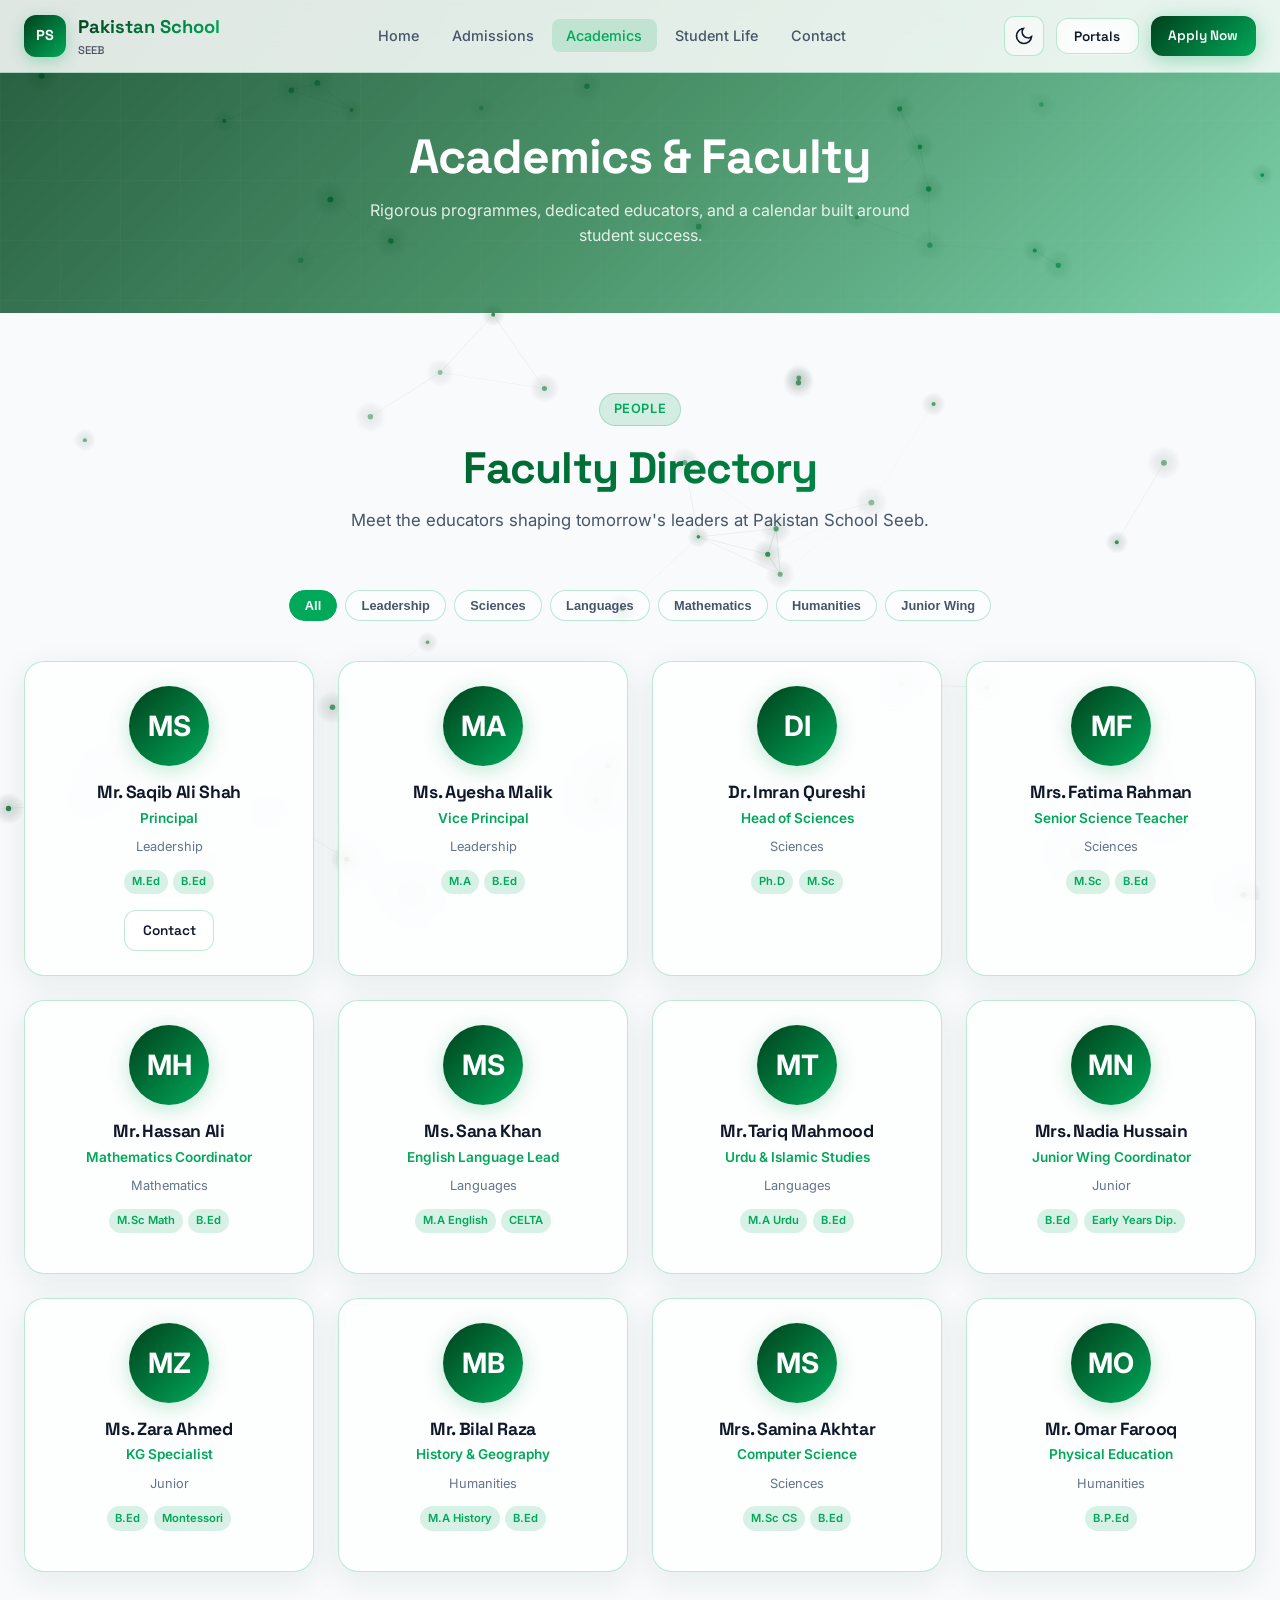
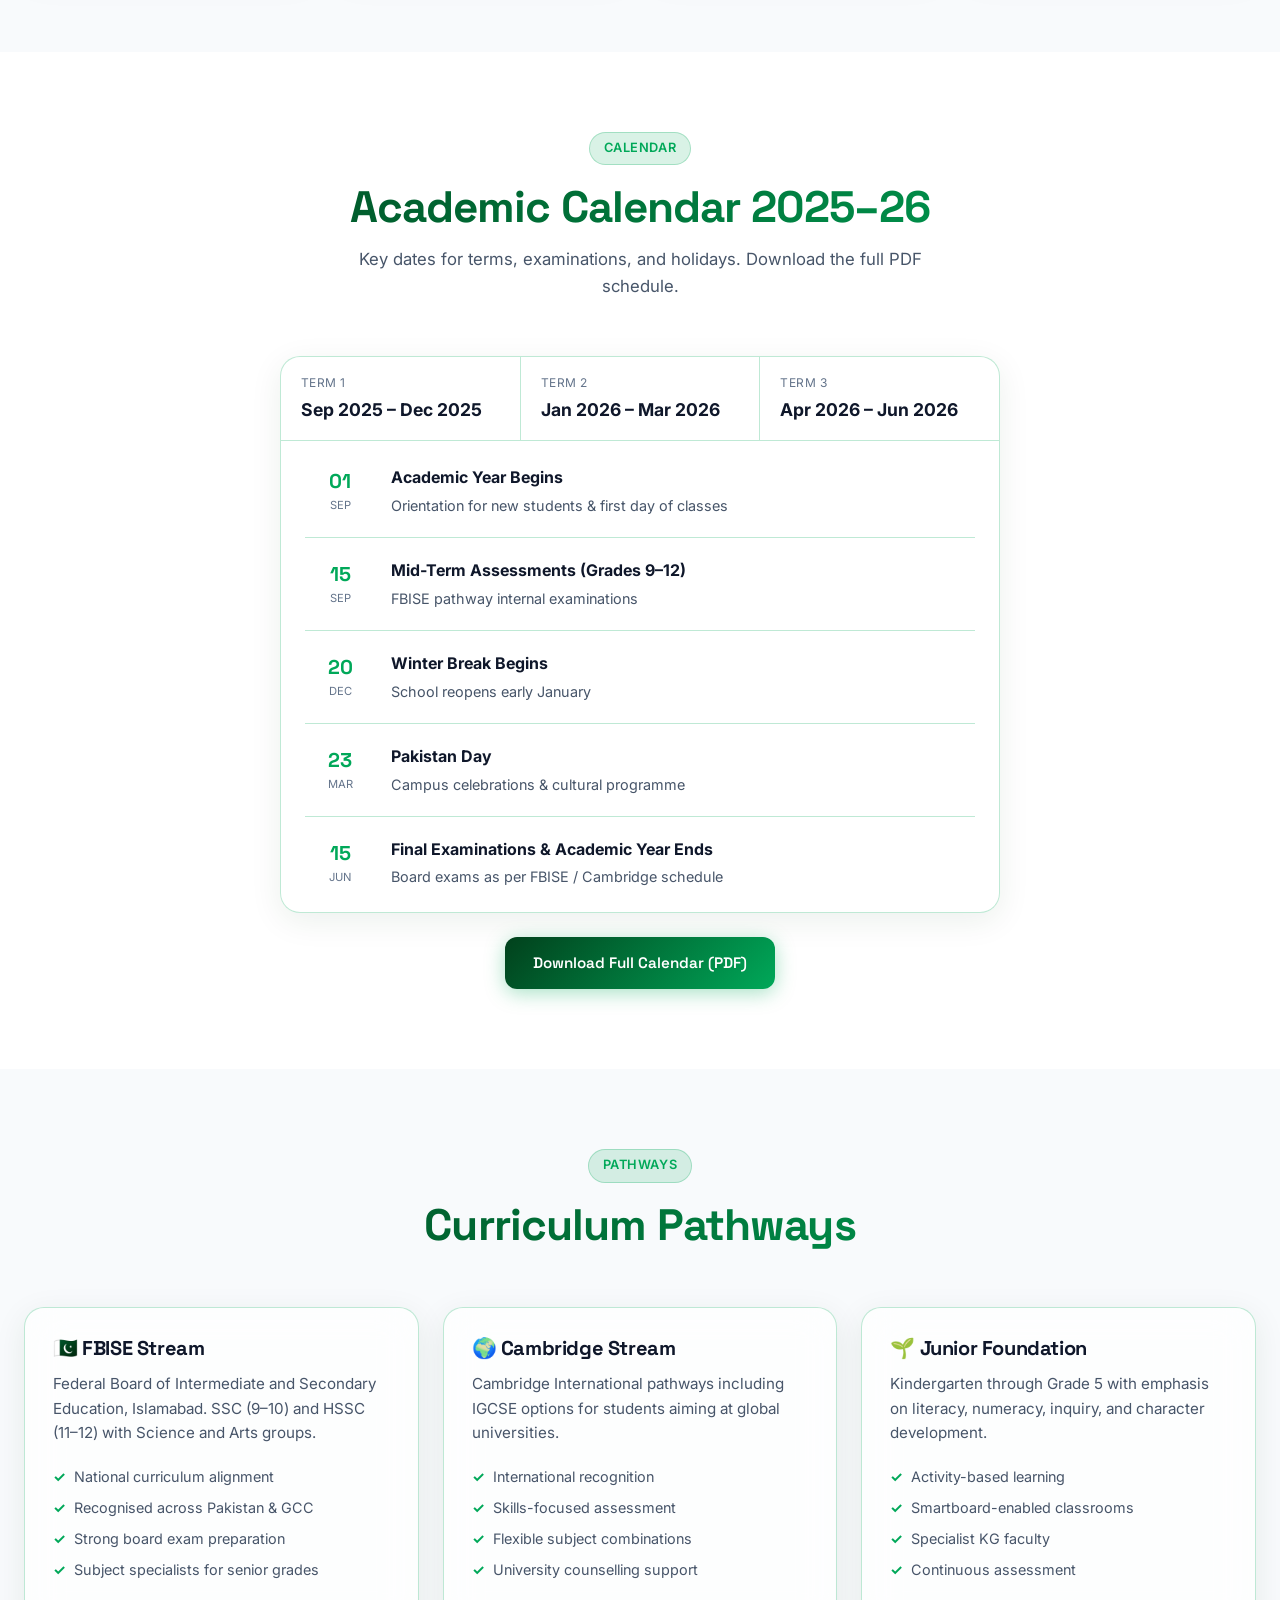
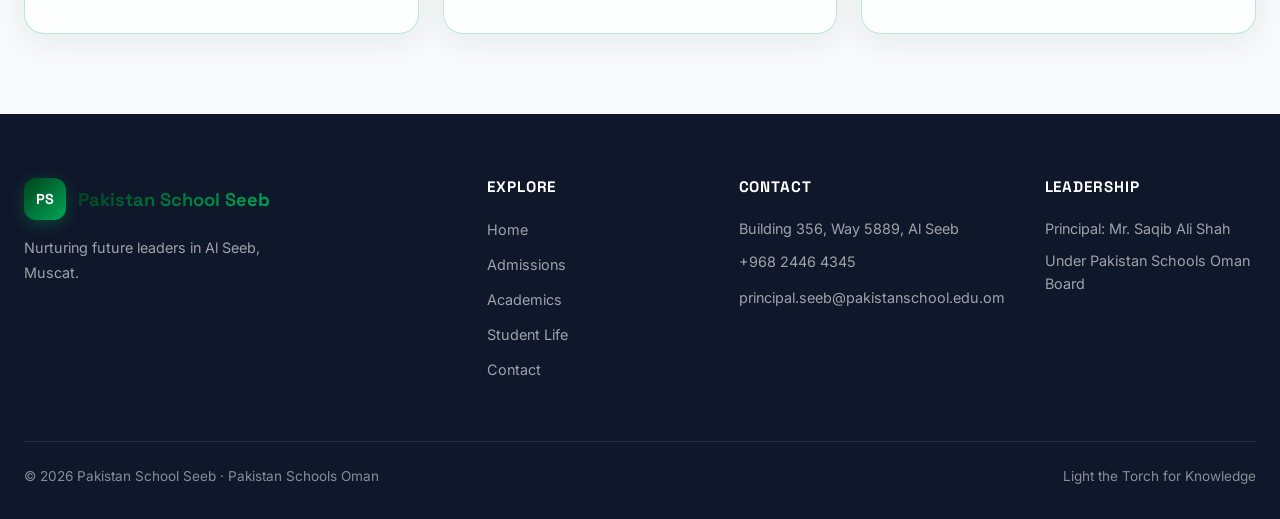
==== academics.html @ 15dc3173 "Add files via upload" ====
<!DOCTYPE html>
<html lang="en" data-theme="light">
<head>
  <meta charset="UTF-8">
  <meta name="viewport" content="width=device-width, initial-scale=1.0">
  <title>Academics & Faculty | Pakistan School Seeb</title>
  <meta name="description" content="Explore academic programmes, faculty directory, and academic calendar at Pakistan School Seeb.">
  <link rel="preconnect" href="https://fonts.googleapis.com">
  <link rel="preconnect" href="https://fonts.gstatic.com" crossorigin>
  <link href="https://fonts.googleapis.com/css2?family=Inter:wght@400;500;600;700&family=Space+Grotesk:wght@500;600;700&display=swap" rel="stylesheet">
  <link rel="stylesheet" href="css/styles.css">
</head>
<body>
  <canvas id="particle-canvas" aria-hidden="true"></canvas>
  <div class="ambient-mesh" aria-hidden="true"></div>

  <nav class="navbar" role="navigation">
    <div class="container nav-inner">
      <a href="index.html" class="logo">
        <div class="logo-icon">PS</div>
        <div>
          <span>Pakistan School</span>
          <small style="display:block;font-size:0.7rem;font-weight:500;opacity:0.7">SEEB</small>
        </div>
      </a>
      <ul class="nav-links">
        <li><a href="index.html">Home</a></li>
        <li><a href="admissions.html">Admissions</a></li>
        <li><a href="academics.html" class="active">Academics</a></li>
        <li><a href="gallery.html">Student Life</a></li>
        <li><a href="contact.html">Contact</a></li>
      </ul>
      <div class="nav-actions">
        <button class="theme-toggle" id="theme-toggle" aria-label="Toggle dark mode"></button>
        <button class="btn btn-sm btn-secondary" id="portal-btn">Portals</button>
        <a href="admissions.html" class="btn btn-sm btn-primary">Apply Now</a>
        <button class="menu-toggle" id="menu-toggle" aria-label="Open menu">
          <svg width="22" height="22" fill="none" stroke="currentColor" stroke-width="2" viewBox="0 0 24 24"><path d="M4 6h16M4 12h16M4 18h16"/></svg>
        </button>
      </div>
    </div>
  </nav>
  <div class="mobile-nav" id="mobile-nav">
    <a href="index.html">Home</a>
    <a href="admissions.html">Admissions</a>
    <a href="academics.html" class="active">Academics</a>
    <a href="gallery.html">Student Life</a>
    <a href="contact.html">Contact</a>
  </div>

  <main>
    <section class="page-hero">
      <div class="hero-pattern"></div>
      <div class="container" style="position:relative;z-index:2">
        <h1>Academics & Faculty</h1>
        <p>Rigorous programmes, dedicated educators, and a calendar built around student success.</p>
      </div>
    </section>

    <!-- Faculty Directory -->
    <section class="section" id="faculty">
      <div class="container">
        <div class="section-header">
          <div class="badge">People</div>
          <h2>Faculty Directory</h2>
          <p>Meet the educators shaping tomorrow's leaders at Pakistan School Seeb.</p>
        </div>
        <div class="faculty-filters">
          <button class="chip active" data-dept="all">All</button>
          <button class="chip" data-dept="leadership">Leadership</button>
          <button class="chip" data-dept="sciences">Sciences</button>
          <button class="chip" data-dept="languages">Languages</button>
          <button class="chip" data-dept="mathematics">Mathematics</button>
          <button class="chip" data-dept="humanities">Humanities</button>
          <button class="chip" data-dept="junior">Junior Wing</button>
        </div>
        <div class="faculty-grid" id="faculty-grid">
          <!-- Populated by JS -->
        </div>
      </div>
    </section>

    <!-- Academic Calendar -->
    <section class="section" style="background:var(--bg-secondary)" id="calendar">
      <div class="container">
        <div class="section-header">
          <div class="badge">Calendar</div>
          <h2>Academic Calendar 2025–26</h2>
          <p>Key dates for terms, examinations, and holidays. Download the full PDF schedule.</p>
        </div>
        <div style="max-width:720px;margin:0 auto">
          <div class="glass-card" style="padding:0;overflow:hidden">
            <div style="display:flex;border-bottom:1px solid var(--border-glass)">
              <div style="flex:1;padding:1rem 1.25rem;border-right:1px solid var(--border-glass)">
                <div style="font-size:0.75rem;color:var(--text-muted);text-transform:uppercase;letter-spacing:0.04em">Term 1</div>
                <div style="font-weight:700;font-size:1.1rem;margin-top:0.25rem">Sep 2025 – Dec 2025</div>
              </div>
              <div style="flex:1;padding:1rem 1.25rem;border-right:1px solid var(--border-glass)">
                <div style="font-size:0.75rem;color:var(--text-muted);text-transform:uppercase;letter-spacing:0.04em">Term 2</div>
                <div style="font-weight:700;font-size:1.1rem;margin-top:0.25rem">Jan 2026 – Mar 2026</div>
              </div>
              <div style="flex:1;padding:1rem 1.25rem">
                <div style="font-size:0.75rem;color:var(--text-muted);text-transform:uppercase;letter-spacing:0.04em">Term 3</div>
                <div style="font-weight:700;font-size:1.1rem;margin-top:0.25rem">Apr 2026 – Jun 2026</div>
              </div>
            </div>
            <div style="padding:1.5rem">
              <div style="display:flex;gap:1rem;align-items:flex-start;margin-bottom:1.25rem;padding-bottom:1.25rem;border-bottom:1px solid var(--border-glass)">
                <div style="min-width:70px;text-align:center">
                  <div style="font-family:'Space Grotesk';font-weight:700;color:var(--pk-emerald);font-size:1.25rem">01</div>
                  <div style="font-size:0.7rem;color:var(--text-muted)">SEP</div>
                </div>
                <div>
                  <strong>Academic Year Begins</strong>
                  <p style="font-size:0.9rem;color:var(--text-secondary);margin:0.2rem 0 0">Orientation for new students & first day of classes</p>
                </div>
              </div>
              <div style="display:flex;gap:1rem;align-items:flex-start;margin-bottom:1.25rem;padding-bottom:1.25rem;border-bottom:1px solid var(--border-glass)">
                <div style="min-width:70px;text-align:center">
                  <div style="font-family:'Space Grotesk';font-weight:700;color:var(--pk-emerald);font-size:1.25rem">15</div>
                  <div style="font-size:0.7rem;color:var(--text-muted)">SEP</div>
                </div>
                <div>
                  <strong>Mid-Term Assessments (Grades 9–12)</strong>
                  <p style="font-size:0.9rem;color:var(--text-secondary);margin:0.2rem 0 0">FBISE pathway internal examinations</p>
                </div>
              </div>
              <div style="display:flex;gap:1rem;align-items:flex-start;margin-bottom:1.25rem;padding-bottom:1.25rem;border-bottom:1px solid var(--border-glass)">
                <div style="min-width:70px;text-align:center">
                  <div style="font-family:'Space Grotesk';font-weight:700;color:var(--pk-emerald);font-size:1.25rem">20</div>
                  <div style="font-size:0.7rem;color:var(--text-muted)">DEC</div>
                </div>
                <div>
                  <strong>Winter Break Begins</strong>
                  <p style="font-size:0.9rem;color:var(--text-secondary);margin:0.2rem 0 0">School reopens early January</p>
                </div>
              </div>
              <div style="display:flex;gap:1rem;align-items:flex-start;margin-bottom:1.25rem;padding-bottom:1.25rem;border-bottom:1px solid var(--border-glass)">
                <div style="min-width:70px;text-align:center">
                  <div style="font-family:'Space Grotesk';font-weight:700;color:var(--pk-emerald);font-size:1.25rem">23</div>
                  <div style="font-size:0.7rem;color:var(--text-muted)">MAR</div>
                </div>
                <div>
                  <strong>Pakistan Day</strong>
                  <p style="font-size:0.9rem;color:var(--text-secondary);margin:0.2rem 0 0">Campus celebrations & cultural programme</p>
                </div>
              </div>
              <div style="display:flex;gap:1rem;align-items:flex-start">
                <div style="min-width:70px;text-align:center">
                  <div style="font-family:'Space Grotesk';font-weight:700;color:var(--pk-emerald);font-size:1.25rem">15</div>
                  <div style="font-size:0.7rem;color:var(--text-muted)">JUN</div>
                </div>
                <div>
                  <strong>Final Examinations & Academic Year Ends</strong>
                  <p style="font-size:0.9rem;color:var(--text-secondary);margin:0.2rem 0 0">Board exams as per FBISE / Cambridge schedule</p>
                </div>
              </div>
            </div>
          </div>
          <div class="text-center mt-3">
            <a href="#" class="btn btn-primary" onclick="showToast('Full academic calendar PDF will be available from the office.');return false">Download Full Calendar (PDF)</a>
          </div>
        </div>
      </div>
    </section>

    <!-- Curriculum Overview -->
    <section class="section">
      <div class="container">
        <div class="section-header">
          <div class="badge">Pathways</div>
          <h2>Curriculum Pathways</h2>
        </div>
        <div class="stream-grid">
          <div class="glass-card stream-card">
            <h3>🇵🇰 FBISE Stream</h3>
            <p>Federal Board of Intermediate and Secondary Education, Islamabad. SSC (9–10) and HSSC (11–12) with Science and Arts groups.</p>
            <ul class="stream-features">
              <li>National curriculum alignment</li>
              <li>Recognised across Pakistan & GCC</li>
              <li>Strong board exam preparation</li>
              <li>Subject specialists for senior grades</li>
            </ul>
          </div>
          <div class="glass-card stream-card">
            <h3>🌍 Cambridge Stream</h3>
            <p>Cambridge International pathways including IGCSE options for students aiming at global universities.</p>
            <ul class="stream-features">
              <li>International recognition</li>
              <li>Skills-focused assessment</li>
              <li>Flexible subject combinations</li>
              <li>University counselling support</li>
            </ul>
          </div>
          <div class="glass-card stream-card">
            <h3>🌱 Junior Foundation</h3>
            <p>Kindergarten through Grade 5 with emphasis on literacy, numeracy, inquiry, and character development.</p>
            <ul class="stream-features">
              <li>Activity-based learning</li>
              <li>Smartboard-enabled classrooms</li>
              <li>Specialist KG faculty</li>
              <li>Continuous assessment</li>
            </ul>
          </div>
        </div>
      </div>
    </section>
  </main>

  <footer class="footer">
    <div class="container">
      <div class="footer-grid">
        <div class="footer-brand">
          <div class="logo">
            <div class="logo-icon">PS</div>
            <span style="color:white">Pakistan School Seeb</span>
          </div>
          <p>Nurturing future leaders in Al Seeb, Muscat.</p>
        </div>
        <div>
          <h4>Explore</h4>
          <ul>
            <li><a href="index.html">Home</a></li>
            <li><a href="admissions.html">Admissions</a></li>
            <li><a href="academics.html">Academics</a></li>
            <li><a href="gallery.html">Student Life</a></li>
            <li><a href="contact.html">Contact</a></li>
          </ul>
        </div>
        <div>
          <h4>Contact</h4>
          <ul>
            <li style="color:rgba(255,255,255,0.6);font-size:0.9rem">Building 356, Way 5889, Al Seeb</li>
            <li><a href="tel:+96824464345">+968 2446 4345</a></li>
            <li><a href="mailto:principal.seeb@pakistanschool.edu.om">principal.seeb@pakistanschool.edu.om</a></li>
          </ul>
        </div>
        <div>
          <h4>Leadership</h4>
          <ul>
            <li style="color:rgba(255,255,255,0.6);font-size:0.9rem">Principal: Mr. Saqib Ali Shah</li>
            <li style="color:rgba(255,255,255,0.6);font-size:0.9rem">Under Pakistan Schools Oman Board</li>
          </ul>
        </div>
      </div>
      <div class="footer-bottom">
        <span>© 2026 Pakistan School Seeb · Pakistan Schools Oman</span>
        <span>Light the Torch for Knowledge</span>
      </div>
    </div>
  </footer>

  <div class="modal-overlay" id="portal-modal" role="dialog" aria-modal="true">
    <div class="modal">
      <button class="modal-close" aria-label="Close">×</button>
      <h3>Quick Portals</h3>
      <div class="portal-links" style="margin-top:1rem">
        <a href="https://www.pakistanschool.edu.om/" target="_blank" rel="noopener" class="portal-link">
          <div class="icon">👨‍🎓</div>
          <div><strong>Student LMS</strong><span>Learning management</span></div>
        </a>
        <a href="https://www.pakistanschool.edu.om/" target="_blank" rel="noopener" class="portal-link">
          <div class="icon">👨‍👩‍👧</div>
          <div><strong>Parent Portal</strong><span>Fees & progress</span></div>
        </a>
        <a href="https://www.pakistanschool.edu.om/" target="_blank" rel="noopener" class="portal-link">
          <div class="icon">✉️</div>
          <div><strong>Staff Webmail</strong><span>Official email</span></div>
        </a>
      </div>
    </div>
  </div>

  <script src="js/particles.js"></script>
  <script src="js/main.js"></script>
  <script>
    const faculty = [
      { name: 'Mr. Saqib Ali Shah', role: 'Principal', dept: 'leadership', quals: ['M.Ed', 'B.Ed'], email: 'principal.seeb@pakistanschool.edu.om' },
      { name: 'Ms. Ayesha Malik', role: 'Vice Principal', dept: 'leadership', quals: ['M.A', 'B.Ed'], email: '' },
      { name: 'Dr. Imran Qureshi', role: 'Head of Sciences', dept: 'sciences', quals: ['Ph.D', 'M.Sc'], email: '' },
      { name: 'Mrs. Fatima Rahman', role: 'Senior Science Teacher', dept: 'sciences', quals: ['M.Sc', 'B.Ed'], email: '' },
      { name: 'Mr. Hassan Ali', role: 'Mathematics Coordinator', dept: 'mathematics', quals: ['M.Sc Math', 'B.Ed'], email: '' },
      { name: 'Ms. Sana Khan', role: 'English Language Lead', dept: 'languages', quals: ['M.A English', 'CELTA'], email: '' },
      { name: 'Mr. Tariq Mahmood', role: 'Urdu & Islamic Studies', dept: 'languages', quals: ['M.A Urdu', 'B.Ed'], email: '' },
      { name: 'Mrs. Nadia Hussain', role: 'Junior Wing Coordinator', dept: 'junior', quals: ['B.Ed', 'Early Years Dip.'], email: '' },
      { name: 'Ms. Zara Ahmed', role: 'KG Specialist', dept: 'junior', quals: ['B.Ed', 'Montessori'], email: '' },
      { name: 'Mr. Bilal Raza', role: 'History & Geography', dept: 'humanities', quals: ['M.A History', 'B.Ed'], email: '' },
      { name: 'Mrs. Samina Akhtar', role: 'Computer Science', dept: 'sciences', quals: ['M.Sc CS', 'B.Ed'], email: '' },
      { name: 'Mr. Omar Farooq', role: 'Physical Education', dept: 'humanities', quals: ['B.P.Ed'], email: '' },
    ];

    const grid = document.getElementById('faculty-grid');
    function renderFaculty(filter) {
      const list = filter === 'all' ? faculty : faculty.filter(f => f.dept === filter);
      grid.innerHTML = list.map(f => `
        <div class="glass-card faculty-card" data-dept="${f.dept}">
          <div class="faculty-avatar">${f.name.split(' ').map(n => n[0]).slice(0,2).join('')}</div>
          <h3>${f.name}</h3>
          <div class="faculty-role">${f.role}</div>
          <div class="faculty-dept">${f.dept.charAt(0).toUpperCase() + f.dept.slice(1)}</div>
          <div class="qual-badges">${f.quals.map(q => `<span class="qual-badge">${q}</span>`).join('')}</div>
          ${f.email ? `<a href="mailto:${f.email}" class="btn btn-sm btn-secondary">Contact</a>` : ''}
        </div>
      `).join('');
    }
    renderFaculty('all');

    document.querySelectorAll('.faculty-filters .chip').forEach(chip => {
      chip.addEventListener('click', () => {
        document.querySelectorAll('.faculty-filters .chip').forEach(c => c.classList.remove('active'));
        chip.classList.add('active');
        renderFaculty(chip.dataset.dept);
      });
    });
  </script>
</body>
</html>
---- css/styles.css ----
/* Pakistan School Seeb - Futuristic Portal Styles */
:root {
  /* Light Theme (default) */
  --pk-green: #01411C;
  --pk-green-mid: #00662B;
  --pk-emerald: #00A859;
  --pk-emerald-soft: rgba(0, 168, 89, 0.15);
  --pk-white: #FFFFFF;
  --pk-gold: #D4AF37;
  --pk-slate: #0F172A;
  --pk-slate-soft: #1E293B;
  --bg-primary: #F8FAFC;
  --bg-secondary: #FFFFFF;
  --bg-card: rgba(255, 255, 255, 0.72);
  --bg-glass: rgba(255, 255, 255, 0.55);
  --text-primary: #0F172A;
  --text-secondary: #475569;
  --text-muted: #64748B;
  --border-glass: rgba(0, 168, 89, 0.25);
  --shadow-soft: 0 8px 32px rgba(1, 65, 28, 0.08);
  --shadow-glow: 0 0 40px rgba(0, 168, 89, 0.15);
  --nav-bg: rgba(255, 255, 255, 0.85);
  --hero-overlay: linear-gradient(135deg, rgba(1, 65, 28, 0.85) 0%, rgba(0, 102, 43, 0.7) 50%, rgba(0, 168, 89, 0.5) 100%);
  --particle-color: rgba(0, 168, 89, 0.6);
  --grid-color: rgba(0, 168, 89, 0.08);
}

[data-theme="dark"] {
  --bg-primary: #0A0F1A;
  --bg-secondary: #0F172A;
  --bg-card: rgba(15, 23, 42, 0.75);
  --bg-glass: rgba(15, 23, 42, 0.6);
  --text-primary: #F1F5F9;
  --text-secondary: #CBD5E1;
  --text-muted: #94A3B8;
  --border-glass: rgba(0, 168, 89, 0.35);
  --shadow-soft: 0 8px 32px rgba(0, 0, 0, 0.4);
  --shadow-glow: 0 0 50px rgba(0, 168, 89, 0.2);
  --nav-bg: rgba(15, 23, 42, 0.9);
  --hero-overlay: linear-gradient(135deg, rgba(1, 65, 28, 0.92) 0%, rgba(0, 102, 43, 0.85) 50%, rgba(0, 40, 20, 0.9) 100%);
  --particle-color: rgba(0, 168, 89, 0.75);
  --grid-color: rgba(0, 168, 89, 0.12);
}

*, *::before, *::after {
  box-sizing: border-box;
  margin: 0;
  padding: 0;
}

html {
  scroll-behavior: smooth;
  font-size: 16px;
}

body {
  font-family: 'Inter', system-ui, -apple-system, sans-serif;
  background: var(--bg-primary);
  color: var(--text-primary);
  line-height: 1.6;
  overflow-x: hidden;
  transition: background 0.4s ease, color 0.4s ease;
  min-height: 100vh;
}

h1, h2, h3, h4, h5, h6 {
  font-family: 'Space Grotesk', 'Plus Jakarta Sans', sans-serif;
  font-weight: 700;
  line-height: 1.2;
  letter-spacing: -0.02em;
}

a {
  color: inherit;
  text-decoration: none;
  transition: color 0.2s ease;
}

img {
  max-width: 100%;
  height: auto;
  display: block;
}

/* ===== Canvas Background ===== */
#particle-canvas {
  position: fixed;
  top: 0;
  left: 0;
  width: 100%;
  height: 100%;
  z-index: 0;
  pointer-events: none;
  opacity: 0.9;
}

.ambient-mesh {
  position: fixed;
  inset: 0;
  z-index: 0;
  background: 
    radial-gradient(ellipse 80% 50% at 20% 40%, rgba(0, 168, 89, 0.12) 0%, transparent 50%),
    radial-gradient(ellipse 60% 40% at 80% 60%, rgba(1, 65, 28, 0.1) 0%, transparent 50%),
    radial-gradient(ellipse 50% 30% at 50% 90%, rgba(212, 175, 55, 0.06) 0%, transparent 40%);
  pointer-events: none;
  display: none;
}

@media (max-width: 768px), (pointer: coarse) {
  #particle-canvas { display: none; }
  .ambient-mesh { display: block; }
}

/* ===== Layout Utilities ===== */
.container {
  width: 100%;
  max-width: 1280px;
  margin: 0 auto;
  padding: 0 1.5rem;
  position: relative;
  z-index: 1;
}

.section {
  padding: 5rem 0;
  position: relative;
}

.section-header {
  text-align: center;
  margin-bottom: 3.5rem;
}

.section-header .badge {
  display: inline-flex;
  align-items: center;
  gap: 0.4rem;
  background: var(--pk-emerald-soft);
  color: var(--pk-emerald);
  font-size: 0.8rem;
  font-weight: 600;
  padding: 0.35rem 0.9rem;
  border-radius: 999px;
  margin-bottom: 1rem;
  letter-spacing: 0.04em;
  text-transform: uppercase;
  border: 1px solid var(--border-glass);
}

.section-header h2 {
  font-size: clamp(1.75rem, 4vw, 2.75rem);
  margin-bottom: 0.75rem;
  background: linear-gradient(135deg, var(--pk-green) 0%, var(--pk-emerald) 100%);
  -webkit-background-clip: text;
  -webkit-text-fill-color: transparent;
  background-clip: text;
}

[data-theme="dark"] .section-header h2 {
  background: linear-gradient(135deg, #00A859 0%, #4ADE80 100%);
  -webkit-background-clip: text;
  background-clip: text;
}

.section-header p {
  color: var(--text-secondary);
  max-width: 600px;
  margin: 0 auto;
  font-size: 1.05rem;
}

/* ===== Glass Cards ===== */
.glass-card {
  background: var(--bg-card);
  backdrop-filter: blur(20px);
  -webkit-backdrop-filter: blur(20px);
  border: 1px solid var(--border-glass);
  border-radius: 1.25rem;
  box-shadow: var(--shadow-soft);
  transition: transform 0.35s cubic-bezier(0.22, 1, 0.36, 1), box-shadow 0.35s ease, border-color 0.3s;
}

.glass-card:hover {
  transform: translateY(-6px);
  box-shadow: var(--shadow-glow), var(--shadow-soft);
  border-color: var(--pk-emerald);
}

/* ===== Buttons ===== */
.btn {
  display: inline-flex;
  align-items: center;
  justify-content: center;
  gap: 0.5rem;
  font-family: 'Space Grotesk', sans-serif;
  font-weight: 600;
  font-size: 0.95rem;
  padding: 0.85rem 1.75rem;
  border-radius: 0.75rem;
  border: none;
  cursor: pointer;
  transition: all 0.3s cubic-bezier(0.22, 1, 0.36, 1);
  position: relative;
  overflow: hidden;
  white-space: nowrap;
}

.btn-primary {
  background: linear-gradient(135deg, var(--pk-green) 0%, var(--pk-emerald) 100%);
  color: white;
  box-shadow: 0 4px 20px rgba(0, 168, 89, 0.35);
}

.btn-primary:hover {
  transform: translateY(-2px) scale(1.02);
  box-shadow: 0 8px 30px rgba(0, 168, 89, 0.5);
}

.btn-primary:active {
  transform: translateY(0) scale(0.98);
}

.btn-secondary {
  background: var(--bg-glass);
  color: var(--text-primary);
  border: 1px solid var(--border-glass);
  backdrop-filter: blur(12px);
}

.btn-secondary:hover {
  border-color: var(--pk-emerald);
  color: var(--pk-emerald);
  background: var(--pk-emerald-soft);
}

.btn-gold {
  background: linear-gradient(135deg, #D4AF37 0%, #F0D77B 100%);
  color: #0F172A;
  box-shadow: 0 4px 20px rgba(212, 175, 55, 0.3);
}

.btn-gold:hover {
  transform: translateY(-2px);
  box-shadow: 0 8px 28px rgba(212, 175, 55, 0.45);
}

.btn-sm {
  padding: 0.55rem 1.1rem;
  font-size: 0.85rem;
}

.btn-lg {
  padding: 1.1rem 2.25rem;
  font-size: 1.05rem;
}

/* ===== Navigation ===== */
.navbar {
  position: fixed;
  top: 0;
  left: 0;
  right: 0;
  z-index: 1000;
  background: var(--nav-bg);
  backdrop-filter: blur(20px);
  -webkit-backdrop-filter: blur(20px);
  border-bottom: 1px solid var(--border-glass);
  transition: background 0.3s, box-shadow 0.3s;
}

.navbar.scrolled {
  box-shadow: 0 4px 30px rgba(0, 0, 0, 0.08);
}

.nav-inner {
  display: flex;
  align-items: center;
  justify-content: space-between;
  height: 72px;
  gap: 1rem;
}

.logo {
  display: flex;
  align-items: center;
  gap: 0.75rem;
  font-family: 'Space Grotesk', sans-serif;
  font-weight: 700;
  font-size: 1.15rem;
  color: var(--text-primary);
}

.logo-icon {
  width: 42px;
  height: 42px;
  background: linear-gradient(135deg, var(--pk-green), var(--pk-emerald));
  border-radius: 12px;
  display: flex;
  align-items: center;
  justify-content: center;
  color: white;
  font-weight: 800;
  font-size: 0.9rem;
  box-shadow: 0 4px 15px rgba(0, 168, 89, 0.3);
}

.logo span {
  background: linear-gradient(135deg, var(--pk-green), var(--pk-emerald));
  -webkit-background-clip: text;
  -webkit-text-fill-color: transparent;
  background-clip: text;
}

.nav-links {
  display: flex;
  align-items: center;
  gap: 0.25rem;
  list-style: none;
}

.nav-links a {
  padding: 0.5rem 0.9rem;
  border-radius: 0.5rem;
  font-weight: 500;
  font-size: 0.9rem;
  color: var(--text-secondary);
  transition: all 0.2s;
}

.nav-links a:hover,
.nav-links a.active {
  color: var(--pk-emerald);
  background: var(--pk-emerald-soft);
}

.nav-actions {
  display: flex;
  align-items: center;
  gap: 0.75rem;
}

.theme-toggle, .menu-toggle {
  width: 40px;
  height: 40px;
  border-radius: 10px;
  border: 1px solid var(--border-glass);
  background: var(--bg-glass);
  color: var(--text-primary);
  cursor: pointer;
  display: flex;
  align-items: center;
  justify-content: center;
  transition: all 0.2s;
}

.theme-toggle:hover, .menu-toggle:hover {
  border-color: var(--pk-emerald);
  color: var(--pk-emerald);
}

.menu-toggle {
  display: none;
}

/* Mobile Nav */
.mobile-nav {
  position: fixed;
  top: 72px;
  left: 0;
  right: 0;
  background: var(--nav-bg);
  backdrop-filter: blur(24px);
  border-bottom: 1px solid var(--border-glass);
  padding: 1rem;
  transform: translateY(-120%);
  opacity: 0;
  transition: all 0.35s cubic-bezier(0.22, 1, 0.36, 1);
  z-index: 999;
  pointer-events: none;
}

.mobile-nav.open {
  transform: translateY(0);
  opacity: 1;
  pointer-events: auto;
}

.mobile-nav a {
  display: block;
  padding: 0.85rem 1rem;
  border-radius: 0.6rem;
  font-weight: 500;
  color: var(--text-secondary);
  margin-bottom: 0.25rem;
}

.mobile-nav a:hover,
.mobile-nav a.active {
  background: var(--pk-emerald-soft);
  color: var(--pk-emerald);
}

@media (max-width: 1024px) {
  .nav-links { display: none; }
  .menu-toggle { display: flex; }
}

/* ===== Hero Section ===== */
.hero {
  min-height: 100vh;
  display: flex;
  align-items: center;
  position: relative;
  padding-top: 72px;
  overflow: hidden;
}

.hero-content {
  position: relative;
  z-index: 2;
  max-width: 720px;
  padding: 4rem 0;
}

.hero-badge {
  display: inline-flex;
  align-items: center;
  gap: 0.5rem;
  background: rgba(255, 255, 255, 0.12);
  backdrop-filter: blur(12px);
  border: 1px solid rgba(255, 255, 255, 0.2);
  color: white;
  font-size: 0.85rem;
  font-weight: 600;
  padding: 0.45rem 1rem;
  border-radius: 999px;
  margin-bottom: 1.5rem;
}

.hero h1 {
  font-size: clamp(2.5rem, 6vw, 4rem);
  color: white;
  margin-bottom: 1.25rem;
  text-shadow: 0 2px 20px rgba(0, 0, 0, 0.3);
}

.hero h1 span {
  background: linear-gradient(135deg, #4ADE80, #D4AF37);
  -webkit-background-clip: text;
  -webkit-text-fill-color: transparent;
  background-clip: text;
}

.hero-desc {
  font-size: 1.15rem;
  color: rgba(255, 255, 255, 0.88);
  margin-bottom: 2rem;
  max-width: 540px;
  line-height: 1.7;
}

.hero-ctas {
  display: flex;
  flex-wrap: wrap;
  gap: 1rem;
  margin-bottom: 3rem;
}

.hero-stats {
  display: grid;
  grid-template-columns: repeat(4, 1fr);
  gap: 1rem;
  max-width: 640px;
}

.stat-card {
  background: rgba(255, 255, 255, 0.1);
  backdrop-filter: blur(16px);
  border: 1px solid rgba(255, 255, 255, 0.18);
  border-radius: 1rem;
  padding: 1.1rem 0.75rem;
  text-align: center;
  transition: transform 0.3s, background 0.3s;
}

.stat-card:hover {
  transform: translateY(-4px);
  background: rgba(255, 255, 255, 0.16);
}

.stat-value {
  font-family: 'Space Grotesk', sans-serif;
  font-size: 1.6rem;
  font-weight: 700;
  color: white;
  display: block;
}

.stat-label {
  font-size: 0.75rem;
  color: rgba(255, 255, 255, 0.7);
  text-transform: uppercase;
  letter-spacing: 0.04em;
  margin-top: 0.2rem;
}

.hero-bg {
  position: absolute;
  inset: 0;
  background: var(--hero-overlay);
  z-index: 1;
}

.hero-pattern {
  position: absolute;
  inset: 0;
  background-image: 
    linear-gradient(rgba(255,255,255,0.03) 1px, transparent 1px),
    linear-gradient(90deg, rgba(255,255,255,0.03) 1px, transparent 1px);
  background-size: 60px 60px;
  z-index: 1;
  opacity: 0.5;
}

/* Floating Ticker */
.ticker-wrap {
  position: absolute;
  bottom: 0;
  left: 0;
  right: 0;
  background: rgba(1, 65, 28, 0.9);
  backdrop-filter: blur(12px);
  border-top: 1px solid rgba(0, 168, 89, 0.3);
  overflow: hidden;
  z-index: 3;
  height: 44px;
  display: flex;
  align-items: center;
}

.ticker {
  display: flex;
  gap: 3rem;
  animation: ticker-scroll 40s linear infinite;
  white-space: nowrap;
}

.ticker-item {
  color: rgba(255, 255, 255, 0.9);
  font-size: 0.85rem;
  font-weight: 500;
  display: flex;
  align-items: center;
  gap: 0.5rem;
}

.ticker-item::before {
  content: '●';
  color: var(--pk-emerald);
  font-size: 0.6rem;
}

@keyframes ticker-scroll {
  0% { transform: translateX(0); }
  100% { transform: translateX(-50%); }
}

/* ===== About Section ===== */
.about-grid {
  display: grid;
  grid-template-columns: 1fr 1fr;
  gap: 3rem;
  align-items: center;
}

.about-content h3 {
  font-size: 1.75rem;
  margin-bottom: 1rem;
  color: var(--text-primary);
}

.about-content p {
  color: var(--text-secondary);
  margin-bottom: 1.25rem;
}

.pillars {
  display: grid;
  grid-template-columns: 1fr 1fr;
  gap: 1rem;
  margin-top: 1.5rem;
}

.pillar {
  display: flex;
  align-items: flex-start;
  gap: 0.75rem;
  padding: 1rem;
  background: var(--bg-glass);
  border: 1px solid var(--border-glass);
  border-radius: 0.85rem;
  transition: border-color 0.2s;
}

.pillar:hover {
  border-color: var(--pk-emerald);
}

.pillar-icon {
  width: 36px;
  height: 36px;
  background: linear-gradient(135deg, var(--pk-green), var(--pk-emerald));
  border-radius: 10px;
  display: flex;
  align-items: center;
  justify-content: center;
  color: white;
  font-size: 1rem;
  flex-shrink: 0;
}

.pillar h4 {
  font-size: 0.95rem;
  margin-bottom: 0.2rem;
}

.pillar p {
  font-size: 0.8rem;
  color: var(--text-muted);
  margin: 0;
}

.about-visual {
  position: relative;
}

.about-image {
  border-radius: 1.5rem;
  overflow: hidden;
  aspect-ratio: 4/3;
  background: linear-gradient(135deg, var(--pk-green), var(--pk-emerald));
  display: flex;
  align-items: center;
  justify-content: center;
  color: white;
  font-size: 1.25rem;
  font-weight: 600;
  box-shadow: var(--shadow-glow);
}

.floating-badge {
  position: absolute;
  background: var(--bg-card);
  backdrop-filter: blur(16px);
  border: 1px solid var(--border-glass);
  border-radius: 1rem;
  padding: 0.85rem 1.1rem;
  box-shadow: var(--shadow-soft);
  display: flex;
  align-items: center;
  gap: 0.6rem;
  animation: float 4s ease-in-out infinite;
}

.floating-badge.badge-1 {
  top: 10%;
  right: -10%;
  animation-delay: 0s;
}

.floating-badge.badge-2 {
  bottom: 15%;
  left: -8%;
  animation-delay: 1.5s;
}

.floating-badge .icon {
  width: 36px;
  height: 36px;
  background: linear-gradient(135deg, var(--pk-gold), #F0D77B);
  border-radius: 10px;
  display: flex;
  align-items: center;
  justify-content: center;
  font-size: 1rem;
}

.floating-badge strong {
  display: block;
  font-size: 0.95rem;
}

.floating-badge span {
  font-size: 0.75rem;
  color: var(--text-muted);
}

@keyframes float {
  0%, 100% { transform: translateY(0); }
  50% { transform: translateY(-12px); }
}

@media (max-width: 900px) {
  .about-grid { grid-template-columns: 1fr; }
  .floating-badge.badge-1 { right: 5%; }
  .floating-badge.badge-2 { left: 5%; }
  .hero-stats { grid-template-columns: repeat(2, 1fr); }
}

/* ===== Academic Streams Tabs ===== */
.tabs {
  display: flex;
  flex-wrap: wrap;
  gap: 0.5rem;
  justify-content: center;
  margin-bottom: 2.5rem;
}

.tab-btn {
  padding: 0.7rem 1.4rem;
  border-radius: 999px;
  border: 1px solid var(--border-glass);
  background: var(--bg-glass);
  color: var(--text-secondary);
  font-weight: 600;
  font-size: 0.9rem;
  cursor: pointer;
  transition: all 0.25s;
  font-family: 'Space Grotesk', sans-serif;
}

.tab-btn:hover {
  border-color: var(--pk-emerald);
  color: var(--pk-emerald);
}

.tab-btn.active {
  background: linear-gradient(135deg, var(--pk-green), var(--pk-emerald));
  color: white;
  border-color: transparent;
  box-shadow: 0 4px 15px rgba(0, 168, 89, 0.3);
}

.tab-panel {
  display: none;
  animation: fadeIn 0.4s ease;
}

.tab-panel.active {
  display: block;
}

@keyframes fadeIn {
  from { opacity: 0; transform: translateY(10px); }
  to { opacity: 1; transform: translateY(0); }
}

.stream-grid {
  display: grid;
  grid-template-columns: repeat(auto-fit, minmax(280px, 1fr));
  gap: 1.5rem;
}

.stream-card {
  padding: 1.75rem;
}

.stream-card h3 {
  font-size: 1.25rem;
  margin-bottom: 0.75rem;
  display: flex;
  align-items: center;
  gap: 0.5rem;
}

.stream-card p {
  color: var(--text-secondary);
  font-size: 0.95rem;
  margin-bottom: 1.25rem;
}

.stream-features {
  list-style: none;
  margin-bottom: 1.5rem;
}

.stream-features li {
  display: flex;
  align-items: center;
  gap: 0.5rem;
  font-size: 0.9rem;
  color: var(--text-secondary);
  margin-bottom: 0.5rem;
}

.stream-features li::before {
  content: '✓';
  color: var(--pk-emerald);
  font-weight: 700;
}

/* ===== Campus Facilities ===== */
.facilities-grid {
  display: grid;
  grid-template-columns: repeat(auto-fit, minmax(260px, 1fr));
  gap: 1.5rem;
}

.facility-card {
  padding: 0;
  overflow: hidden;
  perspective: 1000px;
}

.facility-inner {
  transition: transform 0.4s cubic-bezier(0.22, 1, 0.36, 1);
  transform-style: preserve-3d;
}

.facility-card:hover .facility-inner {
  transform: rotateX(4deg) rotateY(-4deg) scale(1.02);
}

.facility-img {
  height: 160px;
  background: linear-gradient(135deg, var(--pk-green-mid), var(--pk-emerald));
  display: flex;
  align-items: center;
  justify-content: center;
  font-size: 3rem;
  color: white;
}

.facility-body {
  padding: 1.35rem;
}

.facility-body h3 {
  font-size: 1.1rem;
  margin-bottom: 0.4rem;
}

.facility-body p {
  font-size: 0.875rem;
  color: var(--text-muted);
}

/* ===== Noticeboard ===== */
.notice-controls {
  display: flex;
  flex-wrap: wrap;
  gap: 1rem;
  margin-bottom: 2rem;
  align-items: center;
}

.search-box {
  flex: 1;
  min-width: 220px;
  position: relative;
}

.search-box input {
  width: 100%;
  padding: 0.8rem 1rem 0.8rem 2.75rem;
  border-radius: 0.75rem;
  border: 1px solid var(--border-glass);
  background: var(--bg-glass);
  color: var(--text-primary);
  font-size: 0.95rem;
  outline: none;
  transition: border-color 0.2s;
}

.search-box input:focus {
  border-color: var(--pk-emerald);
  box-shadow: 0 0 0 3px var(--pk-emerald-soft);
}

.search-box svg {
  position: absolute;
  left: 1rem;
  top: 50%;
  transform: translateY(-50%);
  color: var(--text-muted);
  width: 18px;
  height: 18px;
}

.filter-chips {
  display: flex;
  flex-wrap: wrap;
  gap: 0.4rem;
}

.chip {
  padding: 0.45rem 0.95rem;
  border-radius: 999px;
  border: 1px solid var(--border-glass);
  background: var(--bg-glass);
  color: var(--text-secondary);
  font-size: 0.8rem;
  font-weight: 600;
  cursor: pointer;
  transition: all 0.2s;
}

.chip:hover, .chip.active {
  background: var(--pk-emerald);
  color: white;
  border-color: var(--pk-emerald);
}

.notice-list {
  display: flex;
  flex-direction: column;
  gap: 1rem;
}

.notice-item {
  display: flex;
  gap: 1.25rem;
  padding: 1.25rem 1.5rem;
  align-items: flex-start;
}

.notice-date {
  min-width: 60px;
  text-align: center;
  flex-shrink: 0;
}

.notice-date .day {
  font-family: 'Space Grotesk', sans-serif;
  font-size: 1.5rem;
  font-weight: 700;
  color: var(--pk-emerald);
  display: block;
  line-height: 1;
}

.notice-date .month {
  font-size: 0.75rem;
  color: var(--text-muted);
  text-transform: uppercase;
}

.notice-body {
  flex: 1;
}

.notice-body h4 {
  font-size: 1.05rem;
  margin-bottom: 0.3rem;
}

.notice-meta {
  display: flex;
  flex-wrap: wrap;
  gap: 0.75rem;
  margin-bottom: 0.5rem;
}

.notice-cat {
  font-size: 0.7rem;
  font-weight: 700;
  text-transform: uppercase;
  letter-spacing: 0.04em;
  padding: 0.2rem 0.55rem;
  border-radius: 999px;
  background: var(--pk-emerald-soft);
  color: var(--pk-emerald);
}

.notice-cat.high {
  background: rgba(239, 68, 68, 0.15);
  color: #EF4444;
}

.notice-body p {
  font-size: 0.9rem;
  color: var(--text-secondary);
}

/* ===== Testimonials ===== */
.testimonial-slider {
  position: relative;
  overflow: hidden;
}

.testimonial-track {
  display: flex;
  transition: transform 0.5s cubic-bezier(0.22, 1, 0.36, 1);
}

.testimonial-card {
  min-width: 100%;
  padding: 2.5rem;
  text-align: center;
}

.testimonial-card .quote {
  font-size: 1.25rem;
  font-style: italic;
  color: var(--text-secondary);
  margin-bottom: 1.5rem;
  max-width: 700px;
  margin-left: auto;
  margin-right: auto;
  line-height: 1.7;
}

.testimonial-author {
  display: flex;
  align-items: center;
  justify-content: center;
  gap: 0.85rem;
}

.author-avatar {
  width: 48px;
  height: 48px;
  border-radius: 50%;
  background: linear-gradient(135deg, var(--pk-green), var(--pk-emerald));
  display: flex;
  align-items: center;
  justify-content: center;
  color: white;
  font-weight: 700;
  font-size: 1.1rem;
}

.author-info strong {
  display: block;
  font-size: 0.95rem;
}

.author-info span {
  font-size: 0.8rem;
  color: var(--text-muted);
}

.slider-dots {
  display: flex;
  justify-content: center;
  gap: 0.5rem;
  margin-top: 1.5rem;
}

.dot {
  width: 10px;
  height: 10px;
  border-radius: 50%;
  background: var(--border-glass);
  border: none;
  cursor: pointer;
  transition: all 0.25s;
}

.dot.active {
  background: var(--pk-emerald);
  transform: scale(1.2);
}

/* ===== Branch Network ===== */
.network-map {
  display: grid;
  grid-template-columns: 1fr 1fr;
  gap: 2rem;
  align-items: center;
}

.map-visual {
  aspect-ratio: 4/3;
  border-radius: 1.25rem;
  background: var(--bg-secondary);
  border: 1px solid var(--border-glass);
  display: flex;
  align-items: center;
  justify-content: center;
  position: relative;
  overflow: hidden;
}

.map-node {
  position: absolute;
  width: 14px;
  height: 14px;
  background: var(--pk-emerald);
  border-radius: 50%;
  box-shadow: 0 0 0 4px var(--pk-emerald-soft), 0 0 20px var(--pk-emerald);
  cursor: pointer;
  transition: transform 0.2s;
}

.map-node:hover {
  transform: scale(1.4);
}

.map-node.main {
  background: var(--pk-gold);
  box-shadow: 0 0 0 4px rgba(212, 175, 55, 0.25), 0 0 20px var(--pk-gold);
}

.map-label {
  position: absolute;
  font-size: 0.7rem;
  font-weight: 600;
  white-space: nowrap;
  background: var(--bg-card);
  padding: 0.25rem 0.5rem;
  border-radius: 0.4rem;
  border: 1px solid var(--border-glass);
  transform: translateY(-28px);
}

/* ===== Footer ===== */
.footer {
  background: var(--pk-slate);
  color: rgba(255, 255, 255, 0.85);
  padding: 4rem 0 2rem;
  position: relative;
  z-index: 1;
}

.footer-grid {
  display: grid;
  grid-template-columns: 2fr 1fr 1fr 1fr;
  gap: 2.5rem;
  margin-bottom: 3rem;
}

.footer-brand .logo {
  color: white;
  margin-bottom: 1rem;
}

.footer-brand p {
  font-size: 0.9rem;
  color: rgba(255, 255, 255, 0.6);
  max-width: 280px;
  line-height: 1.7;
}

.footer h4 {
  font-size: 0.95rem;
  margin-bottom: 1.25rem;
  color: white;
  text-transform: uppercase;
  letter-spacing: 0.06em;
}

.footer ul {
  list-style: none;
}

.footer ul li {
  margin-bottom: 0.6rem;
}

.footer ul a {
  font-size: 0.9rem;
  color: rgba(255, 255, 255, 0.6);
  transition: color 0.2s;
}

.footer ul a:hover {
  color: var(--pk-emerald);
}

.footer-bottom {
  border-top: 1px solid rgba(255, 255, 255, 0.1);
  padding-top: 1.5rem;
  display: flex;
  justify-content: space-between;
  align-items: center;
  flex-wrap: wrap;
  gap: 1rem;
  font-size: 0.85rem;
  color: rgba(255, 255, 255, 0.5);
}

@media (max-width: 900px) {
  .footer-grid { grid-template-columns: 1fr 1fr; }
  .network-map { grid-template-columns: 1fr; }
}

@media (max-width: 600px) {
  .footer-grid { grid-template-columns: 1fr; }
  .hero-ctas { flex-direction: column; }
  .hero-ctas .btn { width: 100%; }
}

/* ===== Page Hero (inner pages) ===== */
.page-hero {
  padding: 8rem 0 4rem;
  background: var(--hero-overlay);
  position: relative;
  text-align: center;
  color: white;
  overflow: hidden;
}

.page-hero h1 {
  font-size: clamp(2rem, 5vw, 3rem);
  margin-bottom: 0.75rem;
}

.page-hero p {
  opacity: 0.85;
  max-width: 560px;
  margin: 0 auto;
}

/* ===== Admissions Wizard ===== */
.wizard {
  max-width: 800px;
  margin: 0 auto;
}

.wizard-steps {
  display: flex;
  justify-content: space-between;
  margin-bottom: 2.5rem;
  position: relative;
}

.wizard-steps::before {
  content: '';
  position: absolute;
  top: 20px;
  left: 10%;
  right: 10%;
  height: 2px;
  background: var(--border-glass);
  z-index: 0;
}

.step-indicator {
  display: flex;
  flex-direction: column;
  align-items: center;
  gap: 0.5rem;
  position: relative;
  z-index: 1;
  flex: 1;
}

.step-num {
  width: 40px;
  height: 40px;
  border-radius: 50%;
  background: var(--bg-secondary);
  border: 2px solid var(--border-glass);
  display: flex;
  align-items: center;
  justify-content: center;
  font-weight: 700;
  font-size: 0.9rem;
  color: var(--text-muted);
  transition: all 0.3s;
}

.step-indicator.active .step-num,
.step-indicator.done .step-num {
  background: linear-gradient(135deg, var(--pk-green), var(--pk-emerald));
  border-color: transparent;
  color: white;
}

.step-indicator.done .step-num {
  background: var(--pk-emerald);
}

.step-label {
  font-size: 0.75rem;
  font-weight: 600;
  color: var(--text-muted);
  text-align: center;
}

.step-indicator.active .step-label {
  color: var(--pk-emerald);
}

.wizard-panel {
  display: none;
  animation: fadeIn 0.4s ease;
}

.wizard-panel.active {
  display: block;
}

.form-group {
  margin-bottom: 1.35rem;
}

.form-group label {
  display: block;
  font-weight: 600;
  font-size: 0.875rem;
  margin-bottom: 0.4rem;
  color: var(--text-primary);
}

.form-group label .req {
  color: #EF4444;
}

.form-control {
  width: 100%;
  padding: 0.8rem 1rem;
  border-radius: 0.65rem;
  border: 1px solid var(--border-glass);
  background: var(--bg-glass);
  color: var(--text-primary);
  font-size: 0.95rem;
  outline: none;
  transition: border-color 0.2s, box-shadow 0.2s;
  font-family: inherit;
}

.form-control:focus {
  border-color: var(--pk-emerald);
  box-shadow: 0 0 0 3px var(--pk-emerald-soft);
}

.form-control.error {
  border-color: #EF4444;
}

.form-row {
  display: grid;
  grid-template-columns: 1fr 1fr;
  gap: 1rem;
}

@media (max-width: 600px) {
  .form-row { grid-template-columns: 1fr; }
  .wizard-steps { gap: 0.25rem; }
  .step-label { font-size: 0.65rem; }
}

.dropzone {
  border: 2px dashed var(--border-glass);
  border-radius: 1rem;
  padding: 2rem;
  text-align: center;
  cursor: pointer;
  transition: all 0.25s;
  background: var(--bg-glass);
}

.dropzone:hover, .dropzone.dragover {
  border-color: var(--pk-emerald);
  background: var(--pk-emerald-soft);
}

.dropzone p {
  color: var(--text-muted);
  font-size: 0.9rem;
  margin-top: 0.5rem;
}

.wizard-nav {
  display: flex;
  justify-content: space-between;
  margin-top: 2rem;
  gap: 1rem;
}

/* Fee Calculator */
.fee-calculator {
  padding: 2rem;
}

.fee-result {
  background: linear-gradient(135deg, var(--pk-green), var(--pk-emerald));
  color: white;
  border-radius: 1rem;
  padding: 1.5rem;
  margin-top: 1.5rem;
  text-align: center;
}

.fee-result .amount {
  font-family: 'Space Grotesk', sans-serif;
  font-size: 2.5rem;
  font-weight: 700;
}

.fee-breakdown {
  margin-top: 1rem;
  text-align: left;
  font-size: 0.9rem;
  opacity: 0.9;
}

.fee-breakdown div {
  display: flex;
  justify-content: space-between;
  padding: 0.35rem 0;
  border-bottom: 1px solid rgba(255,255,255,0.15);
}

/* Status Tracker */
.tracker-input {
  display: flex;
  gap: 0.75rem;
  max-width: 480px;
  margin: 0 auto 2rem;
}

.tracker-input input {
  flex: 1;
}

.status-result {
  padding: 1.5rem;
  text-align: center;
  display: none;
}

.status-result.visible {
  display: block;
  animation: fadeIn 0.4s;
}

.status-badge {
  display: inline-block;
  padding: 0.4rem 1rem;
  border-radius: 999px;
  font-weight: 700;
  font-size: 0.85rem;
  margin-bottom: 1rem;
}

.status-badge.pending { background: rgba(251, 191, 36, 0.2); color: #F59E0B; }
.status-badge.reviewed { background: rgba(59, 130, 246, 0.2); color: #3B82F6; }
.status-badge.accepted { background: rgba(0, 168, 89, 0.2); color: var(--pk-emerald); }

/* ===== Faculty Grid ===== */
.faculty-filters {
  display: flex;
  flex-wrap: wrap;
  gap: 0.5rem;
  justify-content: center;
  margin-bottom: 2.5rem;
}

.faculty-grid {
  display: grid;
  grid-template-columns: repeat(auto-fill, minmax(260px, 1fr));
  gap: 1.5rem;
}

.faculty-card {
  padding: 1.5rem;
  text-align: center;
}

.faculty-avatar {
  width: 80px;
  height: 80px;
  border-radius: 50%;
  background: linear-gradient(135deg, var(--pk-green), var(--pk-emerald));
  margin: 0 auto 1rem;
  display: flex;
  align-items: center;
  justify-content: center;
  color: white;
  font-size: 1.75rem;
  font-weight: 700;
  box-shadow: 0 4px 20px rgba(0, 168, 89, 0.25);
}

.faculty-card h3 {
  font-size: 1.1rem;
  margin-bottom: 0.25rem;
}

.faculty-role {
  font-size: 0.85rem;
  color: var(--pk-emerald);
  font-weight: 600;
  margin-bottom: 0.5rem;
}

.faculty-dept {
  font-size: 0.8rem;
  color: var(--text-muted);
  margin-bottom: 0.75rem;
}

.qual-badges {
  display: flex;
  flex-wrap: wrap;
  gap: 0.35rem;
  justify-content: center;
  margin-bottom: 1rem;
}

.qual-badge {
  font-size: 0.7rem;
  padding: 0.2rem 0.5rem;
  border-radius: 999px;
  background: var(--pk-emerald-soft);
  color: var(--pk-emerald);
  font-weight: 600;
}

/* ===== Gallery ===== */
.gallery-filters {
  display: flex;
  flex-wrap: wrap;
  gap: 0.5rem;
  justify-content: center;
  margin-bottom: 2rem;
}

.gallery-grid {
  display: grid;
  grid-template-columns: repeat(auto-fill, minmax(280px, 1fr));
  gap: 1.25rem;
}

.gallery-item {
  position: relative;
  border-radius: 1rem;
  overflow: hidden;
  aspect-ratio: 4/3;
  cursor: pointer;
  background: linear-gradient(135deg, var(--pk-green-mid), var(--pk-emerald));
}

.gallery-item img, .gallery-placeholder {
  width: 100%;
  height: 100%;
  object-fit: cover;
  transition: transform 0.4s;
}

.gallery-placeholder {
  display: flex;
  align-items: center;
  justify-content: center;
  font-size: 2.5rem;
  color: white;
}

.gallery-item:hover img,
.gallery-item:hover .gallery-placeholder {
  transform: scale(1.08);
}

.gallery-overlay {
  position: absolute;
  inset: 0;
  background: linear-gradient(to top, rgba(0,0,0,0.7) 0%, transparent 50%);
  display: flex;
  flex-direction: column;
  justify-content: flex-end;
  padding: 1.25rem;
  opacity: 0;
  transition: opacity 0.3s;
}

.gallery-item:hover .gallery-overlay {
  opacity: 1;
}

.gallery-overlay h4 {
  color: white;
  font-size: 1rem;
  margin-bottom: 0.2rem;
}

.gallery-overlay span {
  color: rgba(255,255,255,0.7);
  font-size: 0.8rem;
}

/* Lightbox */
.lightbox {
  position: fixed;
  inset: 0;
  background: rgba(0, 0, 0, 0.92);
  z-index: 2000;
  display: none;
  align-items: center;
  justify-content: center;
  padding: 2rem;
}

.lightbox.open {
  display: flex;
}

.lightbox-content {
  max-width: 900px;
  width: 100%;
  text-align: center;
}

.lightbox-content .placeholder {
  aspect-ratio: 16/10;
  background: linear-gradient(135deg, var(--pk-green), var(--pk-emerald));
  border-radius: 1rem;
  display: flex;
  align-items: center;
  justify-content: center;
  font-size: 4rem;
  color: white;
  margin-bottom: 1rem;
}

.lightbox-close {
  position: absolute;
  top: 1.5rem;
  right: 1.5rem;
  width: 44px;
  height: 44px;
  border-radius: 50%;
  background: rgba(255,255,255,0.15);
  border: none;
  color: white;
  font-size: 1.5rem;
  cursor: pointer;
  display: flex;
  align-items: center;
  justify-content: center;
}

/* ===== Contact ===== */
.contact-grid {
  display: grid;
  grid-template-columns: 1fr 1fr;
  gap: 2.5rem;
}

.contact-info-card {
  padding: 2rem;
}

.contact-item {
  display: flex;
  gap: 1rem;
  margin-bottom: 1.5rem;
}

.contact-icon {
  width: 44px;
  height: 44px;
  border-radius: 12px;
  background: linear-gradient(135deg, var(--pk-green), var(--pk-emerald));
  display: flex;
  align-items: center;
  justify-content: center;
  color: white;
  font-size: 1.1rem;
  flex-shrink: 0;
}

.contact-item h4 {
  font-size: 0.95rem;
  margin-bottom: 0.2rem;
}

.contact-item p {
  font-size: 0.9rem;
  color: var(--text-secondary);
}

.map-embed {
  border-radius: 1.25rem;
  overflow: hidden;
  height: 320px;
  border: 1px solid var(--border-glass);
  background: var(--bg-secondary);
}

.map-embed iframe {
  width: 100%;
  height: 100%;
  border: 0;
}

@media (max-width: 800px) {
  .contact-grid { grid-template-columns: 1fr; }
}

/* ===== Modals ===== */
.modal-overlay {
  position: fixed;
  inset: 0;
  background: rgba(0, 0, 0, 0.6);
  backdrop-filter: blur(6px);
  z-index: 1500;
  display: none;
  align-items: center;
  justify-content: center;
  padding: 1.5rem;
}

.modal-overlay.open {
  display: flex;
}

.modal {
  background: var(--bg-secondary);
  border: 1px solid var(--border-glass);
  border-radius: 1.25rem;
  max-width: 560px;
  width: 100%;
  max-height: 90vh;
  overflow-y: auto;
  padding: 2rem;
  position: relative;
  animation: modalIn 0.35s cubic-bezier(0.22, 1, 0.36, 1);
}

@keyframes modalIn {
  from { opacity: 0; transform: scale(0.95) translateY(20px); }
  to { opacity: 1; transform: scale(1) translateY(0); }
}

.modal-close {
  position: absolute;
  top: 1rem;
  right: 1rem;
  width: 36px;
  height: 36px;
  border-radius: 50%;
  border: 1px solid var(--border-glass);
  background: var(--bg-glass);
  color: var(--text-primary);
  cursor: pointer;
  display: flex;
  align-items: center;
  justify-content: center;
  font-size: 1.2rem;
}

.modal h3 {
  font-size: 1.35rem;
  margin-bottom: 1rem;
}

/* Quick Portal Modal */
.portal-links {
  display: grid;
  gap: 0.75rem;
}

.portal-link {
  display: flex;
  align-items: center;
  gap: 1rem;
  padding: 1rem 1.25rem;
  border-radius: 0.85rem;
  border: 1px solid var(--border-glass);
  background: var(--bg-glass);
  transition: all 0.25s;
}

.portal-link:hover {
  border-color: var(--pk-emerald);
  background: var(--pk-emerald-soft);
}

.portal-link .icon {
  width: 42px;
  height: 42px;
  border-radius: 12px;
  background: linear-gradient(135deg, var(--pk-green), var(--pk-emerald));
  display: flex;
  align-items: center;
  justify-content: center;
  color: white;
  font-size: 1.1rem;
}

.portal-link strong {
  display: block;
  font-size: 0.95rem;
}

.portal-link span {
  font-size: 0.8rem;
  color: var(--text-muted);
}

/* ===== Utility ===== */
.text-center { text-align: center; }
.mt-1 { margin-top: 0.5rem; }
.mt-2 { margin-top: 1rem; }
.mt-3 { margin-top: 1.5rem; }
.mb-2 { margin-bottom: 1rem; }
.hidden { display: none !important; }

/* Success toast */
.toast {
  position: fixed;
  bottom: 2rem;
  right: 2rem;
  background: var(--pk-emerald);
  color: white;
  padding: 1rem 1.5rem;
  border-radius: 0.75rem;
  box-shadow: 0 8px 30px rgba(0, 168, 89, 0.4);
  z-index: 3000;
  transform: translateY(120%);
  opacity: 0;
  transition: all 0.4s cubic-bezier(0.22, 1, 0.36, 1);
  font-weight: 600;
  max-width: 360px;
}

.toast.show {
  transform: translateY(0);
  opacity: 1;
}

/* Print styles for application receipt */
@media print {
  body * { visibility: hidden; }
  .print-area, .print-area * { visibility: visible; }
  .print-area { position: absolute; left: 0; top: 0; width: 100%; }
}
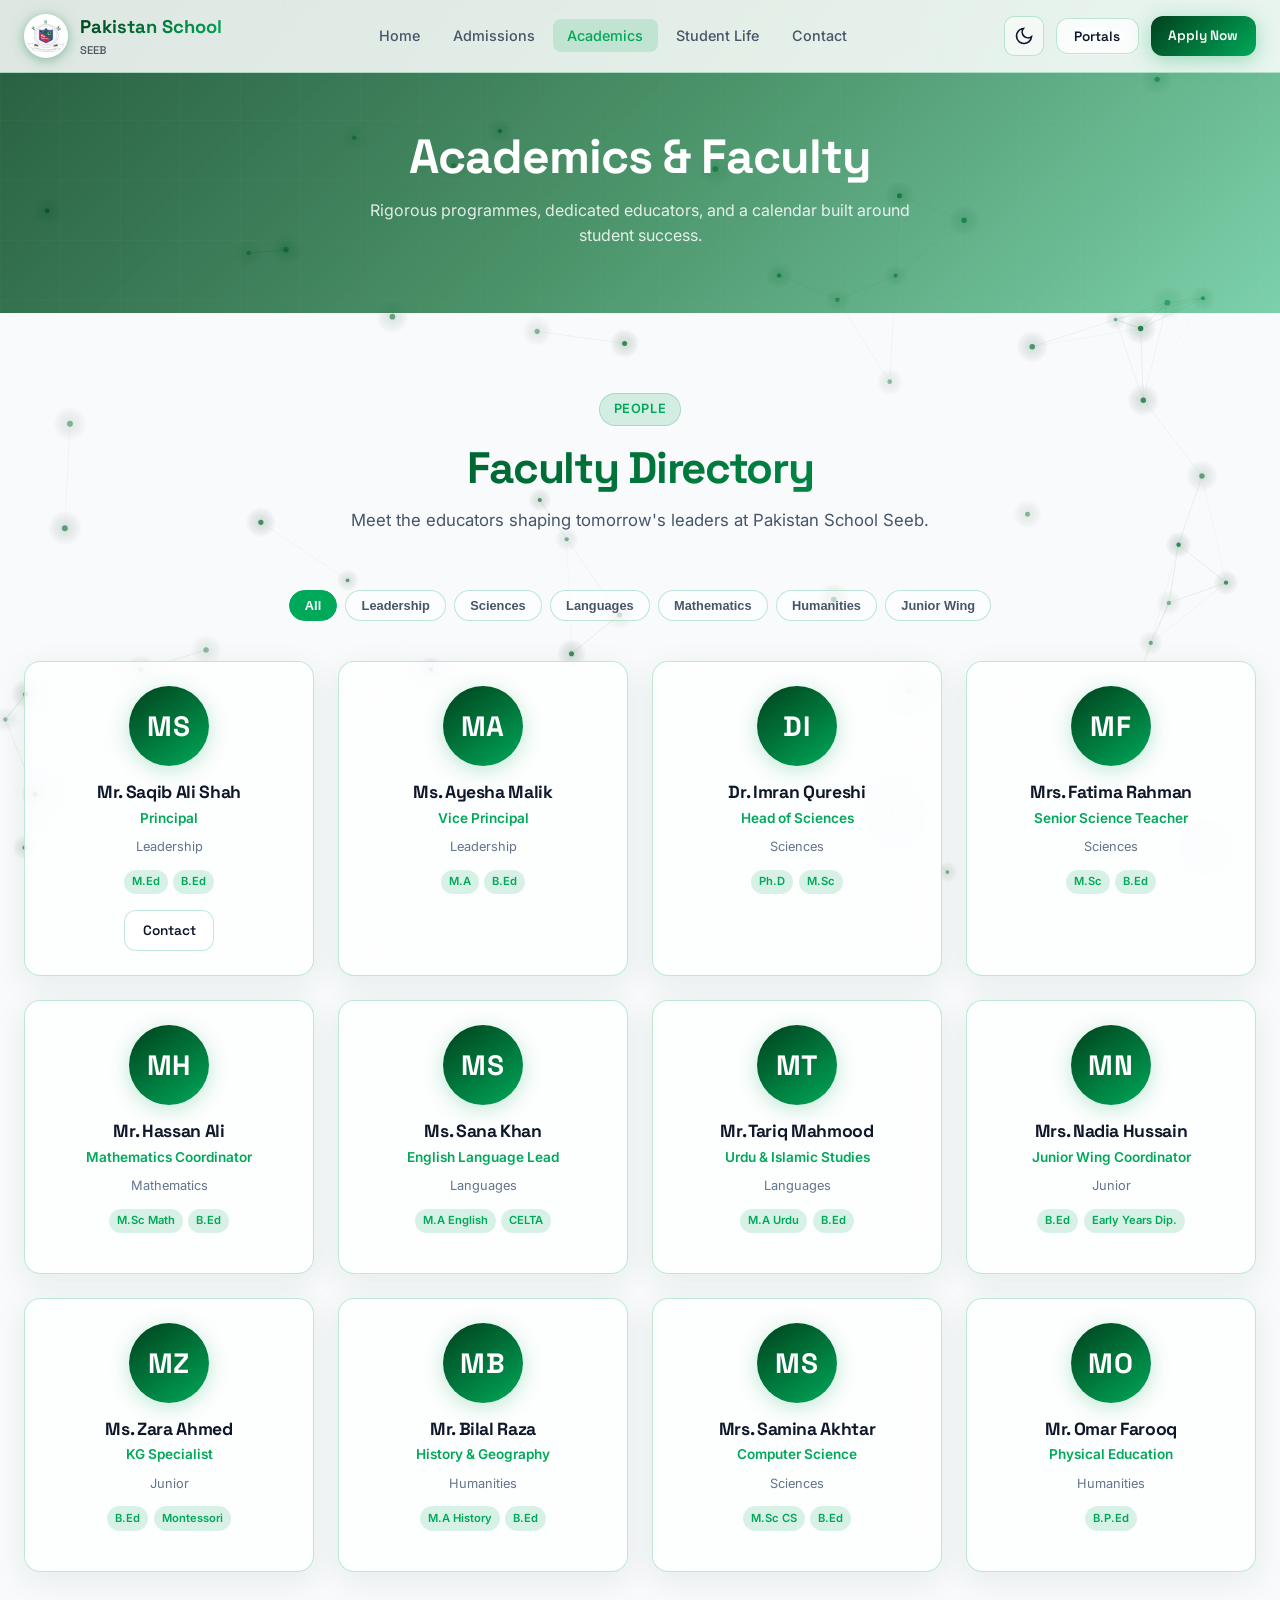
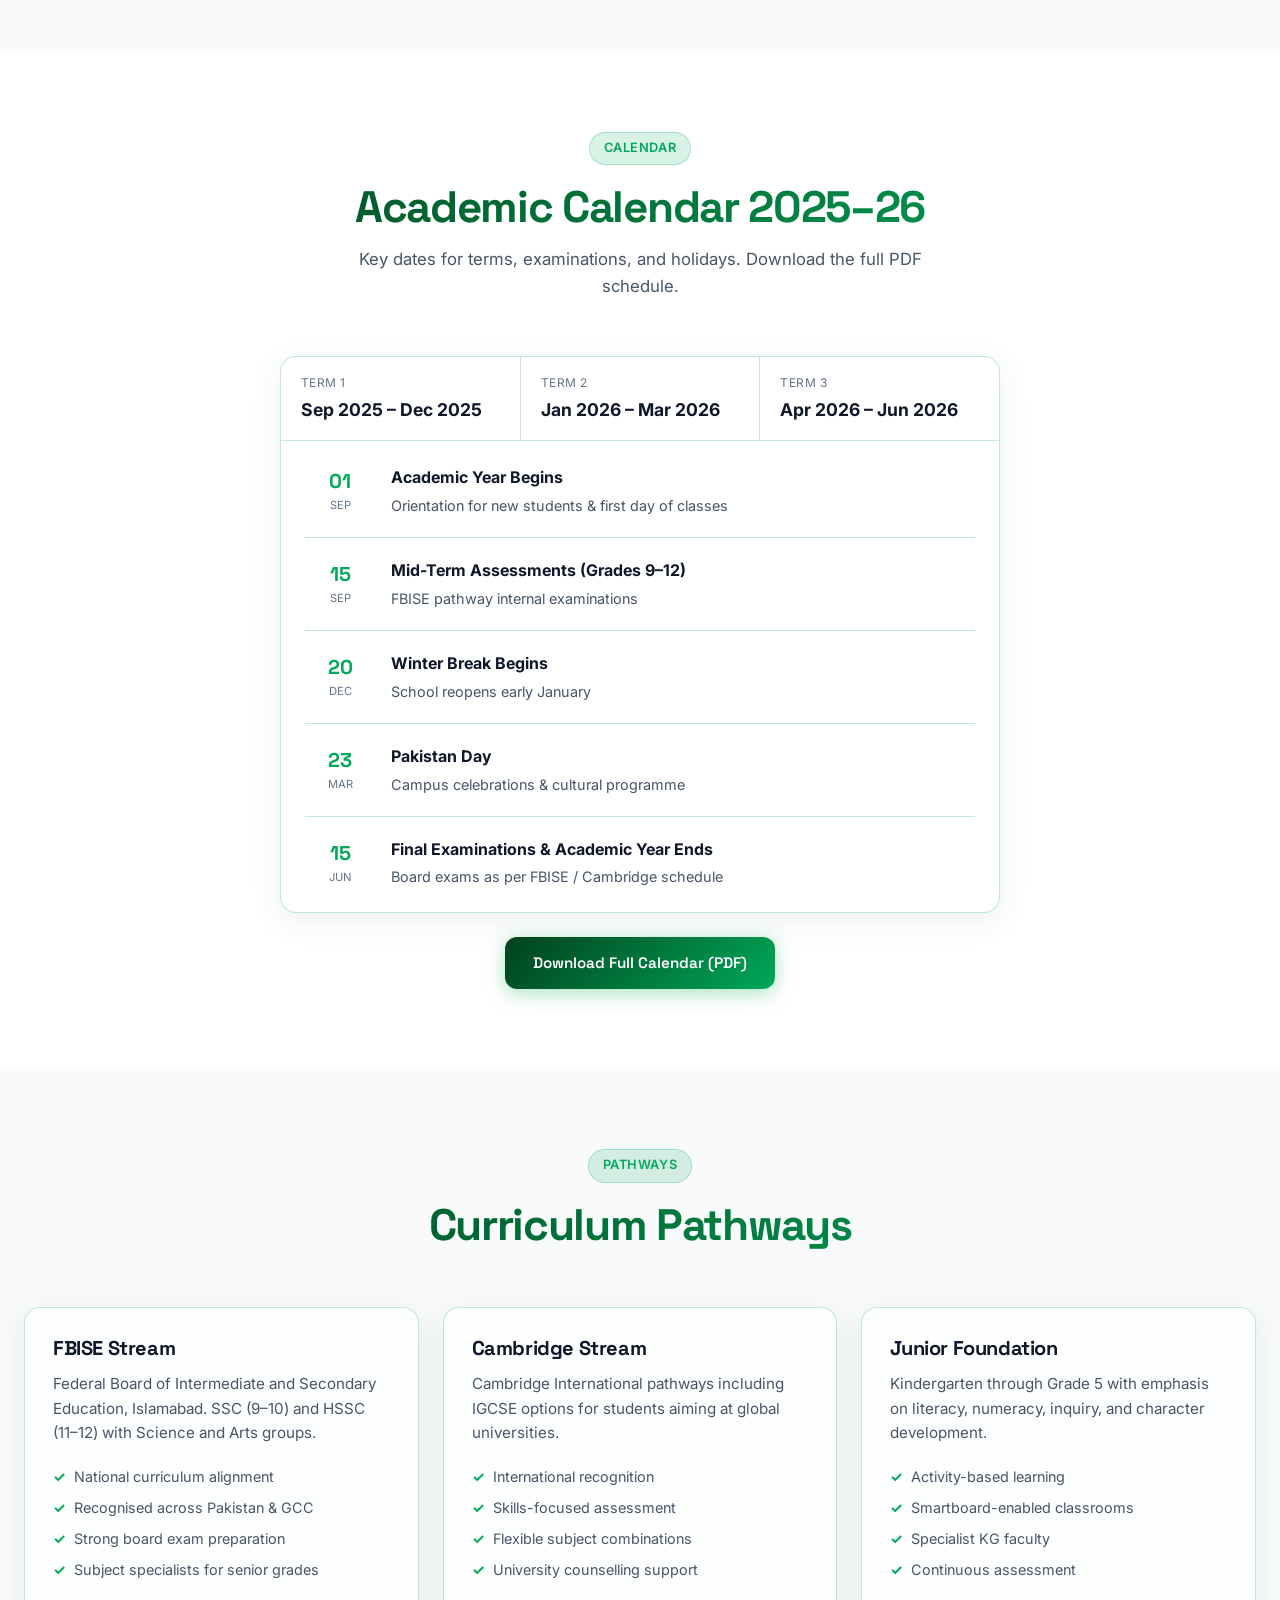
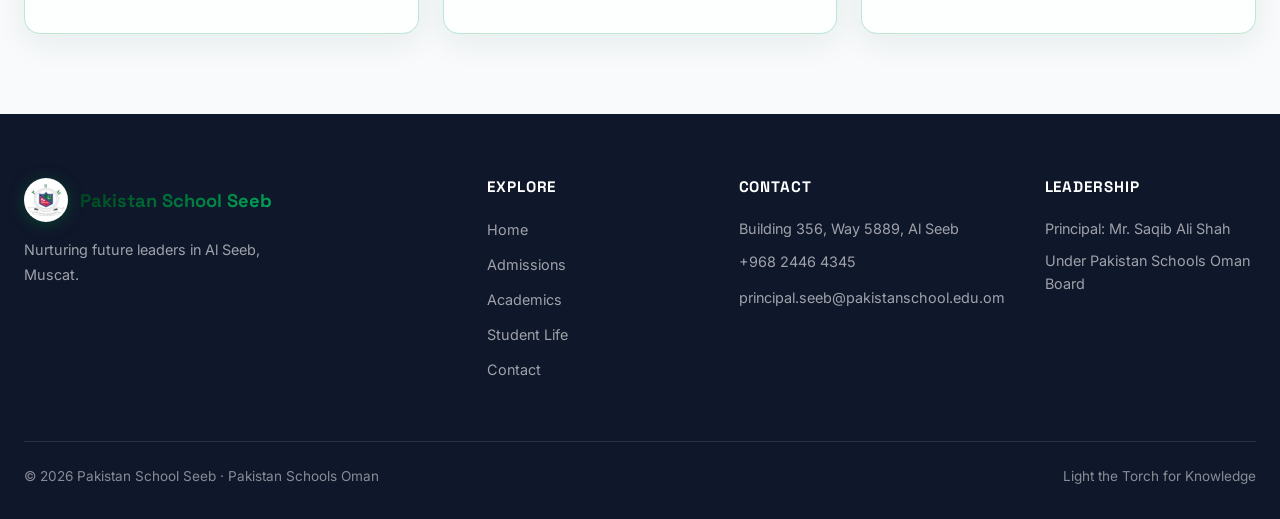
==== commit 7a8e80d8: "Add files via upload" ====
--- a/academics.html
+++ b/academics.html
@@ -17,7 +17,7 @@
   <nav class="navbar" role="navigation">
     <div class="container nav-inner">
       <a href="index.html" class="logo">
-        <div class="logo-icon">PS</div>
+        <img src="assets/logo.jpg" alt="Pakistan School Seeb" class="logo-img" width="42" height="42">
         <div>
           <span>Pakistan School</span>
           <small style="display:block;font-size:0.7rem;font-weight:500;opacity:0.7">SEEB</small>
@@ -173,7 +173,7 @@
         </div>
         <div class="stream-grid">
           <div class="glass-card stream-card">
-            <h3>🇵🇰 FBISE Stream</h3>
+            <h3>FBISE Stream</h3>
             <p>Federal Board of Intermediate and Secondary Education, Islamabad. SSC (9–10) and HSSC (11–12) with Science and Arts groups.</p>
             <ul class="stream-features">
               <li>National curriculum alignment</li>
@@ -183,7 +183,7 @@
             </ul>
           </div>
           <div class="glass-card stream-card">
-            <h3>🌍 Cambridge Stream</h3>
+            <h3>Cambridge Stream</h3>
             <p>Cambridge International pathways including IGCSE options for students aiming at global universities.</p>
             <ul class="stream-features">
               <li>International recognition</li>
@@ -193,7 +193,7 @@
             </ul>
           </div>
           <div class="glass-card stream-card">
-            <h3>🌱 Junior Foundation</h3>
+            <h3>Junior Foundation</h3>
             <p>Kindergarten through Grade 5 with emphasis on literacy, numeracy, inquiry, and character development.</p>
             <ul class="stream-features">
               <li>Activity-based learning</li>
@@ -212,7 +212,7 @@
       <div class="footer-grid">
         <div class="footer-brand">
           <div class="logo">
-            <div class="logo-icon">PS</div>
+            <img src="assets/logo.jpg" alt="Pakistan School Seeb" class="logo-img" width="42" height="42">
             <span style="color:white">Pakistan School Seeb</span>
           </div>
           <p>Nurturing future leaders in Al Seeb, Muscat.</p>
@@ -256,15 +256,15 @@
       <h3>Quick Portals</h3>
       <div class="portal-links" style="margin-top:1rem">
         <a href="https://www.pakistanschool.edu.om/" target="_blank" rel="noopener" class="portal-link">
-          <div class="icon">👨‍🎓</div>
+          <div class="icon"><svg width="22" height="22" viewBox="0 0 24 24" fill="none" stroke="white" stroke-width="1.75"><path d="M22 10L12 5 2 10l10 5 10-5z"/><path d="M6 12v5c0 1 3 3 6 3s6-2 6-3v-5"/></svg></div>
           <div><strong>Student LMS</strong><span>Learning management</span></div>
         </a>
         <a href="https://www.pakistanschool.edu.om/" target="_blank" rel="noopener" class="portal-link">
-          <div class="icon">👨‍👩‍👧</div>
+          <div class="icon"><svg width="22" height="22" viewBox="0 0 24 24" fill="none" stroke="white" stroke-width="1.75"><path d="M17 21v-2a4 4 0 0 0-4-4H5a4 4 0 0 0-4 4v2"/><circle cx="9" cy="7" r="4"/><path d="M23 21v-2a4 4 0 0 0-3-3.87"/><path d="M16 3.13a4 4 0 0 1 0 7.75"/></svg></div>
           <div><strong>Parent Portal</strong><span>Fees & progress</span></div>
         </a>
         <a href="https://www.pakistanschool.edu.om/" target="_blank" rel="noopener" class="portal-link">
-          <div class="icon">✉️</div>
+          <div class="icon"><svg width="22" height="22" viewBox="0 0 24 24" fill="none" stroke="white" stroke-width="1.75"><path d="M4 4h16c1.1 0 2 .9 2 2v12c0 1.1-.9 2-2 2H4c-1.1 0-2-.9-2-2V6c0-1.1.9-2 2-2z"/><polyline points="22,6 12,13 2,6"/></svg></div>
           <div><strong>Staff Webmail</strong><span>Official email</span></div>
         </a>
       </div>
--- a/css/styles.css
+++ b/css/styles.css
@@ -1828,3 +1828,382 @@
   .print-area, .print-area * { visibility: visible; }
   .print-area { position: absolute; left: 0; top: 0; width: 100%; }
 }
+
+/* ===== Logo & Icons (replacing emojis) ===== */
+.logo-img {
+  width: 42px;
+  height: 42px;
+  flex-shrink: 0;
+  filter: drop-shadow(0 2px 8px rgba(0, 168, 89, 0.25));
+}
+
+.logo-img-lg {
+  width: 56px;
+  height: 56px;
+}
+
+.icon {
+  width: 1.25em;
+  height: 1.25em;
+  display: inline-block;
+  vertical-align: -0.2em;
+  stroke: currentColor;
+  fill: none;
+}
+
+.icon-lg {
+  width: 1.75em;
+  height: 1.75em;
+}
+
+.icon-xl {
+  width: 2.5em;
+  height: 2.5em;
+}
+
+.icon-box {
+  width: 48px;
+  height: 48px;
+  border-radius: 12px;
+  background: linear-gradient(135deg, var(--pk-green), var(--pk-emerald));
+  display: flex;
+  align-items: center;
+  justify-content: center;
+  color: white;
+  flex-shrink: 0;
+}
+
+.icon-box svg {
+  width: 24px;
+  height: 24px;
+  stroke: white;
+  fill: none;
+}
+
+.icon-box.gold {
+  background: linear-gradient(135deg, #D4AF37, #F0D77B);
+  color: #0F172A;
+}
+
+.icon-box.gold svg {
+  stroke: #0F172A;
+}
+
+.facility-img {
+  height: 160px;
+  background: linear-gradient(145deg, #0F172A 0%, #01411C 50%, #00662B 100%);
+  display: flex;
+  align-items: center;
+  justify-content: center;
+  color: white;
+  position: relative;
+  overflow: hidden;
+}
+
+.facility-img::before {
+  content: '';
+  position: absolute;
+  inset: 0;
+  background: 
+    radial-gradient(circle at 30% 70%, rgba(0, 168, 89, 0.3) 0%, transparent 50%),
+    radial-gradient(circle at 70% 30%, rgba(212, 175, 55, 0.15) 0%, transparent 40%);
+}
+
+.facility-img svg {
+  width: 56px;
+  height: 56px;
+  stroke: white;
+  fill: none;
+  position: relative;
+  z-index: 1;
+  opacity: 0.95;
+}
+
+.pillar-icon {
+  width: 40px;
+  height: 40px;
+  background: linear-gradient(135deg, var(--pk-green), var(--pk-emerald));
+  border-radius: 10px;
+  display: flex;
+  align-items: center;
+  justify-content: center;
+  color: white;
+  flex-shrink: 0;
+}
+
+.pillar-icon svg {
+  width: 20px;
+  height: 20px;
+  stroke: white;
+  fill: none;
+}
+
+.about-image {
+  border-radius: 1.5rem;
+  overflow: hidden;
+  aspect-ratio: 4/3;
+  background: var(--bg-secondary);
+  border: 1px solid var(--border-glass);
+  box-shadow: var(--shadow-glow);
+  position: relative;
+}
+
+.about-image img,
+.about-image svg.campus-illust {
+  width: 100%;
+  height: 100%;
+  object-fit: cover;
+  display: block;
+}
+
+.about-image .campus-caption {
+  position: absolute;
+  bottom: 0;
+  left: 0;
+  right: 0;
+  background: linear-gradient(transparent, rgba(1, 65, 28, 0.9));
+  color: white;
+  padding: 2rem 1.25rem 1.25rem;
+  font-size: 0.9rem;
+  font-weight: 600;
+}
+
+.gallery-placeholder {
+  display: flex;
+  align-items: center;
+  justify-content: center;
+  width: 100%;
+  height: 100%;
+  background: linear-gradient(145deg, #0F172A 0%, #01411C 60%, #00662B 100%);
+  color: white;
+}
+
+.gallery-placeholder svg {
+  width: 48px;
+  height: 48px;
+  stroke: white;
+  fill: none;
+  opacity: 0.9;
+}
+
+.contact-icon {
+  width: 44px;
+  height: 44px;
+  border-radius: 12px;
+  background: linear-gradient(135deg, var(--pk-green), var(--pk-emerald));
+  display: flex;
+  align-items: center;
+  justify-content: center;
+  color: white;
+  flex-shrink: 0;
+}
+
+.contact-icon svg {
+  width: 22px;
+  height: 22px;
+  stroke: white;
+  fill: none;
+}
+
+.floating-badge .icon {
+  width: 36px;
+  height: 36px;
+  background: linear-gradient(135deg, var(--pk-gold), #F0D77B);
+  border-radius: 10px;
+  display: flex;
+  align-items: center;
+  justify-content: center;
+  flex-shrink: 0;
+}
+
+.floating-badge .icon svg {
+  width: 18px;
+  height: 18px;
+  stroke: #0F172A;
+  fill: none;
+}
+
+/* Stream card icon */
+.stream-card h3 svg {
+  width: 1.15em;
+  height: 1.15em;
+  vertical-align: -0.15em;
+  margin-right: 0.35rem;
+  stroke: var(--pk-emerald);
+}
+
+/* Refined dropzone */
+.dropzone svg {
+  width: 40px;
+  height: 40px;
+  stroke: var(--text-muted);
+  margin-bottom: 0.5rem;
+}
+
+/* Club cards */
+.club-icon {
+  width: 52px;
+  height: 52px;
+  border-radius: 14px;
+  background: linear-gradient(135deg, var(--pk-green), var(--pk-emerald));
+  display: flex;
+  align-items: center;
+  justify-content: center;
+  margin-bottom: 1rem;
+}
+
+.club-icon svg {
+  width: 26px;
+  height: 26px;
+  stroke: white;
+  fill: none;
+}
+
+/* Portal link icons - already styled */
+
+/* Reduce "AI template" feel */
+.section-header h2 {
+  letter-spacing: -0.03em;
+}
+
+.glass-card {
+  border-radius: 1rem;
+}
+
+.hero h1 {
+  letter-spacing: -0.035em;
+}
+
+/* More natural shadows */
+.glass-card:hover {
+  transform: translateY(-4px);
+}
+
+/* Better faculty avatar */
+.faculty-avatar {
+  background: linear-gradient(145deg, var(--pk-green) 0%, var(--pk-emerald) 100%);
+  font-family: 'Space Grotesk', sans-serif;
+  letter-spacing: 0.02em;
+}
+
+/* Author avatar */
+.author-avatar {
+  font-family: 'Space Grotesk', sans-serif;
+}
+
+/* Official logo photo */
+.logo-img {
+  width: 44px;
+  height: 44px;
+  object-fit: contain;
+  border-radius: 50%;
+  background: white;
+  padding: 2px;
+  box-shadow: 0 2px 10px rgba(1, 65, 28, 0.2);
+}
+
+[data-theme="dark"] .logo-img {
+  background: #fff;
+}
+
+.about-image img.campus-photo {
+  width: 100%;
+  height: 100%;
+  object-fit: cover;
+  display: block;
+}
+
+/* Virtual Tour Modal */
+.tour-modal .modal {
+  max-width: 900px;
+  padding: 0;
+  overflow: hidden;
+}
+
+.tour-hero {
+  position: relative;
+  aspect-ratio: 16/9;
+  overflow: hidden;
+  background: #0F172A;
+}
+
+.tour-hero img {
+  width: 100%;
+  height: 100%;
+  object-fit: cover;
+}
+
+.tour-hero-overlay {
+  position: absolute;
+  inset: 0;
+  background: linear-gradient(to top, rgba(1,65,28,0.85) 0%, transparent 50%);
+  display: flex;
+  flex-direction: column;
+  justify-content: flex-end;
+  padding: 1.5rem 2rem;
+  color: white;
+}
+
+.tour-hero-overlay h3 {
+  font-size: 1.5rem;
+  margin-bottom: 0.25rem;
+}
+
+.tour-hero-overlay p {
+  opacity: 0.9;
+  font-size: 0.95rem;
+}
+
+.tour-stops {
+  display: grid;
+  grid-template-columns: repeat(auto-fit, minmax(160px, 1fr));
+  gap: 0.75rem;
+  padding: 1.5rem;
+}
+
+.tour-stop {
+  border: 1px solid var(--border-glass);
+  border-radius: 0.75rem;
+  padding: 1rem;
+  cursor: pointer;
+  transition: all 0.25s;
+  background: var(--bg-glass);
+  text-align: center;
+}
+
+.tour-stop:hover, .tour-stop.active {
+  border-color: var(--pk-emerald);
+  background: var(--pk-emerald-soft);
+}
+
+.tour-stop svg {
+  width: 28px;
+  height: 28px;
+  stroke: var(--pk-emerald);
+  margin-bottom: 0.4rem;
+}
+
+.tour-stop strong {
+  display: block;
+  font-size: 0.85rem;
+  margin-bottom: 0.15rem;
+}
+
+.tour-stop span {
+  font-size: 0.75rem;
+  color: var(--text-muted);
+}
+
+.tour-desc {
+  padding: 0 1.5rem 1.5rem;
+  color: var(--text-secondary);
+  font-size: 0.95rem;
+  line-height: 1.65;
+}
+
+.tour-close-bar {
+  padding: 0 1.5rem 1.5rem;
+  display: flex;
+  gap: 0.75rem;
+  justify-content: flex-end;
+}
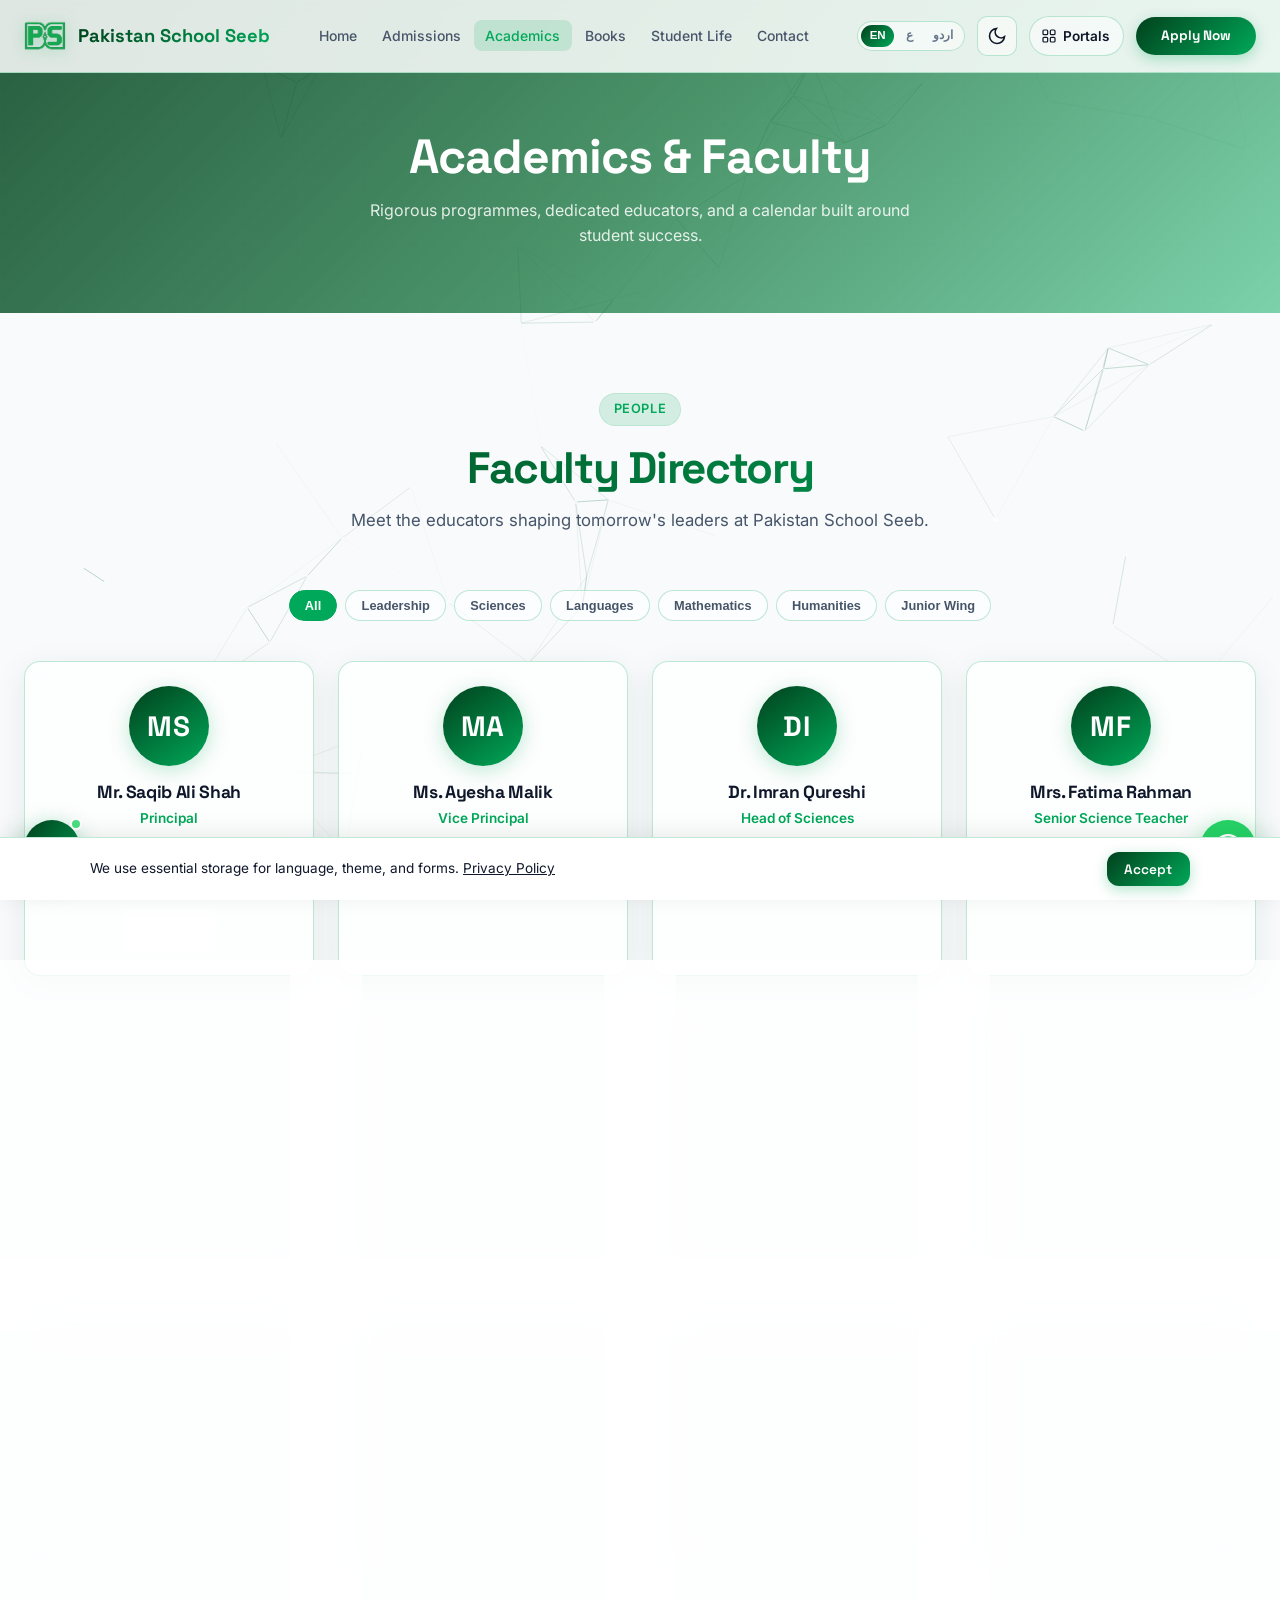
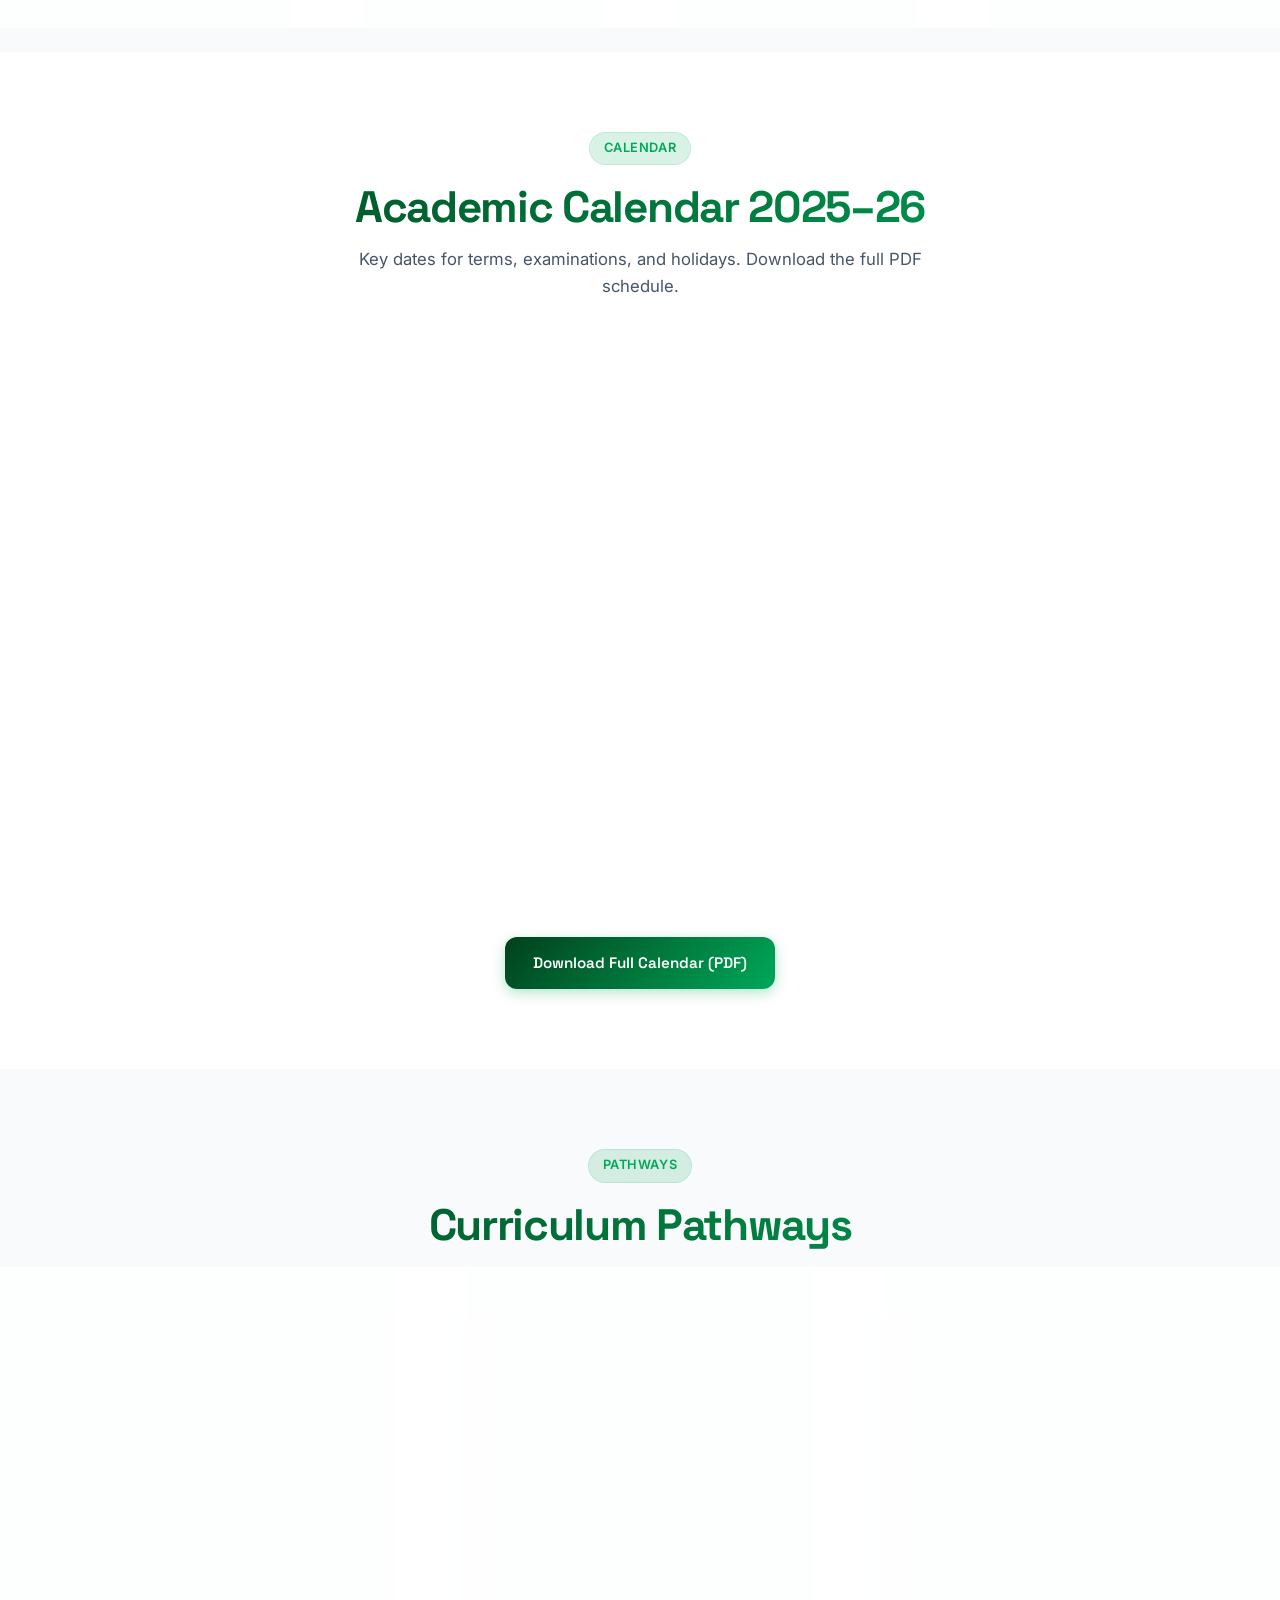
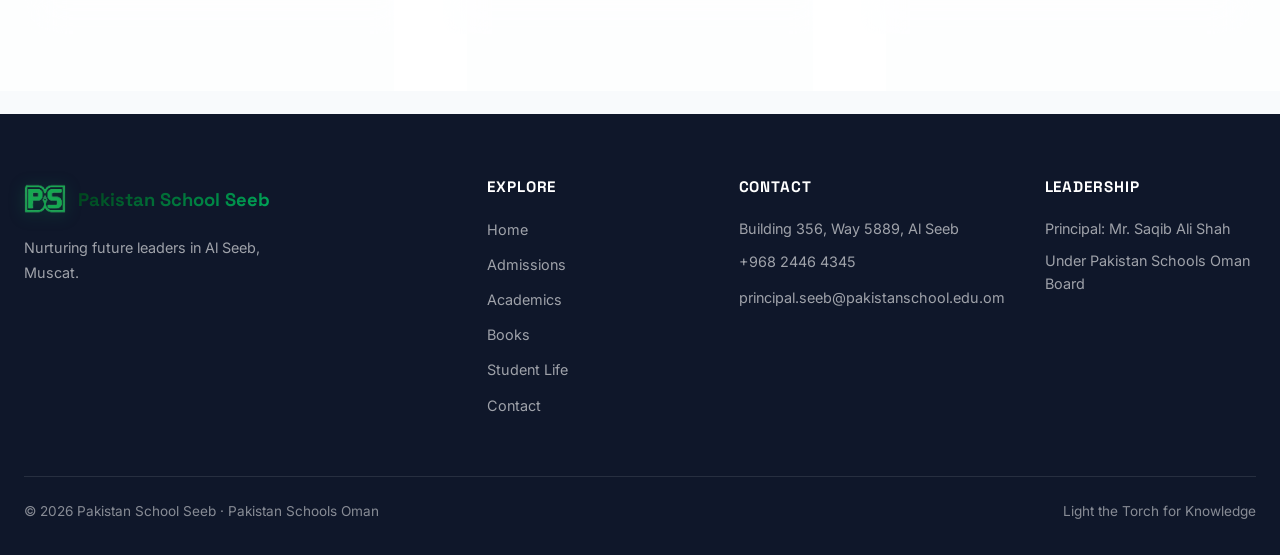
==== commit 9953faf8: "Replace website" ====
--- a/academics.html
+++ b/academics.html
@@ -3,52 +3,72 @@
 <head>
   <meta charset="UTF-8">
   <meta name="viewport" content="width=device-width, initial-scale=1.0">
+  <link rel="icon" href="assets/favicon.png" type="image/png">
+  <link rel="apple-touch-icon" href="assets/apple-touch-icon.png">
+  <meta name="theme-color" content="#01411C">
+
   <title>Academics & Faculty | Pakistan School Seeb</title>
   <meta name="description" content="Explore academic programmes, faculty directory, and academic calendar at Pakistan School Seeb.">
   <link rel="preconnect" href="https://fonts.googleapis.com">
   <link rel="preconnect" href="https://fonts.gstatic.com" crossorigin>
-  <link href="https://fonts.googleapis.com/css2?family=Inter:wght@400;500;600;700&family=Space+Grotesk:wght@500;600;700&display=swap" rel="stylesheet">
+  <link href="https://fonts.googleapis.com/css2?family=Inter:wght@400;500;600;700&family=Noto+Naskh+Arabic:wght@400;600;700&family=Noto+Nastaliq+Urdu:wght@400;600;700&family=Noto+Sans+Arabic:wght@400;600;700&family=Noto+Naskh+Arabic:wght@400;600;700&family=Space+Grotesk:wght@500;600;700&display=swap" rel="stylesheet">
   <link rel="stylesheet" href="css/styles.css">
 </head>
 <body>
+  <a class="skip-link" href="#main-content">Skip to main content</a>
   <canvas id="particle-canvas" aria-hidden="true"></canvas>
   <div class="ambient-mesh" aria-hidden="true"></div>
 
   <nav class="navbar" role="navigation">
     <div class="container nav-inner">
       <a href="index.html" class="logo">
-        <img src="assets/logo.jpg" alt="Pakistan School Seeb" class="logo-img" width="42" height="42">
+        <img src="assets/school-logo.png" alt="Pakistan School Seeb" class="logo-img" width="42" height="42">
         <div>
-          <span>Pakistan School</span>
-          <small style="display:block;font-size:0.7rem;font-weight:500;opacity:0.7">SEEB</small>
+          <span class="logo-full">Pakistan School Seeb</span><span class="logo-short">PSS Seeb</span>
         </div>
       </a>
-      <ul class="nav-links">
-        <li><a href="index.html">Home</a></li>
-        <li><a href="admissions.html">Admissions</a></li>
-        <li><a href="academics.html" class="active">Academics</a></li>
-        <li><a href="gallery.html">Student Life</a></li>
-        <li><a href="contact.html">Contact</a></li>
+            <ul class="nav-links">
+        <li><a href="index.html" data-i18n="nav.home">Home</a></li>
+        <li><a href="admissions.html" data-i18n="nav.admissions">Admissions</a></li>
+        <li><a href="academics.html" class="active" data-i18n="nav.academics">Academics</a></li>
+        <li><a href="books.html" data-i18n="nav.books">Books</a></li>
+        <li><a href="gallery.html" data-i18n="nav.gallery">Student Life</a></li>
+        <li><a href="contact.html" data-i18n="nav.contact">Contact</a></li>
       </ul>
       <div class="nav-actions">
         <button class="theme-toggle" id="theme-toggle" aria-label="Toggle dark mode"></button>
-        <button class="btn btn-sm btn-secondary" id="portal-btn">Portals</button>
-        <a href="admissions.html" class="btn btn-sm btn-primary">Apply Now</a>
+        <button type="button" class="portal-btn" id="portal-btn" aria-label="Open portals">
+          <svg width="16" height="16" viewBox="0 0 24 24" fill="none" stroke="currentColor" stroke-width="1.85" stroke-linecap="round" stroke-linejoin="round" aria-hidden="true">
+            <rect x="3" y="3" width="7" height="7" rx="1.5"/>
+            <rect x="14" y="3" width="7" height="7" rx="1.5"/>
+            <rect x="3" y="14" width="7" height="7" rx="1.5"/>
+            <rect x="14" y="14" width="7" height="7" rx="1.5"/>
+          </svg>
+          <span data-i18n="nav.portals">Portals</span>
+        </button>
+        <a href="admissions.html" class="btn btn-sm btn-primary nav-apply-btn" data-i18n="nav.apply"><span class="nav-apply-label">Apply Now</span></a>
         <button class="menu-toggle" id="menu-toggle" aria-label="Open menu">
           <svg width="22" height="22" fill="none" stroke="currentColor" stroke-width="2" viewBox="0 0 24 24"><path d="M4 6h16M4 12h16M4 18h16"/></svg>
         </button>
       </div>
     </div>
   </nav>
-  <div class="mobile-nav" id="mobile-nav">
-    <a href="index.html">Home</a>
-    <a href="admissions.html">Admissions</a>
-    <a href="academics.html" class="active">Academics</a>
-    <a href="gallery.html">Student Life</a>
-    <a href="contact.html">Contact</a>
+    <div class="mobile-nav" id="mobile-nav">
+    <div class="mobile-lang-switch lang-switch" style="margin:0.5rem 0 0.75rem;display:inline-flex">
+      <button type="button" data-lang="en" class="active">EN</button>
+      <button type="button" data-lang="ar">ع</button>
+      <button type="button" data-lang="ur">اردو</button>
+    </div>
+    <a href="index.html" data-i18n="nav.home">Home</a>
+    <a href="admissions.html" data-i18n="nav.admissions">Admissions</a>
+    <a href="academics.html" class="active" data-i18n="nav.academics">Academics</a>
+    <a href="books.html" data-i18n="nav.books">Books</a>
+    <a href="gallery.html" data-i18n="nav.gallery">Student Life</a>
+    <a href="contact.html" data-i18n="nav.contact">Contact</a>
+    <a href="admissions.html" class="btn btn-primary" style="margin-top:0.5rem;text-align:center" data-i18n="nav.apply"><span class="nav-apply-label">Apply Now</span></a>
   </div>
 
-  <main>
+  <main id="main-content" id="main-content">
     <section class="page-hero">
       <div class="hero-pattern"></div>
       <div class="container" style="position:relative;z-index:2">
@@ -212,7 +232,7 @@
       <div class="footer-grid">
         <div class="footer-brand">
           <div class="logo">
-            <img src="assets/logo.jpg" alt="Pakistan School Seeb" class="logo-img" width="42" height="42">
+            <img src="assets/school-logo.png" alt="Pakistan School Seeb" class="logo-img" width="42" height="42">
             <span style="color:white">Pakistan School Seeb</span>
           </div>
           <p>Nurturing future leaders in Al Seeb, Muscat.</p>
@@ -220,11 +240,12 @@
         <div>
           <h4>Explore</h4>
           <ul>
-            <li><a href="index.html">Home</a></li>
-            <li><a href="admissions.html">Admissions</a></li>
-            <li><a href="academics.html">Academics</a></li>
-            <li><a href="gallery.html">Student Life</a></li>
-            <li><a href="contact.html">Contact</a></li>
+            <li><a href="index.html" data-i18n="nav.home">Home</a></li>
+            <li><a href="admissions.html" data-i18n="nav.admissions">Admissions</a></li>
+            <li><a href="academics.html" data-i18n="nav.academics">Academics</a></li>
+            <li><a href="books.html" data-i18n="nav.books">Books</a></li>
+        <li><a href="gallery.html" data-i18n="nav.gallery">Student Life</a></li>
+            <li><a href="contact.html" data-i18n="nav.contact">Contact</a></li>
           </ul>
         </div>
         <div>
@@ -313,5 +334,14 @@
       });
     });
   </script>
+
+  <a href="https://wa.me/96824464345?text=Assalamu%20Alaikum%2C%20I%20would%20like%20to%20inquire%20about%20admissions%20at%20Pakistan%20School%20Seeb." 
+     class="whatsapp-float" target="_blank" rel="noopener" aria-label="Chat on WhatsApp for admissions">
+    <span class="wa-tooltip">Admissions WhatsApp</span>
+    <svg viewBox="0 0 24 24" fill="currentColor" aria-hidden="true"><path d="M17.472 14.382c-.297-.149-1.758-.867-2.03-.967-.273-.099-.471-.148-.67.15-.197.297-.767.966-.94 1.164-.173.199-.347.223-.644.075-.297-.15-1.255-.463-2.39-1.475-.883-.788-1.48-1.761-1.653-2.059-.173-.297-.018-.458.13-.606.134-.133.298-.347.446-.52.149-.174.198-.298.298-.497.099-.198.05-.371-.025-.52-.075-.149-.669-1.612-.916-2.207-.242-.579-.487-.5-.669-.51-.173-.008-.371-.01-.57-.01-.198 0-.52.074-.792.372-.272.297-1.04 1.016-1.04 2.479 0 1.462 1.065 2.875 1.213 3.074.149.198 2.096 3.2 5.077 4.487.709.306 1.262.489 1.694.625.712.227 1.36.195 1.871.118.571-.085 1.758-.719 2.006-1.413.248-.694.248-1.289.173-1.413-.074-.124-.272-.198-.57-.347m-5.421 7.403h-.004a9.87 9.87 0 01-5.031-1.378l-.361-.214-3.741.982.998-3.648-.235-.374a9.86 9.86 0 01-1.51-5.26c.001-5.45 4.436-9.884 9.888-9.884 2.64 0 5.122 1.03 6.988 2.898a9.825 9.825 0 012.893 6.994c-.003 5.45-4.435 9.884-9.85 9.884m8.413-18.297A11.815 11.815 0 0012.05 0C5.495 0 .16 5.335.157 11.892c0 2.096.547 4.142 1.588 5.945L.057 24l6.305-1.654a11.882 11.882 0 005.683 1.448h.005c6.554 0 11.89-5.335 11.893-11.893a11.821 11.821 0 00-3.48-8.413z"/></svg>
+  </a>
+
+  <script src="js/chatbot.js"></script>
+  <script src="js/i18n.js"></script>
 </body>
 </html>
--- a/css/styles.css
+++ b/css/styles.css
@@ -85,13 +85,12 @@
 /* ===== Canvas Background ===== */
 #particle-canvas {
   position: fixed;
-  top: 0;
-  left: 0;
+  inset: 0;
   width: 100%;
   height: 100%;
   z-index: 0;
   pointer-events: none;
-  opacity: 0.9;
+  opacity: 1;
 }
 
 .ambient-mesh {
@@ -206,14 +205,19 @@
 }
 
 .btn-primary {
-  background: linear-gradient(135deg, var(--pk-green) 0%, var(--pk-emerald) 100%);
+  background: #00A859;
+  background-image: none;
   color: white;
-  box-shadow: 0 4px 20px rgba(0, 168, 89, 0.35);
+  box-shadow: none;
+  filter: drop-shadow(0 4px 14px rgba(0,168,89,0.35));
+  overflow: hidden;
+  border-radius: 0.75rem;
 }
 
 .btn-primary:hover {
   transform: translateY(-2px) scale(1.02);
-  box-shadow: 0 8px 30px rgba(0, 168, 89, 0.5);
+  filter: drop-shadow(0 8px 20px rgba(0,168,89,0.5));
+  background: #00b85f;
 }
 
 .btn-primary:active {
@@ -314,17 +318,22 @@
 .nav-links {
   display: flex;
   align-items: center;
-  gap: 0.25rem;
+  gap: 0.15rem;
   list-style: none;
+  flex-wrap: nowrap;
+}
+.nav-links li {
+  flex-shrink: 0;
 }
 
 .nav-links a {
-  padding: 0.5rem 0.9rem;
+  padding: 0.45rem 0.7rem;
   border-radius: 0.5rem;
   font-weight: 500;
-  font-size: 0.9rem;
+  font-size: 0.875rem;
   color: var(--text-secondary);
   transition: all 0.2s;
+  white-space: nowrap;
 }
 
 .nav-links a:hover,
@@ -339,7 +348,7 @@
   gap: 0.75rem;
 }
 
-.theme-toggle, .menu-toggle {
+.theme-toggle, .menu-toggle, .portal-toggle {
   width: 40px;
   height: 40px;
   border-radius: 10px;
@@ -353,7 +362,7 @@
   transition: all 0.2s;
 }
 
-.theme-toggle:hover, .menu-toggle:hover {
+.theme-toggle:hover, .menu-toggle:hover, .portal-toggle:hover {
   border-color: var(--pk-emerald);
   color: var(--pk-emerald);
 }
@@ -519,7 +528,7 @@
     linear-gradient(90deg, rgba(255,255,255,0.03) 1px, transparent 1px);
   background-size: 60px 60px;
   z-index: 1;
-  opacity: 0.5;
+  opacity: 0.35;
 }
 
 /* Floating Ticker */
@@ -735,10 +744,14 @@
 }
 
 .tab-btn.active {
-  background: linear-gradient(135deg, var(--pk-green), var(--pk-emerald));
+  background: #00A859;
+  background-image: none;
   color: white;
-  border-color: transparent;
-  box-shadow: 0 4px 15px rgba(0, 168, 89, 0.3);
+  border: none;
+  border-radius: 9999px;
+  box-shadow: none;
+  filter: drop-shadow(0 4px 12px rgba(0,168,89,0.35));
+  overflow: hidden;
 }
 
 .tab-panel {
@@ -986,6 +999,7 @@
 .testimonial-slider {
   position: relative;
   overflow: hidden;
+  padding-bottom: 0.35rem;
 }
 
 .testimonial-track {
@@ -995,7 +1009,7 @@
 
 .testimonial-card {
   min-width: 100%;
-  padding: 2.5rem;
+  padding: 2.25rem 2.5rem 1.25rem;
   text-align: center;
 }
 
@@ -1043,8 +1057,12 @@
 .slider-dots {
   display: flex;
   justify-content: center;
+  align-items: center;
   gap: 0.5rem;
-  margin-top: 1.5rem;
+  margin-top: 0.35rem;
+  margin-bottom: 0.85rem;
+  position: relative;
+  z-index: 2;
 }
 
 .dot {
@@ -1436,9 +1454,14 @@
   margin-bottom: 1rem;
 }
 
+.status-badge.submitted { background: rgba(100, 116, 139, 0.2); color: #94A3B8; }
 .status-badge.pending { background: rgba(251, 191, 36, 0.2); color: #F59E0B; }
+.status-badge.under_review,
 .status-badge.reviewed { background: rgba(59, 130, 246, 0.2); color: #3B82F6; }
+.status-badge.interview_scheduled { background: rgba(168, 85, 247, 0.2); color: #A855F7; }
 .status-badge.accepted { background: rgba(0, 168, 89, 0.2); color: var(--pk-emerald); }
+.status-badge.waitlisted { background: rgba(249, 115, 22, 0.2); color: #F97316; }
+.status-badge.rejected { background: rgba(239, 68, 68, 0.2); color: #EF4444; }
 
 /* ===== Faculty Grid ===== */
 .faculty-filters {
@@ -1891,7 +1914,7 @@
 
 .facility-img {
   height: 160px;
-  background: linear-gradient(145deg, #0F172A 0%, #01411C 50%, #00662B 100%);
+  background: linear-gradient(145deg, #01411C 0%, #00662B 45%, #00A859 100%);
   display: flex;
   align-items: center;
   justify-content: center;
@@ -1974,7 +1997,7 @@
   justify-content: center;
   width: 100%;
   height: 100%;
-  background: linear-gradient(145deg, #0F172A 0%, #01411C 60%, #00662B 100%);
+  background: linear-gradient(145deg, #01411C 0%, #00662B 50%, #00A859 100%);
   color: white;
 }
 
@@ -2096,14 +2119,14 @@
   width: 44px;
   height: 44px;
   object-fit: contain;
-  border-radius: 50%;
-  background: white;
-  padding: 2px;
-  box-shadow: 0 2px 10px rgba(1, 65, 28, 0.2);
+  border-radius: 8px;
+  background: transparent !important;
+  padding: 0;
+  box-shadow: none;
 }
 
 [data-theme="dark"] .logo-img {
-  background: #fff;
+  background: transparent !important;
 }
 
 .about-image img.campus-photo {
@@ -2207,3 +2230,3525 @@
   gap: 0.75rem;
   justify-content: flex-end;
 }
+
+/* ===== Icon size fixes (compact, professional) ===== */
+.facility-img {
+  height: 120px !important;
+}
+.facility-img svg {
+  width: 32px !important;
+  height: 32px !important;
+  opacity: 0.9;
+}
+.gallery-placeholder svg {
+  width: 28px !important;
+  height: 28px !important;
+}
+.pillar-icon {
+  width: 36px !important;
+  height: 36px !important;
+}
+.pillar-icon svg {
+  width: 18px !important;
+  height: 18px !important;
+}
+.contact-icon {
+  width: 40px !important;
+  height: 40px !important;
+}
+.contact-icon svg {
+  width: 18px !important;
+  height: 18px !important;
+}
+.club-icon {
+  width: 42px !important;
+  height: 42px !important;
+}
+.club-icon svg {
+  width: 20px !important;
+  height: 20px !important;
+}
+.logo-img {
+  width: 42px !important;
+  height: 42px !important;
+  padding: 0 !important;
+  background: transparent !important;
+  background-color: transparent !important;
+  object-fit: contain;
+  box-shadow: none !important;
+}
+.portal-link .icon {
+  width: 38px !important;
+  height: 38px !important;
+}
+.portal-link .icon svg {
+  width: 18px !important;
+  height: 18px !important;
+}
+.floating-badge .icon {
+  width: 32px !important;
+  height: 32px !important;
+}
+.floating-badge .icon svg {
+  width: 16px !important;
+  height: 16px !important;
+}
+
+/* Hero looks better with real photo */
+.hero {
+  min-height: 92vh;
+}
+.hero-content {
+  max-width: 680px;
+}
+
+/* ========== TOP-NOTCH IMPROVEMENTS ========== */
+
+/* Skip to content (accessibility) */
+.skip-link {
+  position: absolute;
+  top: -100px;
+  left: 1rem;
+  z-index: 10000;
+  background: var(--pk-emerald);
+  color: white;
+  padding: 0.75rem 1.25rem;
+  border-radius: 0.5rem;
+  font-weight: 600;
+  transition: top 0.2s ease;
+}
+.skip-link:focus {
+  top: 1rem;
+  outline: 3px solid var(--pk-gold);
+  outline-offset: 2px;
+}
+
+/* Focus visible for keyboard users */
+:focus-visible {
+  outline: 2px solid var(--pk-emerald);
+  outline-offset: 3px;
+}
+button:focus:not(:focus-visible),
+a:focus:not(:focus-visible) {
+  outline: none;
+}
+
+/* Reduced motion preference */
+@media (prefers-reduced-motion: reduce) {
+  *, *::before, *::after {
+    animation-duration: 0.01ms !important;
+    animation-iteration-count: 1 !important;
+    transition-duration: 0.01ms !important;
+    scroll-behavior: auto !important;
+  }
+  #particle-canvas { display: none !important; }
+}
+
+/* WhatsApp floating button */
+.whatsapp-float {
+  position: fixed;
+  bottom: 1.5rem;
+  right: 1.5rem;
+  z-index: 900;
+  width: 56px;
+  height: 56px;
+  border-radius: 50%;
+  background: #25D366;
+  color: white;
+  display: flex;
+  align-items: center;
+  justify-content: center;
+  box-shadow: 0 6px 24px rgba(37, 211, 102, 0.45);
+  transition: transform 0.25s ease, box-shadow 0.25s ease;
+  text-decoration: none;
+}
+.whatsapp-float:hover {
+  transform: scale(1.08) translateY(-2px);
+  box-shadow: 0 10px 32px rgba(37, 211, 102, 0.55);
+  color: white;
+}
+.whatsapp-float svg {
+  width: 28px;
+  height: 28px;
+}
+.whatsapp-float .wa-tooltip {
+  position: absolute;
+  right: 68px;
+  background: var(--bg-secondary);
+  color: var(--text-primary);
+  padding: 0.45rem 0.85rem;
+  border-radius: 0.5rem;
+  font-size: 0.8rem;
+  font-weight: 600;
+  white-space: nowrap;
+  box-shadow: var(--shadow-soft);
+  border: 1px solid var(--border-glass);
+  opacity: 0;
+  pointer-events: none;
+  transform: translateX(8px);
+  transition: opacity 0.2s, transform 0.2s;
+}
+.whatsapp-float:hover .wa-tooltip {
+  opacity: 1;
+  transform: translateX(0);
+}
+
+/* Back to top */
+.back-to-top {
+  position: fixed;
+  bottom: 1.5rem;
+  right: 5.5rem;
+  z-index: 900;
+  width: 44px;
+  height: 44px;
+  border-radius: 50%;
+  background: var(--bg-card);
+  backdrop-filter: blur(12px);
+  border: 1px solid var(--border-glass);
+  color: var(--text-primary);
+  display: flex;
+  align-items: center;
+  justify-content: center;
+  cursor: pointer;
+  opacity: 0;
+  visibility: hidden;
+  transform: translateY(12px);
+  transition: all 0.3s ease;
+  box-shadow: var(--shadow-soft);
+}
+.back-to-top.visible {
+  opacity: 1;
+  visibility: visible;
+  transform: translateY(0);
+}
+.back-to-top:hover {
+  border-color: var(--pk-emerald);
+  color: var(--pk-emerald);
+  transform: translateY(-2px);
+}
+
+/* Improved mobile nav */
+.mobile-nav {
+  transition: transform 0.35s cubic-bezier(0.22, 1, 0.36, 1), opacity 0.3s ease;
+}
+.mobile-nav-backdrop {
+  position: fixed;
+  inset: 0;
+  background: rgba(0, 0, 0, 0.4);
+  z-index: 998;
+  opacity: 0;
+  visibility: hidden;
+  transition: opacity 0.3s ease;
+}
+.mobile-nav-backdrop.open {
+  opacity: 1;
+  visibility: visible;
+}
+
+/* Empty state utility */
+.empty-state {
+  text-align: center;
+  padding: 3rem 1.5rem;
+  color: var(--text-muted);
+}
+.empty-state svg {
+  width: 48px;
+  height: 48px;
+  margin: 0 auto 1rem;
+  opacity: 0.5;
+}
+
+/* Card press feedback */
+.glass-card:active {
+  transform: translateY(-2px) scale(0.99);
+}
+
+/* Better logo treatment */
+.logo-img {
+  border-radius: 6px;
+  object-fit: contain;
+  background: transparent;
+}
+
+/* Images: no default fill (avoids black/white boxes behind icons) */
+img {
+  background: transparent;
+}
+/* Optional soft placeholder only for large content photos */
+img.campus-photo,
+.about-image img,
+.gallery-item img,
+.tour-hero img {
+  background: var(--bg-secondary);
+}
+
+/* Section reveal subtle polish */
+.section {
+  scroll-margin-top: 80px;
+}
+
+/* Print styles for admissions receipt etc */
+@media print {
+  .navbar, .mobile-nav, .whatsapp-float, .back-to-top,
+  #particle-canvas, .ambient-mesh, .theme-toggle, .menu-toggle, .portal-toggle {
+    display: none !important;
+  }
+  body { background: white; color: black; }
+}
+
+/* High contrast focus for dark mode */
+[data-theme="dark"] :focus-visible {
+  outline-color: #4ADE80;
+}
+
+/* Ensure buttons don't overflow on tiny screens */
+@media (max-width: 380px) {
+  .hero-ctas {
+    flex-direction: column;
+    width: 100%;
+  }
+  .hero-ctas .btn {
+    width: 100%;
+  }
+  .whatsapp-float {
+    bottom: 1rem;
+    right: 1rem;
+    width: 50px;
+    height: 50px;
+  }
+  .back-to-top {
+    right: 4.5rem;
+    bottom: 1.1rem;
+  }
+}
+
+
+/* ===== Oman Network Map ===== */
+.map-visual.oman-map {
+  position: relative;
+  min-height: 460px;
+  background:
+    radial-gradient(ellipse 80% 50% at 75% 25%, rgba(0,168,89,0.1), transparent 50%),
+    radial-gradient(ellipse 60% 40% at 40% 80%, rgba(1,65,28,0.06), transparent 50%),
+    linear-gradient(165deg, #f0fdf4 0%, #ecfdf5 40%, #f8fafc 100%);
+  border: 1px solid var(--border-glass);
+  border-radius: 1.25rem;
+  overflow: hidden;
+}
+[data-theme="dark"] .map-visual.oman-map {
+  background:
+    radial-gradient(ellipse 80% 50% at 75% 25%, rgba(0,168,89,0.15), transparent 50%),
+    linear-gradient(165deg, #0a1628 0%, #0f172a 100%);
+}
+.oman-silhouette {
+  position: absolute;
+  inset: 4% 2% 2% 4%;
+  width: 94%;
+  height: 94%;
+  object-fit: contain;
+  pointer-events: none;
+  opacity: 1;
+}
+.pss-map-pin {
+  background: transparent !important;
+  border: none !important;
+}
+.map-visual.oman-map .map-node {
+  position: absolute;
+  transform: translate(-50%, -50%);
+  display: flex;
+  flex-direction: column;
+  align-items: center;
+  gap: 0.25rem;
+  z-index: 2;
+  cursor: default;
+}
+.map-visual.oman-map .map-dot {
+  width: 8px;
+  height: 8px;
+  border-radius: 50%;
+  background: var(--pk-emerald);
+  border: 1.5px solid #fff;
+  box-shadow: 0 0 0 2px rgba(0,168,89,0.3), 0 1px 4px rgba(0,0,0,0.2);
+}
+.map-visual.oman-map .map-dot.main-dot {
+  width: 9px;
+  height: 9px;
+  background: #D4AF37;
+  box-shadow: 0 0 0 2px rgba(212,175,55,0.4), 0 1px 4px rgba(0,0,0,0.2);
+}
+.map-visual.oman-map .map-dot.pulse {
+  width: 9px;
+  height: 9px;
+  background: var(--pk-emerald);
+  animation: mapPulse 2s ease-out infinite;
+}
+.map-visual.oman-map .map-dot.planned-dot {
+  background: transparent;
+  border: 2px dashed var(--pk-emerald);
+  box-shadow: none;
+}
+@keyframes mapPulse {
+  0% { box-shadow: 0 0 0 0 rgba(0,168,89,0.5); }
+  70% { box-shadow: 0 0 0 12px rgba(0,168,89,0); }
+  100% { box-shadow: 0 0 0 0 rgba(0,168,89,0); }
+}
+.map-visual.oman-map .map-label {
+  position: static;
+  transform: none;
+  white-space: nowrap;
+  font-size: 0.7rem;
+  font-weight: 600;
+  background: var(--bg-secondary);
+  color: var(--text-primary);
+  padding: 0.15rem 0.45rem;
+  border-radius: 0.35rem;
+  border: 1px solid var(--border-glass);
+  box-shadow: var(--shadow-soft);
+}
+.map-visual.oman-map .map-node.highlight .map-label {
+  background: var(--pk-emerald);
+  color: white;
+  border-color: var(--pk-emerald);
+}
+.map-visual.oman-map .map-node.main .map-label {
+  border-color: #D4AF37;
+}
+
+
+/* Accurate Oman geo map */
+.map-visual.oman-map {
+  aspect-ratio: 1 / 1.05;
+  min-height: 380px;
+  max-height: 520px;
+}
+.oman-silhouette {
+  inset: 2% !important;
+  width: 96% !important;
+  height: 96% !important;
+  object-fit: contain !important;
+}
+.map-visual.oman-map .map-label {
+  font-size: 0.68rem;
+  z-index: 3;
+}
+.map-visual.oman-map .map-node.highlight .map-label {
+  font-size: 0.72rem;
+  z-index: 4;
+}
+@media (max-width: 640px) {
+  .map-visual.oman-map { min-height: 300px; max-height: 380px; }
+  .map-visual.oman-map .map-label { font-size: 0.62rem; padding: 0.12rem 0.35rem; }
+}
+
+/* Label offsets so NE coast stays readable */
+.map-visual.oman-map .map-label {
+  position: absolute;
+  white-space: nowrap;
+  font-size: 0.65rem;
+  font-weight: 600;
+  padding: 0.12rem 0.4rem;
+  pointer-events: none;
+}
+.map-visual.oman-map .lab-top { bottom: calc(100% + 4px); left: 50%; transform: translateX(-50%); }
+.map-visual.oman-map .lab-bottom { top: calc(100% + 4px); left: 50%; transform: translateX(-50%); }
+.map-visual.oman-map .lab-left { right: calc(100% + 4px); top: 50%; transform: translateY(-50%); }
+.map-visual.oman-map .lab-right { left: calc(100% + 4px); top: 50%; transform: translateY(-50%); }
+.map-visual.oman-map .map-node {
+  width: 0;
+  height: 0;
+}
+.map-visual.oman-map .map-dot {
+  position: absolute;
+  left: 50%;
+  top: 50%;
+  transform: translate(-50%, -50%);
+}
+
+/* ===== Constellation Network (unique) ===== */
+.network-constellation {
+  display: grid;
+  grid-template-columns: 1.1fr 1fr;
+  gap: 2.5rem;
+  align-items: center;
+}
+@media (max-width: 900px) {
+  .network-constellation { grid-template-columns: 1fr; }
+}
+.constellation {
+  position: relative;
+  width: 100%;
+  aspect-ratio: 1 / 1.05;
+  max-width: 440px;
+  margin: 0 auto;
+  background:
+    radial-gradient(circle at 50% 48%, rgba(0,168,89,0.12) 0%, transparent 42%),
+    radial-gradient(circle at 20% 20%, rgba(212,175,55,0.06) 0%, transparent 35%),
+    linear-gradient(160deg, rgba(1,65,28,0.03), rgba(0,168,89,0.05));
+  border: 1px solid var(--border-glass);
+  border-radius: 1.5rem;
+  overflow: hidden;
+}
+[data-theme="dark"] .constellation {
+  background:
+    radial-gradient(circle at 50% 48%, rgba(0,168,89,0.18) 0%, transparent 45%),
+    linear-gradient(160deg, #0a1628, #0f172a);
+}
+.constellation-lines {
+  position: absolute;
+  inset: 0;
+  width: 100%;
+  height: 100%;
+  pointer-events: none;
+}
+.constellation-lines .c-line {
+  stroke: url(#lineGrad);
+  stroke-width: 1.5;
+  stroke-dasharray: 4 6;
+  animation: dashMove 18s linear infinite;
+}
+@keyframes dashMove {
+  to { stroke-dashoffset: -200; }
+}
+.c-node {
+  position: absolute;
+  transform: translate(-50%, -50%);
+  display: flex;
+  flex-direction: column;
+  align-items: center;
+  gap: 0.25rem;
+  z-index: 2;
+  cursor: pointer;
+  transition: transform 0.25s ease;
+}
+.c-node:hover, .c-node.active {
+  transform: translate(-50%, -50%) scale(1.08);
+  z-index: 5;
+}
+.c-orb {
+  width: 42px;
+  height: 42px;
+  border-radius: 50%;
+  background: linear-gradient(145deg, #00A859, #01411C);
+  color: #fff;
+  display: flex;
+  align-items: center;
+  justify-content: center;
+  font-family: 'Space Grotesk', sans-serif;
+  font-weight: 700;
+  font-size: 0.75rem;
+  box-shadow: 0 4px 16px rgba(0,168,89,0.35), 0 0 0 3px rgba(0,168,89,0.15);
+  transition: box-shadow 0.25s, transform 0.25s;
+}
+.c-orb.main {
+  background: linear-gradient(145deg, #F0D77B, #D4AF37);
+  color: #0F172A;
+  box-shadow: 0 4px 16px rgba(212,175,55,0.4), 0 0 0 3px rgba(212,175,55,0.2);
+}
+.c-orb.seeb {
+  width: 64px;
+  height: 64px;
+  font-size: 1.25rem;
+  box-shadow: 0 6px 28px rgba(0,168,89,0.45), 0 0 0 6px rgba(0,168,89,0.12);
+}
+.c-orb.planned {
+  background: transparent;
+  border: 2px dashed var(--pk-emerald);
+  color: var(--pk-emerald);
+  box-shadow: none;
+}
+.c-orb.soft {
+  background: linear-gradient(145deg, #00662B, #01411C);
+  box-shadow: 0 4px 12px rgba(0,0,0,0.2);
+}
+.c-ring {
+  position: absolute;
+  width: 88px;
+  height: 88px;
+  border-radius: 50%;
+  border: 1px solid rgba(0,168,89,0.35);
+  animation: ringPulse 3s ease-out infinite;
+  top: 50%;
+  left: 50%;
+  transform: translate(-50%, -70%);
+  pointer-events: none;
+}
+@keyframes ringPulse {
+  0% { transform: translate(-50%, -70%) scale(0.85); opacity: 0.7; }
+  100% { transform: translate(-50%, -70%) scale(1.35); opacity: 0; }
+}
+.c-name {
+  font-size: 0.72rem;
+  font-weight: 700;
+  color: var(--text-primary);
+  background: var(--bg-secondary);
+  padding: 0.15rem 0.45rem;
+  border-radius: 0.35rem;
+  border: 1px solid var(--border-glass);
+  white-space: nowrap;
+}
+.c-tag {
+  font-size: 0.6rem;
+  font-weight: 600;
+  color: var(--pk-emerald);
+  letter-spacing: 0.02em;
+}
+.c-tag.gold { color: #B8860B; }
+.c-node.active .c-orb {
+  box-shadow: 0 0 0 4px rgba(0,168,89,0.35), 0 8px 24px rgba(0,168,89,0.4);
+}
+.network-copy h3 {
+  font-size: 1.4rem;
+  margin-bottom: 0.75rem;
+}
+.network-copy > p {
+  color: var(--text-secondary);
+  margin-bottom: 1.1rem;
+}
+.network-perks {
+  list-style: none;
+  margin-bottom: 1.25rem;
+  color: var(--text-secondary);
+}
+.network-perks li {
+  display: flex;
+  gap: 0.5rem;
+  margin-bottom: 0.55rem;
+}
+.network-perks .check { color: var(--pk-emerald); font-weight: 700; }
+.branch-chips {
+  display: flex;
+  flex-wrap: wrap;
+  gap: 0.4rem;
+  margin-bottom: 0.85rem;
+}
+.bchip {
+  border: 1px solid var(--border-glass);
+  background: var(--bg-glass);
+  color: var(--text-secondary);
+  font-size: 0.75rem;
+  font-weight: 600;
+  padding: 0.35rem 0.7rem;
+  border-radius: 999px;
+  cursor: pointer;
+  transition: all 0.2s;
+}
+.bchip:hover, .bchip.active {
+  background: var(--pk-emerald);
+  color: #fff;
+  border-color: var(--pk-emerald);
+}
+.branch-blurb {
+  font-size: 0.9rem;
+  color: var(--text-secondary);
+  min-height: 2.8em;
+  margin-bottom: 1.1rem;
+  padding: 0.75rem 1rem;
+  border-radius: 0.75rem;
+  background: var(--pk-emerald-soft);
+  border: 1px solid var(--border-glass);
+}
+
+
+/* transparent assets — no black/white boxes behind icons */
+img[src*="chat-icons"],
+img[src*="map-pin"],
+img[src*="logo.png"],
+img[src*="favicon"] {
+  background: transparent !important;
+  box-shadow: none;
+}
+.logo-img {
+  background: transparent !important;
+  padding: 0 !important;
+}
+.pss-quick button svg {
+  flex-shrink: 0;
+  display: block;
+}
+.pss-follow svg {
+  flex-shrink: 0;
+  margin-top: 2px;
+}
+
+
+/* Admissions steps — clean, no black boxes */
+.wizard-steps {
+  display: flex;
+  justify-content: space-between;
+  align-items: flex-start;
+  gap: 0.35rem;
+  margin-bottom: 2.5rem;
+  position: relative;
+}
+.wizard-steps::before {
+  content: '';
+  position: absolute;
+  top: 20px;
+  left: 8%;
+  right: 8%;
+  height: 2px;
+  background: rgba(0,168,89,0.2);
+  z-index: 0;
+}
+.step-indicator {
+  display: flex;
+  flex-direction: column;
+  align-items: center;
+  gap: 0.45rem;
+  position: relative;
+  z-index: 1;
+  flex: 1;
+  min-width: 0;
+  background: transparent !important;
+}
+.step-num {
+  width: 40px;
+  height: 40px;
+  border-radius: 50%;
+  background: #fff !important;
+  border: 2px solid rgba(0,168,89,0.3);
+  display: flex;
+  align-items: center;
+  justify-content: center;
+  font-weight: 700;
+  font-size: 0.9rem;
+  color: #64748B;
+  transition: all 0.25s;
+  box-shadow: 0 1px 4px rgba(0,0,0,0.06);
+}
+.step-indicator.active .step-num,
+.step-indicator.done .step-num {
+  background: linear-gradient(135deg, #01411C, #00A859) !important;
+  border-color: transparent;
+  color: #fff !important;
+  box-shadow: 0 4px 14px rgba(0,168,89,0.35);
+}
+.step-label {
+  font-size: 0.72rem;
+  font-weight: 600;
+  color: #64748B !important;
+  text-align: center;
+  line-height: 1.25;
+  background: transparent !important;
+  max-width: 5.5rem;
+}
+.step-indicator.active .step-label {
+  color: #00A859 !important;
+}
+[data-theme="dark"] .step-num {
+  background: #1E293B !important;
+  color: #94A3B8;
+  border-color: rgba(0,168,89,0.35);
+}
+[data-theme="dark"] .step-indicator.active .step-num,
+[data-theme="dark"] .step-indicator.done .step-num {
+  background: linear-gradient(135deg, #01411C, #00A859) !important;
+  color: #fff !important;
+}
+[data-theme="dark"] .step-label {
+  color: #94A3B8 !important;
+}
+[data-theme="dark"] .step-indicator.active .step-label {
+  color: #4ADE80 !important;
+}
+@media (max-width: 560px) {
+  .step-label { font-size: 0.62rem; max-width: 4.2rem; }
+  .step-num { width: 34px; height: 34px; font-size: 0.8rem; }
+  .wizard-steps::before { top: 17px; }
+}
+
+
+/* ===== GLOBAL: no boxes behind icons / logos / pins ===== */
+img,
+svg {
+  background-color: transparent !important;
+}
+img[src*="logo"],
+img[src*="map-pin"],
+img[src*="favicon"],
+img[src*="chat-icons"],
+img[src*="apple-touch"],
+.logo-img,
+.pss-map-pin,
+.leaflet-marker-icon {
+  background: transparent !important;
+  background-color: transparent !important;
+  box-shadow: none !important;
+  padding: 0 !important;
+}
+/* Leaflet default icon strip sometimes shows white — force our pin */
+.leaflet-default-icon-path,
+.leaflet-marker-shadow {
+  display: none !important;
+}
+/* Icon containers that use SVG: keep colored box, but SVG itself transparent */
+.pillar-icon svg,
+.facility-img svg,
+.club-icon svg,
+.contact-icon svg,
+.portal-link .icon svg,
+.floating-badge .icon svg,
+.gallery-placeholder svg {
+  background: transparent !important;
+  display: block;
+}
+/* Chat quick chips — SVG only, no image plate */
+.pss-quick button img {
+  background: transparent !important;
+}
+
+
+/* ===== Fix black square edges on rounded buttons/pills/icons ===== */
+.tab-btn,
+.btn,
+.bchip,
+.badge,
+.hero-badge,
+.section-header .badge,
+.portal-link,
+.status-badge,
+.pss-quick button {
+  overflow: hidden !important;
+  -webkit-background-clip: padding-box !important;
+  background-clip: padding-box !important;
+  isolation: isolate;
+  transform: translateZ(0); /* force GPU layer — cleaner anti-alias */
+  backface-visibility: hidden;
+  -webkit-font-smoothing: antialiased;
+}
+.tab-btn {
+  border-radius: 999px !important;
+  border: 1px solid transparent !important;
+  background: var(--bg-glass);
+  color: var(--text-secondary);
+  box-shadow: none !important;
+  outline: none !important;
+}
+.tab-btn:hover {
+  border-color: rgba(0,168,89,0.35) !important;
+  background: var(--pk-emerald-soft);
+  color: var(--pk-emerald);
+}
+.tab-btn.active {
+  /* solid color avoids gradient corner artifacts */
+  background: #00A859 !important;
+  background-image: none !important;
+  color: #fff !important;
+  border: none !important;
+  border-radius: 9999px !important;
+  box-shadow: none !important;
+  filter: drop-shadow(0 4px 12px rgba(0,168,89,0.35));
+  overflow: hidden !important;
+}
+/* Remove square halo from parent stacking contexts */
+.tabs {
+  gap: 0.6rem;
+  background: transparent !important;
+}
+.tabs .tab-btn {
+  position: relative;
+  z-index: 1;
+}
+/* Circular icons */
+.pillar-icon,
+.club-icon,
+.contact-icon,
+.facility-img,
+.c-orb,
+.step-num,
+.author-avatar,
+.faculty-avatar,
+.logo-icon,
+.floating-badge .icon,
+.portal-link .icon {
+  overflow: hidden !important;
+  -webkit-background-clip: padding-box !important;
+  background-clip: padding-box !important;
+  isolation: isolate;
+  transform: translateZ(0);
+}
+
+
+/* ===== Language switcher ===== */
+.lang-switch {
+  display: flex;
+  align-items: center;
+  gap: 0.15rem;
+  background: var(--bg-glass);
+  border: 1px solid var(--border-glass);
+  border-radius: 999px;
+  padding: 0.15rem;
+  overflow: hidden;
+}
+.lang-switch button {
+  border: none;
+  background: transparent;
+  color: var(--text-muted);
+  font-size: 0.72rem;
+  font-weight: 700;
+  padding: 0.35rem 0.55rem;
+  border-radius: 999px;
+  cursor: pointer;
+  line-height: 1;
+  overflow: hidden;
+}
+.lang-switch button.active {
+  background: linear-gradient(135deg, #01411C, #00A859);
+  color: #fff;
+}
+.lang-switch button:hover:not(.active) {
+  color: var(--pk-emerald);
+}
+html[dir="rtl"] body {
+  font-family: 'Inter', 'Noto Naskh Arabic', 'Noto Sans Arabic', 'Segoe UI', Tahoma, sans-serif;
+}
+html[dir="rtl"] .nav-inner,
+html[dir="rtl"] .hero-ctas,
+html[dir="rtl"] .nav-actions {
+  flex-direction: row-reverse;
+}
+html[dir="rtl"] .section-header h2,
+html[dir="rtl"] .hero h1 {
+  letter-spacing: 0;
+}
+@media (max-width: 640px) {
+  .lang-switch button { padding: 0.3rem 0.4rem; font-size: 0.65rem; }
+}
+
+/* =========================================================
+   MOBILE-FIRST POLISH — phones & small tablets
+   ========================================================= */
+
+html {
+  -webkit-text-size-adjust: 100%;
+  text-size-adjust: 100%;
+}
+
+body {
+  overflow-x: hidden;
+}
+
+/* Safe area for notched phones */
+@supports (padding: env(safe-area-inset-bottom)) {
+  body {
+    padding-left: env(safe-area-inset-left);
+    padding-right: env(safe-area-inset-right);
+  }
+}
+
+@media (max-width: 1024px) {
+  .container {
+    padding-left: 1rem;
+    padding-right: 1rem;
+  }
+  .section {
+    padding: 3.25rem 0;
+  }
+  .section-header {
+    margin-bottom: 2rem;
+  }
+  .nav-inner {
+    height: 64px;
+    gap: 0.5rem;
+  }
+  .logo span {
+    font-size: 0.95rem;
+  }
+  .logo small {
+    font-size: 0.62rem !important;
+  }
+}
+
+@media (max-width: 768px) {
+  /* Navbar: keep essentials only */
+  .nav-actions .portal-btn,
+  .nav-actions #portal-btn,
+  .nav-actions > a.btn-primary {
+    display: none !important;
+  }
+  .lang-switch {
+    padding: 0.1rem;
+    gap: 0;
+  }
+  .lang-switch button {
+    padding: 0.28rem 0.38rem;
+    font-size: 0.62rem;
+  }
+  .theme-toggle,
+  .menu-toggle {
+    width: 38px;
+    height: 38px;
+    flex-shrink: 0;
+  }
+  .logo-img {
+    width: 36px !important;
+    height: 36px !important;
+  }
+
+  /* Full-height mobile drawer */
+  .mobile-nav {
+    top: 64px;
+    max-height: calc(100dvh - 64px);
+    overflow-y: auto;
+    padding: 0.75rem 1rem 1.5rem;
+    box-shadow: 0 12px 40px rgba(0,0,0,0.12);
+  }
+  .mobile-nav a {
+    padding: 0.95rem 1rem;
+    font-size: 1rem;
+    border-radius: 0.75rem;
+    min-height: 48px;
+    display: flex;
+    align-items: center;
+  }
+  .mobile-nav .btn {
+    width: 100%;
+    margin-top: 0.75rem;
+    justify-content: center;
+  }
+
+  /* Hero */
+  .hero {
+    min-height: auto;
+    padding-top: 64px;
+    padding-bottom: 3.5rem;
+  }
+  .hero-content {
+    padding: 2rem 0 1rem;
+    max-width: 100%;
+  }
+  .hero h1 {
+    font-size: clamp(1.85rem, 8vw, 2.5rem);
+    line-height: 1.15;
+  }
+  .hero-desc {
+    font-size: 0.98rem;
+    margin-bottom: 1.5rem;
+  }
+  .hero-ctas {
+    flex-direction: column;
+    gap: 0.65rem;
+    width: 100%;
+  }
+  .hero-ctas .btn {
+    width: 100%;
+    justify-content: center;
+  }
+  .hero-stats {
+    grid-template-columns: repeat(2, 1fr);
+    gap: 0.65rem;
+    max-width: 100%;
+  }
+  .stat-card {
+    padding: 0.85rem 0.5rem;
+  }
+  .stat-value {
+    font-size: 1.35rem;
+  }
+  .stat-label {
+    font-size: 0.68rem;
+  }
+  .ticker-wrap {
+    height: 40px;
+  }
+  .ticker-item {
+    font-size: 0.78rem;
+  }
+
+  /* Page heroes (inner pages) */
+  .page-hero {
+    padding: 6rem 0 2.5rem;
+  }
+  .page-hero h1 {
+    font-size: clamp(1.6rem, 7vw, 2.2rem);
+  }
+
+  /* Tabs — horizontal scroll, no wrap crush */
+  .tabs {
+    justify-content: flex-start;
+    flex-wrap: nowrap;
+    overflow-x: auto;
+    -webkit-overflow-scrolling: touch;
+    scrollbar-width: none;
+    gap: 0.45rem;
+    padding-bottom: 0.35rem;
+    margin-left: -0.25rem;
+    margin-right: -0.25rem;
+    padding-left: 0.25rem;
+    padding-right: 0.25rem;
+  }
+  .tabs::-webkit-scrollbar { display: none; }
+  .tab-btn {
+    flex-shrink: 0;
+    padding: 0.55rem 1rem;
+    font-size: 0.82rem;
+    white-space: nowrap;
+  }
+
+  /* Cards */
+  .glass-card {
+    border-radius: 1rem;
+  }
+  .stream-grid,
+  .facilities-grid,
+  .gallery-grid {
+    grid-template-columns: 1fr !important;
+    gap: 1rem;
+  }
+
+  /* About */
+  .about-grid {
+    grid-template-columns: 1fr;
+    gap: 1.75rem;
+  }
+  .pillars {
+    grid-template-columns: 1fr;
+  }
+  .floating-badge {
+    display: none; /* clutter on small screens */
+  }
+
+  /* Network constellation */
+  .network-constellation {
+    grid-template-columns: 1fr;
+    gap: 1.5rem;
+  }
+  .constellation {
+    max-width: 100%;
+    height: min(360px, 88vw) !important;
+    min-height: 300px !important;
+  }
+  .c-orb {
+    width: 36px !important;
+    height: 36px !important;
+    font-size: 0.68rem !important;
+  }
+  .c-orb.seeb {
+    width: 56px !important;
+    height: 56px !important;
+    font-size: 1.1rem !important;
+  }
+  .c-name {
+    font-size: 0.62rem !important;
+  }
+  .branch-chips {
+    gap: 0.35rem;
+  }
+  .bchip {
+    font-size: 0.7rem;
+    padding: 0.3rem 0.55rem;
+  }
+
+  /* Footer */
+  .footer {
+    padding: 2.5rem 0 5.5rem; /* space for floating buttons */
+  }
+  .footer-grid {
+    grid-template-columns: 1fr;
+    gap: 1.75rem;
+  }
+  .footer-bottom {
+    flex-direction: column;
+    gap: 0.5rem;
+    text-align: center;
+    font-size: 0.8rem;
+  }
+
+  /* Forms */
+  .form-control,
+  input, select, textarea {
+    font-size: 16px !important; /* prevents iOS zoom on focus */
+  }
+  .wizard-nav {
+    flex-wrap: wrap;
+    gap: 0.5rem;
+  }
+  .wizard-nav .btn {
+    flex: 1 1 auto;
+    min-width: 40%;
+  }
+
+  /* Admissions steps */
+  .wizard-steps {
+    gap: 0.15rem;
+  }
+  .step-num {
+    width: 32px !important;
+    height: 32px !important;
+    font-size: 0.78rem !important;
+  }
+  .step-label {
+    font-size: 0.58rem !important;
+    max-width: 3.6rem !important;
+    line-height: 1.2;
+  }
+  .wizard-steps::before {
+    top: 16px !important;
+  }
+
+  /* Books filters — scroll row */
+  .filter-chips {
+    display: flex;
+    flex-wrap: nowrap;
+    overflow-x: auto;
+    -webkit-overflow-scrolling: touch;
+    gap: 0.4rem;
+    padding-bottom: 0.5rem;
+    scrollbar-width: none;
+  }
+  .filter-chips::-webkit-scrollbar { display: none; }
+  .chip {
+    flex-shrink: 0;
+  }
+
+  /* Contact */
+  .contact-grid {
+    grid-template-columns: 1fr !important;
+  }
+
+  /* Gallery */
+  .gallery-grid {
+    grid-template-columns: 1fr 1fr !important;
+    gap: 0.65rem;
+  }
+
+  /* Floating actions — avoid overlap */
+  .whatsapp-float {
+    bottom: calc(1rem + env(safe-area-inset-bottom, 0px));
+    right: 1rem;
+    width: 50px;
+    height: 50px;
+  }
+  .back-to-top {
+    bottom: calc(1.1rem + env(safe-area-inset-bottom, 0px));
+    right: 4.25rem;
+    width: 42px;
+    height: 42px;
+  }
+  .whatsapp-float .wa-tooltip {
+    display: none;
+  }
+
+  /* Tables */
+  .table-wrap {
+    overflow-x: auto;
+    -webkit-overflow-scrolling: touch;
+  }
+
+  /* Notices / cards lists */
+  .notice-list,
+  .notices-grid {
+    gap: 0.75rem;
+  }
+}
+
+@media (max-width: 480px) {
+  .hero-stats {
+    grid-template-columns: repeat(2, 1fr);
+  }
+  .gallery-grid {
+    grid-template-columns: 1fr !important;
+  }
+  .section-header h2 {
+    font-size: 1.55rem;
+  }
+  .logo div span {
+    max-width: 110px;
+    overflow: hidden;
+    text-overflow: ellipsis;
+    white-space: nowrap;
+    display: block;
+  }
+  /* Hide SEEB subtitle on very small to free space */
+  .logo small {
+    display: none !important;
+  }
+}
+
+/* Touch-friendly minimum targets */
+@media (pointer: coarse) {
+  .nav-links a,
+  .btn,
+  .tab-btn,
+  .chip,
+  .bchip,
+  .theme-toggle,
+  .menu-toggle {
+    min-height: 44px;
+  }
+  .tab-btn {
+    min-height: 40px;
+  }
+}
+
+/* Landscape phones */
+@media (max-width: 900px) and (max-height: 450px) and (orientation: landscape) {
+  .hero {
+    min-height: auto;
+    padding-bottom: 2rem;
+  }
+  .hero-stats {
+    grid-template-columns: repeat(4, 1fr);
+  }
+  .mobile-nav {
+    max-height: calc(100dvh - 64px);
+  }
+}
+
+/* --- Optimization / a11y hardening (2026) --- */
+@media (prefers-reduced-motion: reduce) {
+  *, *::before, *::after {
+    animation-duration: 0.01ms !important;
+    animation-iteration-count: 1 !important;
+    transition-duration: 0.01ms !important;
+    scroll-behavior: auto !important;
+  }
+  #particle-canvas { display: none !important; }
+}
+img, video { max-width: 100%; height: auto; }
+
+
+
+
+/* ===== Clean primary + nav Apply (no glass overlays) ===== */
+.btn-primary {
+  background: linear-gradient(135deg, #01411C, #00A859) !important;
+  background-image: linear-gradient(135deg, #01411C, #00A859) !important;
+  color: #ffffff !important;
+  -webkit-text-fill-color: #ffffff !important;
+  box-shadow: 0 4px 14px rgba(0, 168, 89, 0.3) !important;
+  border: none !important;
+  filter: none !important;
+  overflow: hidden;
+}
+.btn-primary:hover {
+  background: linear-gradient(135deg, #016b33, #00b85f) !important;
+  color: #ffffff !important;
+  -webkit-text-fill-color: #ffffff !important;
+}
+.btn-primary::before,
+.btn-primary::after {
+  display: none !important;
+  content: none !important;
+}
+.nav-apply-btn,
+.nav-actions a.btn-primary {
+  display: inline-flex !important;
+  align-items: center !important;
+  justify-content: center !important;
+  color: #fff !important;
+  -webkit-text-fill-color: #fff !important;
+  background: linear-gradient(135deg, #01411C, #00A859) !important;
+  border-radius: 999px !important;
+  min-width: 7.5rem !important;
+  min-height: 2.35rem !important;
+  padding: 0.5rem 1.2rem !important;
+  font-weight: 700 !important;
+  text-decoration: none !important;
+}
+.nav-apply-btn .nav-apply-label,
+.nav-apply-btn span {
+  color: #fff !important;
+  -webkit-text-fill-color: #fff !important;
+  opacity: 1 !important;
+  visibility: visible !important;
+  display: inline !important;
+}
+.section-button__circle { display: none !important; }
+
+/* Simple solid icons — text/SVG always visible */
+.pillar-icon,
+.club-icon,
+.contact-icon,
+.step-num,
+.c-orb:not(.planned):not(.soft) {
+  background: linear-gradient(145deg, #00A859, #01411C) !important;
+  border: none !important;
+  box-shadow: 0 4px 12px rgba(0, 168, 89, 0.25) !important;
+  -webkit-backdrop-filter: none !important;
+  backdrop-filter: none !important;
+}
+.pillar-icon::before,
+.pillar-icon::after,
+.club-icon::before,
+.club-icon::after,
+.contact-icon::before,
+.contact-icon::after,
+.step-num::before,
+.step-num::after,
+.c-orb::before,
+.c-orb::after,
+.facility-img::before,
+.facility-img::after {
+  display: none !important;
+  content: none !important;
+  animation: none !important;
+}
+.pillar-icon svg,
+.club-icon svg,
+.contact-icon svg,
+.facility-img svg {
+  position: relative;
+  z-index: 2;
+  opacity: 1 !important;
+  visibility: visible !important;
+  filter: none;
+}
+.facility-img {
+  background: linear-gradient(145deg, #016b33, #01411C) !important;
+}
+.tab-btn.active {
+  background: linear-gradient(135deg, #01411C, #00A859) !important;
+  color: #fff !important;
+  box-shadow: 0 4px 12px rgba(0, 168, 89, 0.3) !important;
+  filter: none !important;
+  border: none !important;
+}
+.tab-btn.active::before,
+.tab-btn.active::after {
+  display: none !important;
+  content: none !important;
+}
+
+
+/* ===== Professional network directory ===== */
+.network-section {
+  background: var(--bg-secondary);
+}
+.network-pro {
+  display: grid;
+  grid-template-columns: minmax(280px, 1.05fr) minmax(300px, 1.15fr);
+  gap: 1.75rem;
+  align-items: start;
+}
+@media (max-width: 900px) {
+  .network-pro { grid-template-columns: 1fr; }
+}
+.network-featured {
+  padding: 1.75rem 1.6rem;
+  border: 1px solid var(--border-glass);
+  background: linear-gradient(160deg, rgba(0,168,89,0.08), var(--bg-glass, #fff) 42%);
+}
+[data-theme="dark"] .network-featured {
+  background: linear-gradient(160deg, rgba(0,168,89,0.12), rgba(15,23,42,0.6) 50%);
+}
+.network-featured-top {
+  display: flex;
+  flex-wrap: wrap;
+  gap: 0.4rem;
+  margin-bottom: 0.85rem;
+}
+.network-pill {
+  display: inline-flex;
+  align-items: center;
+  font-size: 0.7rem;
+  font-weight: 700;
+  letter-spacing: 0.04em;
+  text-transform: uppercase;
+  padding: 0.28rem 0.65rem;
+  border-radius: 999px;
+  background: var(--pk-emerald);
+  color: #fff;
+}
+.network-pill-soft {
+  background: rgba(0,168,89,0.12);
+  color: var(--pk-green, #01411C);
+}
+[data-theme="dark"] .network-pill-soft {
+  color: #6ee7b7;
+  background: rgba(0,168,89,0.2);
+}
+.network-featured h3 {
+  margin: 0 0 0.35rem;
+  font-family: 'Space Grotesk', sans-serif;
+  font-size: 1.45rem;
+  color: var(--pk-green, #01411C);
+}
+[data-theme="dark"] .network-featured h3 { color: #ecfdf5; }
+.network-featured-loc {
+  margin: 0 0 0.85rem;
+  font-size: 0.9rem;
+  color: var(--text-muted);
+  font-weight: 500;
+}
+.network-featured-desc {
+  margin: 0 0 1.25rem;
+  font-size: 0.95rem;
+  line-height: 1.65;
+  color: var(--text-secondary);
+}
+.network-metrics {
+  display: grid;
+  grid-template-columns: 1fr 1fr;
+  gap: 0.65rem;
+  margin: 0 0 1.35rem;
+}
+.network-metrics > div {
+  background: var(--bg-secondary, rgba(0,0,0,0.03));
+  border: 1px solid var(--border-glass);
+  border-radius: 0.65rem;
+  padding: 0.65rem 0.75rem;
+}
+.network-metrics dt {
+  font-size: 0.68rem;
+  text-transform: uppercase;
+  letter-spacing: 0.05em;
+  color: var(--text-muted);
+  margin: 0 0 0.15rem;
+}
+.network-metrics dd {
+  margin: 0;
+  font-family: 'Space Grotesk', sans-serif;
+  font-weight: 700;
+  font-size: 0.95rem;
+  color: var(--text-primary);
+}
+.network-featured-actions {
+  display: flex;
+  flex-wrap: wrap;
+  gap: 0.5rem;
+}
+.network-directory-head h3 {
+  margin: 0 0 0.35rem;
+  font-family: 'Space Grotesk', sans-serif;
+  font-size: 1.25rem;
+}
+.network-directory-head p {
+  margin: 0 0 1.1rem;
+  color: var(--text-secondary);
+  font-size: 0.92rem;
+  line-height: 1.55;
+}
+.network-list {
+  list-style: none;
+  margin: 0 0 1rem;
+  padding: 0;
+  display: flex;
+  flex-direction: column;
+  gap: 0.4rem;
+}
+.network-item {
+  display: flex;
+  align-items: center;
+  gap: 0.75rem;
+  padding: 0.7rem 0.85rem;
+  border-radius: 0.75rem;
+  border: 1px solid var(--border-glass);
+  background: var(--bg-glass, #fff);
+  cursor: pointer;
+  transition: border-color 0.2s, box-shadow 0.2s, transform 0.2s;
+}
+.network-item:hover,
+.network-item:focus-visible {
+  border-color: rgba(0,168,89,0.45);
+  box-shadow: 0 6px 18px rgba(0,168,89,0.1);
+  outline: none;
+}
+.network-item.is-here {
+  border-color: rgba(0,168,89,0.55);
+  background: rgba(0,168,89,0.06);
+  box-shadow: 0 0 0 1px rgba(0,168,89,0.12);
+}
+.network-item.is-main .network-avatar {
+  background: linear-gradient(145deg, #D4AF37, #B8860B);
+}
+.network-item.is-planned {
+  opacity: 0.85;
+  border-style: dashed;
+}
+.network-avatar {
+  width: 40px;
+  height: 40px;
+  border-radius: 0.6rem;
+  display: grid;
+  place-items: center;
+  font-weight: 700;
+  font-size: 0.9rem;
+  color: #fff;
+  background: linear-gradient(145deg, #00A859, #01411C);
+  flex-shrink: 0;
+}
+.network-avatar.planned {
+  background: transparent;
+  border: 1.5px dashed #00A859;
+  color: #00A859;
+}
+.network-item-body {
+  flex: 1;
+  min-width: 0;
+  display: flex;
+  flex-direction: column;
+  gap: 0.1rem;
+}
+.network-item-body strong {
+  font-size: 0.9rem;
+  color: var(--text-primary);
+}
+.network-item-body span {
+  font-size: 0.78rem;
+  color: var(--text-muted);
+}
+.network-status {
+  font-size: 0.68rem;
+  font-weight: 700;
+  text-transform: uppercase;
+  letter-spacing: 0.04em;
+  padding: 0.25rem 0.5rem;
+  border-radius: 999px;
+  background: rgba(100,116,139,0.12);
+  color: #64748b;
+  white-space: nowrap;
+}
+.network-status.here {
+  background: rgba(0,168,89,0.15);
+  color: #00A859;
+}
+.network-status.planned {
+  background: rgba(212,175,55,0.15);
+  color: #B8860B;
+}
+.network-item.is-main .network-status {
+  background: rgba(212,175,55,0.18);
+  color: #B8860B;
+}
+.branch-blurb {
+  margin: 0 0 1rem;
+  padding: 0.85rem 1rem;
+  border-radius: 0.65rem;
+  background: rgba(0,168,89,0.07);
+  border: 1px solid rgba(0,168,89,0.15);
+  font-size: 0.88rem;
+  line-height: 1.5;
+  color: var(--text-secondary);
+}
+.network-perks {
+  list-style: none;
+  margin: 0 0 1.25rem;
+  padding: 0;
+  color: var(--text-secondary);
+  font-size: 0.9rem;
+}
+.network-perks li {
+  display: flex;
+  gap: 0.5rem;
+  margin-bottom: 0.45rem;
+  line-height: 1.45;
+}
+.network-perks .check {
+  color: #00A859;
+  font-weight: 700;
+}
+
+.network-item.is-active {
+  border-color: rgba(0,168,89,0.55);
+  box-shadow: 0 0 0 2px rgba(0,168,89,0.15);
+}
+
+
+/* Network map panel */
+.network-pro {
+  display: grid;
+  grid-template-columns: minmax(0, 1.25fr) minmax(280px, 0.95fr);
+  gap: 1.5rem;
+  align-items: start;
+}
+@media (max-width: 960px) {
+  .network-pro { grid-template-columns: 1fr; }
+}
+.network-side {
+  display: flex;
+  flex-direction: column;
+  gap: 1.25rem;
+}
+.network-map-panel {
+  padding: 1rem 1rem 0.85rem;
+  overflow: hidden;
+}
+.network-map-toolbar {
+  display: flex;
+  align-items: flex-start;
+  justify-content: space-between;
+  gap: 0.75rem;
+  margin-bottom: 0.75rem;
+  padding: 0 0.25rem;
+}
+.network-map-toolbar strong {
+  display: block;
+  font-family: 'Space Grotesk', sans-serif;
+  font-size: 1rem;
+  color: var(--pk-green, #01411C);
+}
+.network-map-toolbar span {
+  display: block;
+  font-size: 0.8rem;
+  color: var(--text-muted);
+  margin-top: 0.15rem;
+}
+.network-map-frame {
+  border-radius: 0.75rem;
+  overflow: hidden;
+  background: #e8f5ec;
+  border: 1px solid rgba(1, 65, 28, 0.12);
+  aspect-ratio: 1 / 1;
+  max-height: min(72vh, 640px);
+}
+.network-map-img {
+  width: 100%;
+  height: 100%;
+  object-fit: contain;
+  object-position: center;
+  display: block;
+}
+.network-map-note {
+  margin: 0.65rem 0.25rem 0;
+  font-size: 0.8rem;
+  color: var(--text-muted);
+}
+.network-directory {
+  padding: 1.25rem 1.15rem;
+}
+[data-theme="dark"] .network-map-frame {
+  background: #0f1f16;
+  border-color: rgba(0, 168, 89, 0.2);
+}
+[data-theme="dark"] .network-map-toolbar strong {
+  color: #ecfdf5;
+}
+
+
+/* Network section — compact + contained map pins */
+.network-section .section-header {
+  margin-bottom: 1.5rem;
+}
+.network-pro {
+  display: grid;
+  grid-template-columns: minmax(0, 1.1fr) minmax(260px, 0.9fr);
+  gap: 1.15rem;
+  align-items: stretch;
+}
+@media (max-width: 900px) {
+  .network-pro { grid-template-columns: 1fr; }
+}
+.network-side {
+  display: flex;
+  flex-direction: column;
+  gap: 0.85rem;
+}
+.network-map-panel {
+  padding: 0.75rem 0.75rem 0.65rem;
+  height: 100%;
+  display: flex;
+  flex-direction: column;
+}
+.network-map-toolbar {
+  display: flex;
+  align-items: center;
+  justify-content: space-between;
+  gap: 0.5rem;
+  margin-bottom: 0.5rem;
+}
+.network-map-toolbar strong {
+  font-size: 0.92rem;
+  font-family: 'Space Grotesk', sans-serif;
+  color: var(--pk-green, #01411C);
+}
+.network-map-frame {
+  flex: 1;
+  border-radius: 0.65rem;
+  overflow: hidden;
+  background: #dcefe3;
+  border: 1px solid rgba(1, 65, 28, 0.1);
+  /* Contain map + pins inside card */
+  aspect-ratio: 620 / 820;
+  max-height: 420px;
+  min-height: 280px;
+}
+.network-map-img {
+  width: 100%;
+  height: 100%;
+  object-fit: contain;
+  object-position: center center;
+  display: block;
+  /* avoid pin bleed from subpixel */
+  transform: translateZ(0);
+}
+.network-featured {
+  padding: 1rem 1.1rem !important;
+}
+.network-featured h3 {
+  font-size: 1.15rem !important;
+  margin-bottom: 0.2rem !important;
+}
+.network-featured-desc {
+  font-size: 0.86rem !important;
+  margin-bottom: 0.85rem !important;
+  line-height: 1.5 !important;
+}
+.network-featured-loc {
+  margin-bottom: 0.5rem !important;
+  font-size: 0.82rem !important;
+}
+.network-directory {
+  padding: 0.9rem 1rem 1rem !important;
+}
+.network-dir-title {
+  margin: 0 0 0.65rem;
+  font-family: 'Space Grotesk', sans-serif;
+  font-size: 0.95rem;
+}
+.network-list {
+  gap: 0.3rem !important;
+  margin-bottom: 0.65rem !important;
+}
+.network-item {
+  padding: 0.45rem 0.55rem !important;
+  gap: 0.55rem !important;
+}
+.network-avatar {
+  width: 28px !important;
+  height: 28px !important;
+  font-size: 0.75rem !important;
+  border-radius: 0.45rem !important;
+}
+.network-item-body strong {
+  font-size: 0.82rem !important;
+}
+.network-item-body span {
+  font-size: 0.72rem !important;
+}
+.network-status { display: none; }
+.branch-blurb {
+  margin: 0 0 0.75rem !important;
+  padding: 0.55rem 0.7rem !important;
+  font-size: 0.8rem !important;
+}
+.network-map-note { display: none; }
+.network-metrics { display: none !important; }
+.network-perks { display: none !important; }
+@media (max-width: 900px) {
+  .network-map-frame {
+    max-height: 360px;
+    min-height: 240px;
+  }
+}
+
+
+/* ===== Interactive branches map ===== */
+.branches-map-root {
+  position: relative;
+  width: 100%;
+  aspect-ratio: 1 / 1.15;
+  max-height: 440px;
+  border-radius: 0.65rem;
+  overflow: hidden;
+  background: #eef6f0;
+  border: 1px solid rgba(1, 65, 28, 0.1);
+}
+.branches-base-map {
+  width: 100%;
+  height: 100%;
+  object-fit: contain;
+  object-position: center;
+  display: block;
+  pointer-events: none;
+  user-select: none;
+}
+.branch-pins-layer {
+  position: absolute;
+  inset: 0;
+  pointer-events: none;
+}
+.branch-pin {
+  position: absolute;
+  transform: translate(-50%, -100%);
+  padding: 0;
+  border: none;
+  background: none;
+  cursor: pointer;
+  pointer-events: auto;
+  z-index: 2;
+  transition: transform 180ms ease-out, filter 180ms ease-out;
+  filter: drop-shadow(0 2px 3px rgba(0, 0, 0, 0.25));
+  line-height: 0;
+}
+.branch-pin:hover,
+.branch-pin:focus-visible {
+  transform: translate(-50%, -100%) scale(1.15);
+  filter: drop-shadow(0 4px 8px rgba(0, 0, 0, 0.35));
+  z-index: 5;
+  outline: none;
+}
+.branch-pin:focus-visible .branch-pin-marker {
+  outline: 2px solid #00A859;
+  outline-offset: 3px;
+  border-radius: 4px;
+}
+.branch-pin.is-here {
+  z-index: 3;
+  filter: drop-shadow(0 2px 4px rgba(0, 168, 89, 0.45));
+}
+.branch-pin-marker {
+  position: relative;
+  display: inline-block;
+}
+.branch-pin-logo {
+  position: absolute;
+  left: 50%;
+  top: 5px;
+  width: 16px;
+  height: 16px;
+  margin-left: -8px;
+  border-radius: 50%;
+  overflow: hidden;
+  background: #fff;
+  border: 1.5px solid #fff;
+  box-shadow: 0 0 0 1px #7a0f22;
+}
+.branch-pin-logo img {
+  width: 100%;
+  height: 100%;
+  object-fit: cover;
+  display: block;
+}
+
+.branch-tooltip {
+  position: fixed;
+  left: 0;
+  top: 0;
+  z-index: 4000;
+  pointer-events: none;
+  background: #0f172a;
+  color: #fff;
+  font-size: 0.78rem;
+  font-weight: 600;
+  padding: 0.35rem 0.65rem;
+  border-radius: 0.4rem;
+  white-space: nowrap;
+  box-shadow: 0 6px 16px rgba(0, 0, 0, 0.2);
+  max-width: min(260px, 90vw);
+}
+.branch-tooltip[hidden] { display: none !important; }
+
+.branch-modal {
+  position: fixed;
+  inset: 0;
+  z-index: 5000;
+  display: flex;
+  align-items: center;
+  justify-content: center;
+  padding: 1rem;
+  background: rgba(15, 23, 42, 0.55);
+  opacity: 0;
+  visibility: hidden;
+  transition: opacity 0.22s ease, visibility 0.22s ease;
+}
+.branch-modal.open {
+  opacity: 1;
+  visibility: visible;
+}
+.branch-modal-panel {
+  position: relative;
+  width: min(440px, 100%);
+  max-height: min(90vh, 640px);
+  overflow: auto;
+  background: var(--card, #fff);
+  color: var(--text-primary, #0f172a);
+  border-radius: 1rem;
+  box-shadow: 0 24px 48px rgba(0, 0, 0, 0.28);
+  transform: translateY(12px) scale(0.97);
+  transition: transform 0.22s ease;
+}
+.branch-modal.open .branch-modal-panel {
+  transform: translateY(0) scale(1);
+}
+.branch-modal-close {
+  position: absolute;
+  top: 0.65rem;
+  right: 0.65rem;
+  z-index: 2;
+  width: 36px;
+  height: 36px;
+  border: none;
+  border-radius: 50%;
+  background: rgba(15, 23, 42, 0.55);
+  color: #fff;
+  font-size: 1.35rem;
+  line-height: 1;
+  cursor: pointer;
+}
+.branch-modal-close:hover { background: rgba(15, 23, 42, 0.75); }
+.branch-modal-media {
+  height: 160px;
+  background: #e2e8f0;
+  overflow: hidden;
+}
+.branch-modal-media img {
+  width: 100%;
+  height: 100%;
+  object-fit: cover;
+  display: block;
+}
+.branch-modal-body {
+  padding: 1.15rem 1.25rem 1.35rem;
+}
+.branch-modal-body h3 {
+  margin: 0.5rem 0 0.85rem;
+  font-family: 'Space Grotesk', sans-serif;
+  font-size: 1.2rem;
+  color: var(--pk-green, #01411C);
+}
+.branch-modal-meta {
+  margin: 0 0 1.1rem;
+  display: grid;
+  gap: 0.55rem;
+}
+.branch-modal-meta dt {
+  font-size: 0.68rem;
+  text-transform: uppercase;
+  letter-spacing: 0.04em;
+  color: var(--text-muted, #64748b);
+  margin: 0;
+}
+.branch-modal-meta dd {
+  margin: 0.1rem 0 0;
+  font-size: 0.9rem;
+}
+.branch-modal-meta a { color: var(--pk-emerald, #00A859); }
+.network-map-hint {
+  font-size: 0.75rem;
+  color: var(--text-muted);
+  font-weight: 500;
+}
+
+@media (max-width: 640px) {
+  .branch-modal {
+    align-items: flex-end;
+    padding: 0;
+  }
+  .branch-modal-panel {
+    width: 100%;
+    max-height: 88vh;
+    border-radius: 1rem 1rem 0 0;
+    transform: translateY(24px);
+  }
+  .branch-modal.open .branch-modal-panel {
+    transform: translateY(0);
+  }
+  .branches-map-root {
+    max-height: 360px;
+  }
+}
+
+
+/* SVG-native branch pins (aligned to map coordinates) */
+.branches-map-root {
+  position: relative;
+  width: 100%;
+  aspect-ratio: 1 / 1.05;
+  max-height: 420px;
+  border-radius: 0.65rem;
+  overflow: hidden;
+  background: #eef6f0;
+  border: 1px solid rgba(1, 65, 28, 0.1);
+}
+.branches-map-root > svg.branches-inline,
+.branches-map-root > svg#oman-interactive-map {
+  width: 100%;
+  height: 100%;
+  display: block;
+}
+.svg-branch-pin {
+  cursor: pointer;
+  outline: none;
+  transition: filter 0.18s ease;
+  filter: drop-shadow(0 1px 2px rgba(0,0,0,0.28));
+}
+.svg-branch-pin:hover,
+.svg-branch-pin:focus-visible {
+  filter: drop-shadow(0 3px 6px rgba(0,0,0,0.4));
+}
+/* scale hover via CSS transform-box */
+.svg-branch-pin:hover,
+.svg-branch-pin:focus-visible {
+  /* transform is set in attribute; amplify with CSS scale on children */
+}
+.svg-branch-pin:hover path,
+.svg-branch-pin:focus-visible path,
+.svg-branch-pin:hover circle,
+.svg-branch-pin:focus-visible circle,
+.svg-branch-pin:hover image,
+.svg-branch-pin:focus-visible image,
+.svg-branch-pin:hover ellipse,
+.svg-branch-pin:focus-visible ellipse {
+  /* slight grow handled by group scale via JS class */
+}
+.svg-branch-pin.is-here path {
+  stroke: #01411C;
+  stroke-width: 1.25;
+}
+.svg-branch-pin:focus-visible {
+  outline: 2px solid #00A859;
+  outline-offset: 3px;
+}
+/* Hide old HTML pin layer if present */
+.branch-pins-layer { display: none !important; }
+.branches-base-map { width: 100%; height: 100%; object-fit: contain; }
+
+
+/* Network — map-only layout */
+.network-map-only {
+  max-width: 720px;
+  margin: 0 auto;
+  padding: 1rem 1rem 1.1rem;
+}
+.network-map-only .network-map-toolbar {
+  display: flex;
+  justify-content: space-between;
+  align-items: center;
+  gap: 0.75rem;
+  margin-bottom: 0.65rem;
+}
+.network-map-only .network-map-toolbar strong {
+  font-family: 'Space Grotesk', sans-serif;
+  color: var(--pk-green, #01411C);
+  font-size: 0.95rem;
+}
+.branches-map-root {
+  width: 100%;
+  aspect-ratio: 1 / 1;
+  max-height: 520px;
+  margin: 0 auto;
+  border-radius: 0.75rem;
+  overflow: hidden;
+  background: #eef6f0;
+  border: 1px solid rgba(1, 65, 28, 0.1);
+}
+.branches-map-root svg,
+.branches-map-root .branches-inline {
+  width: 100% !important;
+  height: 100% !important;
+  display: block;
+}
+.branch-legend {
+  display: flex;
+  flex-wrap: wrap;
+  gap: 0.4rem;
+  margin-top: 0.85rem;
+  justify-content: center;
+}
+.branch-chip {
+  border: 1px solid var(--border-glass, #e2e8f0);
+  background: var(--bg-glass, #fff);
+  color: var(--text-primary, #0f172a);
+  font-size: 0.75rem;
+  font-weight: 600;
+  padding: 0.35rem 0.7rem;
+  border-radius: 999px;
+  cursor: pointer;
+  transition: border-color 0.15s, background 0.15s;
+}
+.branch-chip:hover,
+.branch-chip:focus-visible {
+  border-color: #00A859;
+  outline: none;
+}
+.branch-chip.is-here {
+  background: rgba(0, 168, 89, 0.12);
+  border-color: rgba(0, 168, 89, 0.45);
+  color: #01411C;
+}
+.svg-branch-pin {
+  cursor: pointer;
+  outline: none;
+}
+.svg-branch-pin:focus-visible {
+  outline: 2px solid #00A859;
+  outline-offset: 2px;
+}
+@media (max-width: 600px) {
+  .branches-map-root { max-height: 380px; }
+}
+
+
+/* Rich branch hover card */
+.branch-tooltip {
+  position: fixed;
+  left: 0;
+  top: 0;
+  z-index: 4000;
+  pointer-events: none;
+  background: #0f172a;
+  color: #f8fafc;
+  font-size: 0.8rem;
+  padding: 0.7rem 0.85rem;
+  border-radius: 0.65rem;
+  box-shadow: 0 10px 28px rgba(0, 0, 0, 0.28);
+  max-width: min(260px, 88vw);
+  white-space: normal;
+  line-height: 1.35;
+  border: 1px solid rgba(255,255,255,0.08);
+}
+.branch-tooltip[hidden] { display: none !important; }
+.branch-tooltip .tip-title {
+  font-weight: 700;
+  font-size: 0.88rem;
+  display: flex;
+  flex-wrap: wrap;
+  align-items: center;
+  gap: 0.35rem;
+  margin-bottom: 0.35rem;
+  color: #fff;
+}
+.branch-tooltip .tip-tag {
+  font-size: 0.62rem;
+  font-weight: 700;
+  text-transform: uppercase;
+  letter-spacing: 0.04em;
+  background: #00A859;
+  color: #fff;
+  padding: 0.12rem 0.4rem;
+  border-radius: 999px;
+}
+.branch-tooltip .tip-blurb {
+  color: #cbd5e1;
+  font-size: 0.78rem;
+  margin-bottom: 0.4rem;
+}
+.branch-tooltip .tip-row {
+  display: flex;
+  flex-wrap: wrap;
+  gap: 0.35rem 0.65rem;
+  margin-bottom: 0.35rem;
+}
+.branch-tooltip .tip-meta {
+  font-size: 0.7rem;
+  color: #94a3b8;
+}
+.branch-tooltip .tip-cta {
+  font-size: 0.68rem;
+  font-weight: 600;
+  color: #6ee7b7;
+  margin-top: 0.15rem;
+}
+
+
+/* Network split: map + side detail */
+.network-split {
+  display: grid;
+  grid-template-columns: minmax(0, 1.15fr) minmax(260px, 0.85fr);
+  gap: 1.15rem;
+  align-items: stretch;
+}
+@media (max-width: 900px) {
+  .network-split { grid-template-columns: 1fr; }
+}
+.network-map-only {
+  max-width: none;
+  margin: 0;
+  padding: 1rem 1rem 1.1rem;
+  height: 100%;
+}
+.branch-side-panel {
+  padding: 1.25rem 1.2rem;
+  min-height: 280px;
+  display: flex;
+  flex-direction: column;
+}
+.branch-side-empty {
+  margin: auto;
+  text-align: center;
+  padding: 1.5rem 0.5rem;
+  color: var(--text-muted);
+}
+.branch-side-empty h3 {
+  margin: 0.5rem 0 0.35rem;
+  color: var(--text-primary);
+  font-family: 'Space Grotesk', sans-serif;
+  font-size: 1.05rem;
+}
+.branch-side-empty p {
+  margin: 0;
+  font-size: 0.88rem;
+  line-height: 1.5;
+}
+.branch-side-icon {
+  font-size: 1.75rem;
+  opacity: 0.7;
+}
+.branch-side-detail h3 {
+  margin: 0.5rem 0 0.5rem;
+  font-family: 'Space Grotesk', sans-serif;
+  font-size: 1.2rem;
+  color: var(--pk-green, #01411C);
+}
+.branch-side-blurb {
+  margin: 0 0 1rem;
+  font-size: 0.9rem;
+  color: var(--text-secondary);
+  line-height: 1.55;
+}
+.branch-side-meta {
+  margin: 0 0 1.15rem;
+  display: grid;
+  gap: 0.65rem;
+}
+.branch-side-meta dt {
+  font-size: 0.68rem;
+  text-transform: uppercase;
+  letter-spacing: 0.04em;
+  color: var(--text-muted);
+  margin: 0;
+}
+.branch-side-meta dd {
+  margin: 0.15rem 0 0;
+  font-size: 0.9rem;
+}
+.branch-side-meta a {
+  color: var(--pk-emerald, #00A859);
+}
+.branch-chip.is-selected,
+.svg-branch-pin.is-selected path {
+  /* selected state */
+}
+.branch-chip.is-selected {
+  border-color: #00A859;
+  background: rgba(0, 168, 89, 0.12);
+}
+.svg-branch-pin.is-selected path {
+  stroke: #01411C;
+  stroke-width: 1.4;
+}
+
+
+/* Side panel richer layout */
+.network-split {
+  grid-template-columns: minmax(0, 1.05fr) minmax(300px, 0.95fr) !important;
+  gap: 1.25rem !important;
+}
+.branch-side-panel {
+  padding: 0 !important;
+  overflow: hidden;
+  min-height: 100%;
+}
+.branch-side-detail { padding: 0 0 1.25rem; }
+.branch-side-hero {
+  position: relative;
+  height: 140px;
+  overflow: hidden;
+  background: #01411C;
+}
+.branch-side-hero > img:first-child {
+  width: 100%;
+  height: 100%;
+  object-fit: cover;
+  display: block;
+  filter: saturate(1.05) contrast(1.05);
+}
+.branch-side-hero-overlay {
+  position: absolute;
+  left: 0; right: 0; bottom: 0;
+  padding: 0.65rem 1rem;
+  background: linear-gradient(transparent, rgba(1,65,28,0.75));
+  display: flex;
+  align-items: flex-end;
+}
+.branch-side-logo {
+  width: 48px;
+  height: 48px;
+  border-radius: 50%;
+  object-fit: cover;
+  border: 2px solid #fff;
+  box-shadow: 0 4px 12px rgba(0,0,0,0.25);
+  background: #fff;
+}
+.branch-side-detail > .network-pill,
+.branch-side-detail > h3,
+.branch-side-detail > .side-chips,
+.branch-side-detail > .branch-side-blurb,
+.branch-side-detail > .branch-side-meta,
+.branch-side-detail > .btn {
+  margin-left: 1.15rem;
+  margin-right: 1.15rem;
+}
+.branch-side-detail > .network-pill { margin-top: 0.85rem; display: inline-flex; }
+.branch-side-detail h3 {
+  margin-top: 0.5rem !important;
+  margin-bottom: 0.5rem !important;
+  font-size: 1.25rem !important;
+}
+.side-chips {
+  display: flex;
+  flex-wrap: wrap;
+  gap: 0.35rem;
+  margin: 0 1.15rem 0.65rem;
+}
+.side-chip {
+  font-size: 0.68rem;
+  font-weight: 700;
+  padding: 0.22rem 0.55rem;
+  border-radius: 999px;
+  background: rgba(0,168,89,0.12);
+  color: #01411C;
+  border: 1px solid rgba(0,168,89,0.22);
+}
+.branch-side-blurb {
+  font-size: 0.9rem !important;
+  line-height: 1.6 !important;
+  margin-bottom: 0.9rem !important;
+}
+.branch-side-grid {
+  display: grid;
+  grid-template-columns: 1fr 1fr;
+  gap: 0.5rem;
+  margin: 0 1.15rem 1rem;
+}
+.branch-side-grid > div {
+  background: var(--bg-secondary, #f8fafc);
+  border: 1px solid var(--border-glass, #e2e8f0);
+  border-radius: 0.55rem;
+  padding: 0.55rem 0.65rem;
+}
+.branch-side-grid .lbl {
+  display: block;
+  font-size: 0.65rem;
+  text-transform: uppercase;
+  letter-spacing: 0.04em;
+  color: var(--text-muted);
+  margin-bottom: 0.15rem;
+}
+.branch-side-grid strong {
+  font-size: 0.82rem;
+  font-weight: 600;
+}
+.branch-side-meta { margin: 0 1.15rem 1rem !important; }
+.branch-side-detail > .btn { display: inline-flex; }
+
+
+/* Branch side panel swap animation */
+.branch-side-detail {
+  transition: opacity 0.22s ease, transform 0.28s ease;
+}
+.branch-side-detail.is-exit { /* replaced by layer crossfade */ }
+.branch-side-detail.is-enter { }
+.branch-side-detail.is-enter { }
+
+
+
+/* Kill any leftover btn styles on portal */
+button.portal-toggle.btn,
+#portal-btn.btn {
+  background: var(--bg-glass);
+  box-shadow: none;
+  font-weight: inherit;
+  border-radius: 10px;
+}
+@media (max-width: 768px) {
+  .portal-toggle {
+    width: 38px;
+    height: 38px;
+  }
+}
+
+
+/* Portals button — icon + label, clean single border */
+.portal-btn {
+  display: inline-flex;
+  align-items: center;
+  gap: 0.4rem;
+  height: 40px;
+  padding: 0 0.85rem 0 0.7rem;
+  border-radius: 999px;
+  border: 1px solid var(--border-glass);
+  background: var(--bg-glass);
+  color: var(--text-primary);
+  font-size: 0.85rem;
+  font-weight: 600;
+  font-family: inherit;
+  cursor: pointer;
+  box-shadow: none;
+  outline: none;
+  transition: border-color 0.2s, color 0.2s, background 0.2s;
+  white-space: nowrap;
+}
+.portal-btn:hover,
+.portal-btn:focus-visible {
+  border-color: var(--pk-emerald);
+  color: var(--pk-emerald);
+}
+.portal-btn:focus-visible {
+  outline: 2px solid rgba(0, 168, 89, 0.35);
+  outline-offset: 2px;
+}
+.portal-btn svg {
+  display: block;
+  flex-shrink: 0;
+}
+@media (max-width: 768px) {
+  .nav-actions .portal-btn,
+  .nav-actions #portal-btn {
+    display: none !important;
+  }
+}
+
+
+/* Prevent Student Life etc. from wrapping in navbar */
+@media (max-width: 1200px) {
+  .nav-links a {
+    padding: 0.4rem 0.55rem;
+    font-size: 0.82rem;
+  }
+  .nav-actions { gap: 0.45rem; }
+  .portal-btn {
+    padding: 0 0.7rem 0 0.55rem;
+    font-size: 0.8rem;
+  }
+}
+@media (max-width: 1024px) {
+  .nav-links a {
+    padding: 0.35rem 0.45rem;
+    font-size: 0.78rem;
+  }
+}
+
+
+
+/* Soften hero image swap */
+.branch-side-hero img {
+  transition: opacity 0.4s ease;
+}
+.branch-pin {
+  transition: transform 0.25s cubic-bezier(0.22, 1, 0.36, 1), filter 0.25s ease;
+}
+.branch-pin.is-selected,
+.branch-pin.is-active {
+  transform: scale(1.12);
+  filter: drop-shadow(0 4px 8px rgba(0, 168, 89, 0.35));
+}
+.branch-chip,
+.legend-chip {
+  transition: background 0.25s ease, color 0.25s ease, border-color 0.25s ease, transform 0.2s ease;
+}
+
+
+/* ===== Network side panel — slow soft fade + overflow-safe ===== */
+.network-split {
+  display: grid;
+  grid-template-columns: minmax(0, 1.1fr) minmax(0, 0.9fr);
+  gap: 1.15rem;
+  align-items: stretch;
+  width: 100%;
+  max-width: 100%;
+}
+.network-map-only,
+.branch-side-panel {
+  min-width: 0; /* critical: prevent grid blowout */
+  max-width: 100%;
+  overflow: hidden;
+}
+.branch-side-panel {
+  padding: 0;
+  display: flex;
+  flex-direction: column;
+  min-height: 0;
+}
+.branch-side-empty {
+  padding: 1.5rem 1.15rem;
+  margin: auto;
+  text-align: center;
+}
+.branch-side-detail {
+  flex: 1;
+  min-width: 0;
+  max-width: 100%;
+  overflow-x: hidden;
+  overflow-y: auto;
+  padding: 0 0 1.15rem;
+  opacity: 1;
+  transform: translateY(0);
+  filter: blur(0);
+  transition:
+    opacity 0.38s cubic-bezier(0.25, 0.8, 0.25, 1),
+    transform 0.38s cubic-bezier(0.25, 0.8, 0.25, 1),
+    filter 0.32s ease;
+  will-change: opacity, transform;
+}
+.branch-side-detail.is-switching {
+  opacity: 0.2;
+  transform: translateY(6px);
+  filter: blur(1.5px);
+  pointer-events: none;
+}
+.branch-side-detail.is-ready {
+  opacity: 1;
+  transform: translateY(0);
+  filter: blur(0);
+}
+.branch-side-layer-inner {
+  padding: 0 1.15rem;
+  max-width: 100%;
+  min-width: 0;
+  box-sizing: border-box;
+}
+.branch-side-hero {
+  margin: 0 -1.15rem 0.9rem;
+  border-radius: 0;
+  overflow: hidden;
+  height: 150px;
+  position: relative;
+  background: #0c1f14;
+}
+.branch-side-hero img {
+  width: 100%;
+  height: 100%;
+  object-fit: cover;
+  display: block;
+}
+.branch-side-hero-overlay {
+  position: absolute;
+  left: 1rem;
+  bottom: 0.75rem;
+}
+.branch-side-logo {
+  width: 48px;
+  height: 48px;
+  border-radius: 50%;
+  background: #fff;
+  box-shadow: 0 4px 14px rgba(0,0,0,0.25);
+  object-fit: cover;
+}
+.branch-side-detail h3 {
+  margin: 0.35rem 0 0.5rem;
+  font-size: clamp(1.05rem, 2.5vw, 1.25rem);
+  line-height: 1.3;
+  word-wrap: break-word;
+  overflow-wrap: anywhere;
+  color: var(--pk-green, #01411C);
+  font-family: 'Space Grotesk', sans-serif;
+}
+.branch-side-blurb {
+  font-size: 0.88rem;
+  line-height: 1.55;
+  color: var(--text-secondary);
+  margin: 0 0 0.9rem;
+  overflow-wrap: anywhere;
+  word-break: break-word;
+}
+.side-chips {
+  display: flex;
+  flex-wrap: wrap;
+  gap: 0.35rem;
+  margin: 0 0 0.65rem;
+}
+.side-chip {
+  font-size: 0.72rem;
+  font-weight: 600;
+  padding: 0.22rem 0.55rem;
+  border-radius: 999px;
+  background: var(--pk-emerald-soft, #ecfdf5);
+  color: var(--pk-green, #01411C);
+  max-width: 100%;
+  overflow-wrap: anywhere;
+}
+.branch-side-grid {
+  display: grid;
+  grid-template-columns: 1fr 1fr;
+  gap: 0.5rem;
+  margin: 0 0 0.9rem;
+}
+.branch-side-grid > div {
+  border: 1px solid var(--border-glass, #e2e8f0);
+  border-radius: 0.65rem;
+  padding: 0.55rem 0.65rem;
+  min-width: 0;
+}
+.branch-side-grid .lbl {
+  display: block;
+  font-size: 0.62rem;
+  text-transform: uppercase;
+  letter-spacing: 0.04em;
+  color: var(--text-muted);
+  margin-bottom: 0.15rem;
+}
+.branch-side-grid strong {
+  font-size: 0.82rem;
+  word-break: break-word;
+  overflow-wrap: anywhere;
+}
+.branch-side-meta {
+  margin: 0 0 1rem;
+  display: grid;
+  gap: 0.55rem;
+}
+.branch-side-meta dt {
+  font-size: 0.62rem;
+  text-transform: uppercase;
+  letter-spacing: 0.04em;
+  color: var(--text-muted);
+  margin: 0 0 0.1rem;
+}
+.branch-side-meta dd {
+  margin: 0;
+  font-size: 0.86rem;
+  line-height: 1.45;
+  word-break: break-word;
+  overflow-wrap: anywhere;
+}
+.branch-side-meta a {
+  color: var(--pk-emerald, #00A859);
+  font-weight: 600;
+  word-break: break-all;
+  overflow-wrap: anywhere;
+}
+.branch-side-cta {
+  display: inline-flex;
+  max-width: 100%;
+}
+.branch-legend {
+  display: flex;
+  flex-wrap: wrap;
+  gap: 0.4rem;
+  padding: 0.65rem 0.25rem 0.15rem;
+  max-width: 100%;
+}
+.branch-legend .legend-chip,
+.branch-chip {
+  font-size: 0.75rem;
+  padding: 0.35rem 0.7rem;
+  border-radius: 999px;
+  border: 1px solid var(--border-glass, #d1fae5);
+  background: #fff;
+  color: var(--text-secondary);
+  cursor: pointer;
+  white-space: nowrap;
+  max-width: 100%;
+  transition: background 0.25s ease, color 0.25s ease, border-color 0.25s ease, transform 0.2s ease;
+}
+.branch-legend .legend-chip.is-active,
+.branch-legend .legend-chip.is-selected,
+.branch-chip.is-active,
+.branch-chip.is-selected {
+  background: var(--pk-emerald-soft, #ecfdf5);
+  border-color: var(--pk-emerald, #00A859);
+  color: var(--pk-green, #01411C);
+  font-weight: 600;
+}
+.branches-map-root {
+  width: 100%;
+  max-width: 100%;
+  overflow: hidden;
+  border-radius: 0.85rem;
+}
+.branches-map-root svg,
+.branches-map-root img {
+  width: 100%;
+  height: auto;
+  max-height: 420px;
+  display: block;
+}
+
+/* ---- Mobile / tablet ---- */
+@media (max-width: 900px) {
+  .network-split {
+    grid-template-columns: 1fr;
+    gap: 1rem;
+  }
+  .network-map-only {
+    order: 1;
+  }
+  .branch-side-panel {
+    order: 2;
+  }
+  .branches-map-root svg,
+  .branches-map-root img {
+    max-height: 320px;
+  }
+  .branch-side-hero {
+    height: 130px;
+  }
+  .branch-side-detail {
+    transition-duration: 0.32s;
+  }
+}
+@media (max-width: 640px) {
+  .network-section .section-header h2 {
+    font-size: 1.45rem;
+  }
+  .network-map-toolbar {
+    flex-wrap: wrap;
+    gap: 0.35rem;
+  }
+  .network-map-hint {
+    font-size: 0.75rem;
+  }
+  .branches-map-root svg,
+  .branches-map-root img {
+    max-height: 260px;
+  }
+  .branch-side-hero {
+    height: 110px;
+  }
+  .branch-side-grid {
+    grid-template-columns: 1fr;
+  }
+  .branch-side-layer-inner {
+    padding: 0 1rem;
+  }
+  .branch-side-hero {
+    margin-left: -1rem;
+    margin-right: -1rem;
+  }
+  .branch-legend .legend-chip {
+    font-size: 0.7rem;
+    padding: 0.3rem 0.55rem;
+  }
+  .branch-side-blurb {
+    font-size: 0.84rem;
+  }
+}
+@media (max-width: 400px) {
+  .branch-legend {
+    gap: 0.3rem;
+  }
+  .branch-side-detail h3 {
+    font-size: 1.05rem;
+  }
+}
+
+/* Site-wide: reduce horizontal overflow on small screens */
+@media (max-width: 768px) {
+  .container {
+    padding-left: 1rem;
+    padding-right: 1rem;
+    max-width: 100%;
+  }
+  body {
+    overflow-x: hidden;
+  }
+  img, svg, video {
+    max-width: 100%;
+  }
+  .hero h1 {
+    font-size: clamp(1.75rem, 8vw, 2.4rem) !important;
+  }
+  .hero-stats {
+    grid-template-columns: repeat(2, minmax(0, 1fr)) !important;
+  }
+  .footer-grid {
+    grid-template-columns: 1fr !important;
+  }
+}
+
+
+/* ===== Mobile / tablet polish ===== */
+html {
+  -webkit-text-size-adjust: 100%;
+  text-size-adjust: 100%;
+}
+@media (max-width: 768px) {
+  .nav-inner {
+    height: 60px;
+  }
+  .section {
+    padding: 2.5rem 0;
+  }
+  .section-header {
+    margin-bottom: 1.5rem;
+  }
+  .section-header h2 {
+    font-size: clamp(1.35rem, 6vw, 1.85rem);
+  }
+  .glass-card {
+    border-radius: 1rem;
+  }
+  .form-control,
+  input, select, textarea, button.btn {
+    font-size: 16px; /* prevent iOS zoom on focus */
+  }
+  .btn {
+    min-height: 44px;
+  }
+  .network-map-only {
+    padding: 0.85rem 0.85rem 1rem;
+  }
+  .branch-side-panel {
+    border-radius: 1rem;
+  }
+  #inq-lookup-result {
+    font-size: 0.9rem;
+  }
+  .portal-links {
+    grid-template-columns: 1fr !important;
+  }
+  .hero-ctas {
+    flex-wrap: wrap;
+  }
+  .hero-ctas .btn {
+    width: 100%;
+    justify-content: center;
+  }
+}
+@media (max-width: 480px) {
+  .hero-stats .stat-card {
+    padding: 0.75rem 0.5rem;
+  }
+  .stat-value {
+    font-size: 1.25rem !important;
+  }
+  .branch-legend {
+    justify-content: flex-start;
+  }
+}
+
+/* Campus hero image fix */
+
+.branch-side-hero {
+  margin: 0;
+  border-radius: 1rem 1rem 0 0;
+  overflow: hidden;
+  height: 160px;
+  position: relative;
+  background: linear-gradient(135deg, #01411C, #00A859);
+}
+.branch-side-hero-img,
+.branch-side-hero > img {
+  width: 100%;
+  height: 100%;
+  object-fit: cover;
+  object-position: center 40%;
+  display: block;
+  /* no green filter wash */
+  filter: none;
+  opacity: 1;
+}
+.branch-side-hero-overlay {
+  position: absolute;
+  left: 1rem;
+  bottom: 0.85rem;
+  z-index: 2;
+  pointer-events: none;
+}
+.branch-side-logo {
+  width: 44px !important;
+  height: 44px !important;
+  border-radius: 50%;
+  object-fit: cover;
+  background: #fff;
+  padding: 3px;
+  box-shadow: 0 4px 14px rgba(0, 0, 0, 0.28);
+  display: block;
+}
+.branch-side-layer-inner {
+  padding: 0 0 1.15rem;
+}
+.branch-side-layer-inner > .network-pill,
+.branch-side-layer-inner > h3,
+.branch-side-layer-inner > .side-chips,
+.branch-side-layer-inner > .branch-side-blurb,
+.branch-side-layer-inner > .branch-side-grid,
+.branch-side-layer-inner > .branch-side-meta,
+.branch-side-layer-inner > .branch-side-cta,
+.branch-side-layer-inner > .btn {
+  margin-left: 1.15rem;
+  margin-right: 1.15rem;
+}
+.branch-side-layer-inner > .network-pill {
+  display: inline-flex;
+  margin-top: 0.85rem;
+}
+
+
+/* ===== Professional campus hero (clean photo) ===== */
+.branch-side-panel {
+  padding: 0 !important;
+  overflow: hidden;
+}
+.branch-side-detail {
+  padding: 0 !important;
+}
+.branch-side-hero {
+  position: relative;
+  margin: 0 !important;
+  height: 168px !important;
+  border-radius: 1rem 1rem 0 0 !important;
+  overflow: hidden !important;
+  background: #0f172a !important;
+}
+.branch-side-hero-img,
+.branch-side-hero > img.branch-side-hero-img,
+.branch-side-hero > img {
+  width: 100% !important;
+  height: 100% !important;
+  object-fit: cover !important;
+  object-position: center center !important;
+  display: block !important;
+  filter: none !important;
+  opacity: 1 !important;
+  transform: none !important;
+  border-radius: 0 !important;
+  padding: 0 !important;
+  background: transparent !important;
+  box-shadow: none !important;
+}
+/* Remove any logo overlay leftovers */
+.branch-side-hero-overlay,
+.branch-side-logo {
+  display: none !important;
+}
+.branch-side-hero-fade {
+  position: absolute;
+  left: 0;
+  right: 0;
+  bottom: 0;
+  height: 48%;
+  background: linear-gradient(to top, rgba(15, 23, 42, 0.45), transparent);
+  pointer-events: none;
+  z-index: 1;
+}
+.branch-side-layer-inner > .network-pill {
+  display: inline-flex;
+  margin: 0.9rem 1.15rem 0;
+}
+.branch-side-layer-inner > h3 {
+  margin: 0.45rem 1.15rem 0.5rem;
+}
+.branch-side-layer-inner > .side-chips,
+.branch-side-layer-inner > .branch-side-blurb,
+.branch-side-layer-inner > .branch-side-grid,
+.branch-side-layer-inner > .branch-side-meta {
+  margin-left: 1.15rem;
+  margin-right: 1.15rem;
+}
+.branch-side-layer-inner > .branch-side-cta,
+.branch-side-layer-inner > a.btn {
+  margin: 0 1.15rem 1.15rem;
+}
+
+
+/* ===== Campus hero — matches reference (photo + green fade + PS badge) ===== */
+.branch-side-hero {
+  position: relative !important;
+  margin: 0 !important;
+  height: 180px !important;
+  border-radius: 1rem 1rem 0 0 !important;
+  overflow: hidden !important;
+  background: #0f172a !important;
+}
+.branch-side-hero-img {
+  width: 100% !important;
+  height: 100% !important;
+  object-fit: cover !important;
+  object-position: center 35% !important;
+  display: block !important;
+  filter: none !important;
+  opacity: 1 !important;
+  padding: 0 !important;
+  border-radius: 0 !important;
+  box-shadow: none !important;
+  background: transparent !important;
+}
+.branch-side-hero-fade {
+  display: block !important;
+  position: absolute !important;
+  left: 0 !important;
+  right: 0 !important;
+  bottom: 0 !important;
+  height: 55% !important;
+  background: linear-gradient(
+    to top,
+    rgba(1, 65, 28, 0.72) 0%,
+    rgba(0, 168, 89, 0.28) 42%,
+    transparent 100%
+  ) !important;
+  pointer-events: none !important;
+  z-index: 1 !important;
+}
+.branch-side-badge {
+  display: flex !important;
+  position: absolute !important;
+  left: 1rem !important;
+  bottom: 1rem !important;
+  z-index: 3 !important;
+  width: 52px !important;
+  height: 52px !important;
+  border-radius: 50% !important;
+  background: linear-gradient(145deg, #00C853, #01411C) !important;
+  border: 3px solid rgba(255, 255, 255, 0.95) !important;
+  box-shadow: 0 6px 18px rgba(0, 0, 0, 0.28) !important;
+  align-items: center !important;
+  justify-content: center !important;
+  padding: 0 !important;
+  overflow: hidden !important;
+}
+.branch-side-badge-ps {
+  font-family: 'Space Grotesk', system-ui, sans-serif !important;
+  font-weight: 800 !important;
+  font-size: 1rem !important;
+  letter-spacing: -0.02em !important;
+  color: #fff !important;
+  line-height: 1 !important;
+}
+.branch-side-hero-overlay,
+.branch-side-logo {
+  display: none !important;
+}
+
+/* Contact track form mobile */
+@media (max-width: 640px) {
+  #inq-lookup-id, #inq-lookup-email, #inq-lookup-btn {
+    width: 100% !important;
+    box-sizing: border-box;
+  }
+  .branch-side-hero {
+    height: 140px !important;
+  }
+  .branch-side-badge {
+    width: 44px !important;
+    height: 44px !important;
+    left: 0.75rem !important;
+    bottom: 0.75rem !important;
+  }
+  .branch-side-badge-ps {
+    font-size: 0.88rem !important;
+  }
+}
+
+
+/* School logo badge on campus hero */
+.branch-side-badge {
+  background: #fff !important;
+  border: 2px solid rgba(255, 255, 255, 0.95) !important;
+  padding: 3px !important;
+}
+.branch-side-badge-logo {
+  width: 100% !important;
+  height: 100% !important;
+  object-fit: cover !important;
+  border-radius: 50% !important;
+  display: block !important;
+  padding: 0 !important;
+  background: transparent !important;
+  box-shadow: none !important;
+}
+.branch-side-badge-ps {
+  display: none !important;
+}
+
+
+/* =========================================================
+   MOBILE / TABLET — full site GUI fix (phone-first polish)
+   ========================================================= */
+html {
+  -webkit-text-size-adjust: 100%;
+  text-size-adjust: 100%;
+}
+html, body {
+  max-width: 100%;
+  overflow-x: hidden;
+}
+img, svg, video, canvas, iframe {
+  max-width: 100%;
+  height: auto;
+}
+#map, .leaflet-container {
+  max-width: 100%;
+  height: 280px !important;
+  width: 100% !important;
+}
+
+@media (max-width: 900px) {
+  .container {
+    width: 100%;
+    max-width: 100%;
+    padding-left: 1rem;
+    padding-right: 1rem;
+    box-sizing: border-box;
+  }
+  .network-split {
+    grid-template-columns: 1fr !important;
+    gap: 1rem !important;
+  }
+  .branches-map-root svg,
+  .branches-map-root img {
+    max-height: 300px;
+  }
+  .branch-side-hero {
+    height: 140px !important;
+  }
+}
+
+@media (max-width: 768px) {
+  .nav-inner {
+    height: 60px;
+    gap: 0.5rem;
+  }
+  .logo span {
+    font-size: 0.9rem !important;
+  }
+  .logo small {
+    display: none;
+  }
+
+  /* Hero */
+  .hero {
+    min-height: auto;
+    padding: 5.5rem 0 2.5rem;
+  }
+  .hero h1 {
+    font-size: clamp(1.7rem, 8vw, 2.35rem) !important;
+    line-height: 1.15;
+  }
+  .hero-desc {
+    font-size: 0.95rem;
+  }
+  .hero-ctas {
+    display: flex;
+    flex-direction: column;
+    width: 100%;
+    gap: 0.65rem;
+  }
+  .hero-ctas .btn {
+    width: 100%;
+    justify-content: center;
+  }
+  .hero-stats {
+    grid-template-columns: repeat(2, minmax(0, 1fr)) !important;
+    gap: 0.55rem;
+  }
+  .hero-stats .stat-card {
+    min-width: 0;
+    padding: 0.85rem 0.5rem;
+  }
+
+  .page-hero {
+    padding: 5.5rem 0 2rem;
+  }
+  .page-hero h1 {
+    font-size: clamp(1.5rem, 7vw, 2rem);
+  }
+
+  .section {
+    padding: 2.25rem 0;
+  }
+
+  /* Forms */
+  input[type="text"],
+  input[type="email"],
+  input[type="tel"],
+  input[type="search"],
+  input[type="number"],
+  input[type="password"],
+  select,
+  textarea {
+    font-size: 16px !important; /* stop iOS zoom */
+    max-width: 100%;
+    box-sizing: border-box;
+  }
+  .form-grid,
+  .form-row,
+  .detail-grid {
+    grid-template-columns: 1fr !important;
+  }
+  .btn {
+    min-height: 44px;
+  }
+
+  /* Tables — scroll inside card, not page */
+  .table-wrap,
+  .set-body,
+  .fee-table-wrap {
+    overflow-x: auto;
+    -webkit-overflow-scrolling: touch;
+    max-width: 100%;
+  }
+
+  /* Footer */
+  .footer-grid {
+    grid-template-columns: 1fr !important;
+    gap: 1.5rem;
+  }
+
+  /* Floats: don't cover content */
+  .whatsapp-float {
+    bottom: 1rem;
+    right: 1rem;
+    width: 52px;
+    height: 52px;
+  }
+  main {
+    padding-bottom: 4.5rem;
+  }
+
+  /* Portal modal */
+  .modal, .modal-box {
+    width: calc(100% - 1.5rem);
+    max-width: 100%;
+    margin: 0.75rem;
+  }
+  .portal-links {
+    grid-template-columns: 1fr !important;
+  }
+
+  /* Chips / tabs */
+  .filter-chips,
+  .tabs {
+    display: flex;
+    flex-wrap: nowrap;
+    overflow-x: auto;
+    -webkit-overflow-scrolling: touch;
+    scrollbar-width: none;
+    max-width: 100%;
+  }
+  .filter-chips::-webkit-scrollbar,
+  .tabs::-webkit-scrollbar {
+    display: none;
+  }
+
+  /* Admissions / academics cards */
+  .cards-grid,
+  .grid-2,
+  .grid-3,
+  .feature-grid {
+    grid-template-columns: 1fr !important;
+  }
+
+  /* Inquiry track */
+  #inq-lookup-id,
+  #inq-lookup-email,
+  #inq-lookup-btn {
+    width: 100%;
+    box-sizing: border-box;
+  }
+}
+
+@media (max-width: 480px) {
+  .container {
+    padding-left: 0.85rem;
+    padding-right: 0.85rem;
+  }
+  .hero-badge {
+    font-size: 0.72rem;
+  }
+  .stat-value {
+    font-size: 1.2rem !important;
+  }
+  .branch-legend .legend-chip {
+    font-size: 0.68rem;
+    padding: 0.28rem 0.5rem;
+  }
+}
+
+/* Leaflet map never breaks layout */
+.leaflet-container {
+  width: 100% !important;
+  max-width: 100%;
+  border-radius: 1rem;
+}
+
+
+/* ===== Mobile navbar — no truncation, essentials only ===== */
+@media (max-width: 1024px) {
+  .nav-links {
+    display: none !important;
+  }
+  .menu-toggle {
+    display: flex !important;
+  }
+  .nav-actions .portal-btn,
+  .nav-actions #portal-btn {
+    display: none !important;
+  }
+}
+
+@media (max-width: 900px) {
+  /* Hide Apply in top bar — it lives in the hamburger menu */
+  .nav-actions > a.btn-primary,
+  .nav-actions .nav-apply-btn {
+    display: none !important;
+  }
+  .nav-inner {
+    height: 58px;
+    gap: 0.4rem;
+  }
+  .logo {
+    min-width: 0;
+    flex: 1 1 auto;
+    overflow: hidden;
+  }
+  .logo > div {
+    min-width: 0;
+    overflow: hidden;
+  }
+  .logo-full {
+    display: none !important;
+  }
+  .logo-short {
+    display: inline !important;
+    font-size: 0.95rem !important;
+    font-weight: 700;
+    white-space: nowrap;
+  }
+  .logo-img {
+    width: 34px !important;
+    height: 34px !important;
+    flex-shrink: 0;
+  }
+  .nav-actions {
+    flex-shrink: 0;
+    gap: 0.35rem;
+  }
+  .lang-switch {
+    transform: scale(0.92);
+    transform-origin: center right;
+  }
+  .lang-switch button {
+    padding: 0.25rem 0.35rem !important;
+    font-size: 0.6rem !important;
+  }
+  .theme-toggle,
+  .menu-toggle {
+    width: 40px !important;
+    height: 40px !important;
+    flex-shrink: 0;
+  }
+}
+
+@media (max-width: 560px) {
+  /* Very small phones: logo + theme + menu only */
+  .nav-actions .lang-switch {
+    display: none !important;
+  }
+  .logo-short {
+    font-size: 0.9rem !important;
+  }
+}
+
+/* Desktop: short logo hidden */
+.logo-short {
+  display: none;
+}
+
+
+/* Language switcher — always usable */
+.nav-actions .lang-switch {
+  display: inline-flex !important;
+  align-items: center;
+  flex-shrink: 0;
+}
+.mobile-lang-switch.lang-switch {
+  display: inline-flex !important;
+  margin: 0.5rem 0 0.85rem;
+  padding: 0.25rem;
+  background: var(--bg-secondary, #f1f5f9);
+  border-radius: 999px;
+}
+.mobile-lang-switch button {
+  min-width: 2.5rem;
+  min-height: 2.25rem;
+  padding: 0.35rem 0.65rem !important;
+  font-size: 0.8rem !important;
+}
+@media (max-width: 560px) {
+  /* Top bar: hide to save space — use menu switcher instead */
+  .nav-actions .lang-switch {
+    display: none !important;
+  }
+}
+@media (min-width: 561px) {
+  .nav-actions .lang-switch {
+    display: inline-flex !important;
+  }
+}
+
+
+/* Pin click pulse — network map only */
+@keyframes pinClickPulse {
+  0%   { filter: drop-shadow(0 0 0 rgba(0, 168, 89, 0)); }
+  35%  { filter: drop-shadow(0 0 10px rgba(0, 168, 89, 0.65)); }
+  100% { filter: drop-shadow(0 4px 6px rgba(0, 0, 0, 0.25)); }
+}
+.svg-branch-pin {
+  transition: transform 0.28s cubic-bezier(0.34, 1.4, 0.64, 1);
+  transform-box: fill-box;
+  transform-origin: center bottom;
+  cursor: pointer;
+}
+.svg-branch-pin.is-pulse {
+  animation: pinClickPulse 0.42s ease-out;
+}
+.svg-branch-pin.is-selected path {
+  filter: drop-shadow(0 2px 4px rgba(0, 168, 89, 0.35));
+}
+
+
+/* ===== Right panel campus animation ===== */
+.branch-side-panel {
+  overflow: hidden;
+}
+.branch-side-detail {
+  transition:
+    opacity 0.32s cubic-bezier(0.22, 1, 0.36, 1),
+    transform 0.32s cubic-bezier(0.22, 1, 0.36, 1),
+    filter 0.28s ease;
+  will-change: opacity, transform;
+}
+.branch-side-detail.is-out,
+.branch-side-detail.is-switching {
+  opacity: 0;
+  transform: translateY(14px) scale(0.985);
+  filter: blur(2px);
+  pointer-events: none;
+}
+.branch-side-detail.is-ready {
+  opacity: 1;
+  transform: translateY(0) scale(1);
+  filter: blur(0);
+  pointer-events: auto;
+}
+
+/* Stagger children on enter */
+.branch-side-detail.is-animate-in .branch-side-hero,
+.branch-side-detail.is-animate-in .network-pill,
+.branch-side-detail.is-animate-in h3,
+.branch-side-detail.is-animate-in .side-chips,
+.branch-side-detail.is-animate-in .branch-side-blurb,
+.branch-side-detail.is-animate-in .branch-side-grid,
+.branch-side-detail.is-animate-in .branch-side-meta,
+.branch-side-detail.is-animate-in .branch-side-cta,
+.branch-side-detail.is-animate-in .btn {
+  animation: sideItemIn 0.45s cubic-bezier(0.22, 1, 0.36, 1) both;
+}
+.branch-side-detail.is-animate-in .branch-side-hero { animation-delay: 0.02s; }
+.branch-side-detail.is-animate-in .network-pill { animation-delay: 0.06s; }
+.branch-side-detail.is-animate-in h3 { animation-delay: 0.1s; }
+.branch-side-detail.is-animate-in .side-chips { animation-delay: 0.14s; }
+.branch-side-detail.is-animate-in .branch-side-blurb { animation-delay: 0.18s; }
+.branch-side-detail.is-animate-in .branch-side-grid { animation-delay: 0.22s; }
+.branch-side-detail.is-animate-in .branch-side-meta { animation-delay: 0.26s; }
+.branch-side-detail.is-animate-in .branch-side-cta,
+.branch-side-detail.is-animate-in .btn { animation-delay: 0.3s; }
+
+@keyframes sideItemIn {
+  from {
+    opacity: 0;
+    transform: translateY(12px);
+  }
+  to {
+    opacity: 1;
+    transform: translateY(0);
+  }
+}
+
+@media (prefers-reduced-motion: reduce) {
+  .branch-side-detail,
+  .branch-side-detail.is-animate-in .branch-side-hero,
+  .branch-side-detail.is-animate-in h3,
+  .branch-side-detail.is-animate-in .side-chips,
+  .branch-side-detail.is-animate-in .branch-side-blurb,
+  .branch-side-detail.is-animate-in .branch-side-grid,
+  .branch-side-detail.is-animate-in .branch-side-meta,
+  .branch-side-detail.is-animate-in .btn {
+    animation: none !important;
+    transition: none !important;
+  }
+}
